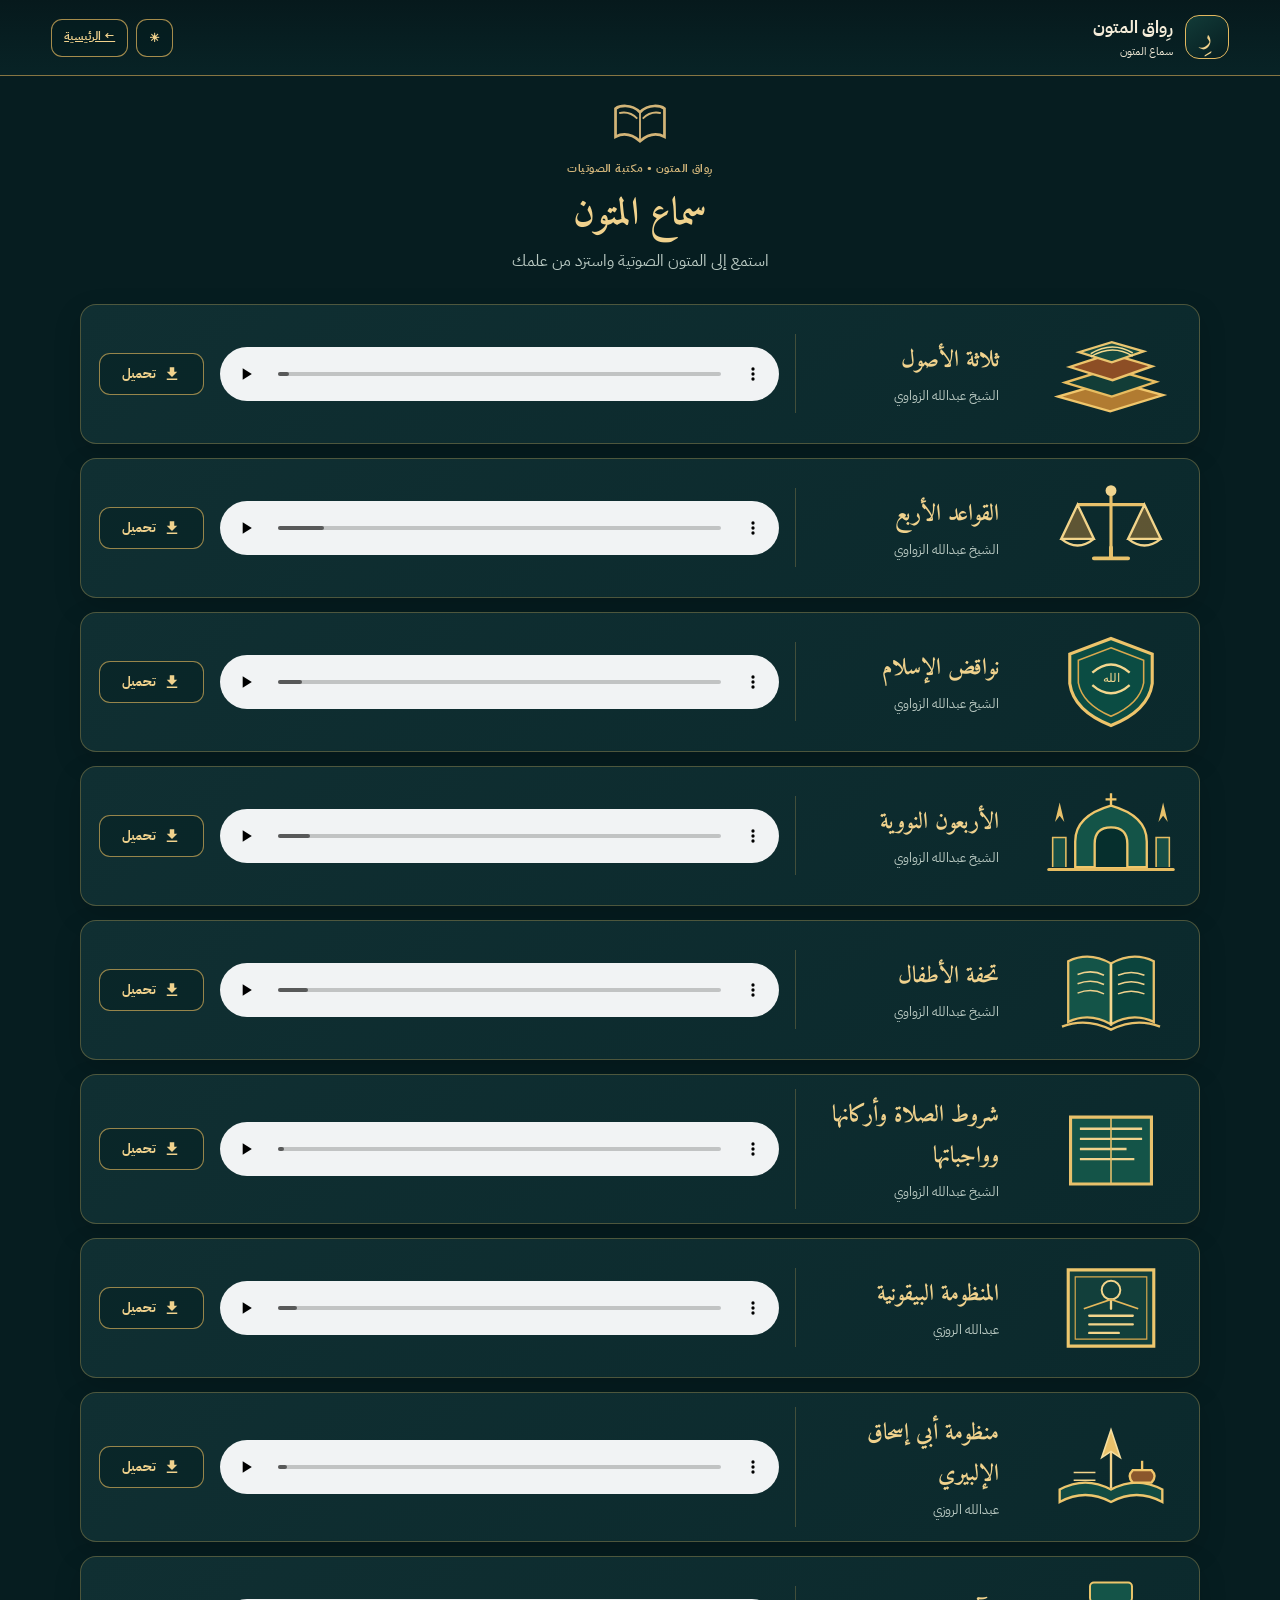
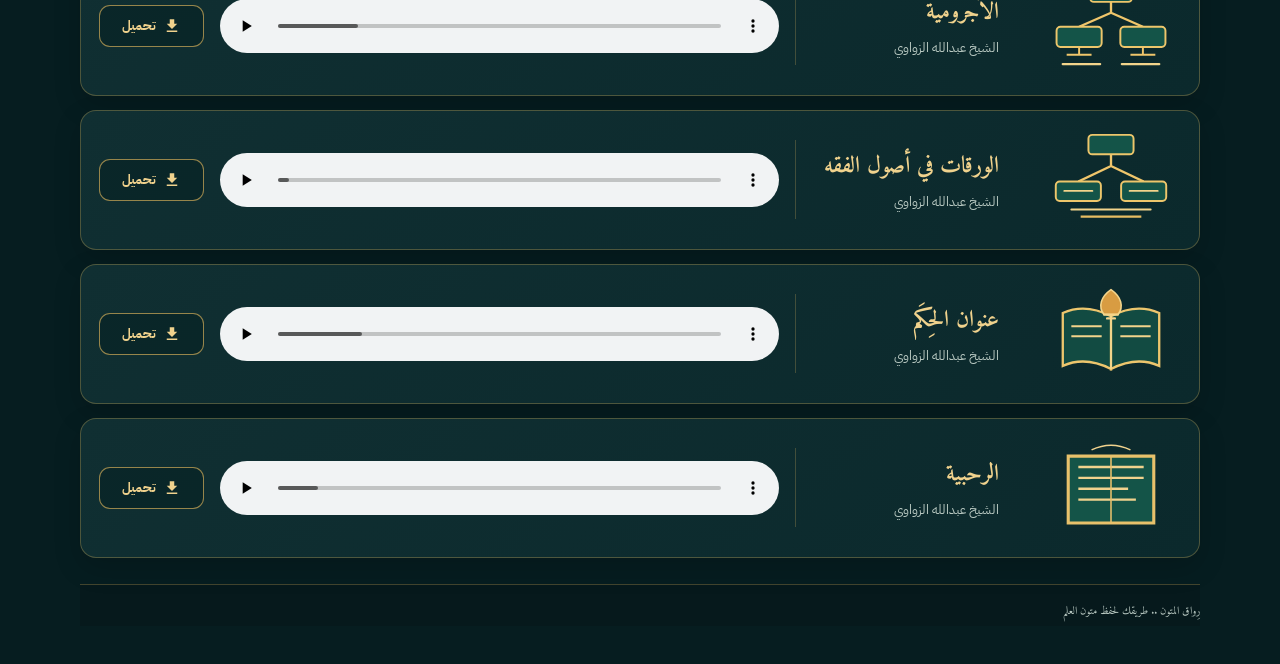
==== audio.html @ 850a51e7 "Add Ar-Rahbiyah MP3 to audio library" ====
<!doctype html>
<html lang="ar" dir="rtl"><head><meta charset="utf-8"><meta name="viewport" content="width=device-width,initial-scale=1"><meta name="theme-color" content="#032b2a"><title>سماع المتون | رِواق المتون</title><link rel="manifest" href="manifest.webmanifest"><link rel="icon" href="icon.svg" type="image/svg+xml"><link rel="stylesheet" href="style.css"><link rel="stylesheet" href="media.css"><script>(function(){try{var p=JSON.parse(localStorage.getItem("riwaq-prefs")||"{}");document.documentElement.dataset.theme=p.theme||"dark"}catch(e){document.documentElement.dataset.theme="dark"}})();</script>

</head><body>
<header class="topbar"><a class="brand" href="./index.html"><span class="brand-mark">رِ</span><span><strong>رِواق المتون</strong><small>سماع المتون</small></span></a><div class="gateway-theme-actions"><button id="theme-btn" class="button button-outline small" type="button" aria-label="تفعيل الوضع الليلي">☼</button><a class="button button-outline small" href="./index.html">← الرئيسية</a></div></header>
<main class="audio-page"><section class="audio-hero"><svg class="book-emblem" viewBox="0 0 64 48" aria-hidden="true"><path d="M32 11C22 1 9 4 5 7v31c10-5 19-2 27 5 8-7 17-10 27-5V7C55 4 42 1 32 11Z" fill="none" stroke="currentColor" stroke-width="3"/><path d="M32 11v32M9 12c8-2 15 1 20 6M55 12c-8-2-15 1-20 6" fill="none" stroke="currentColor" stroke-width="2"/></svg><span class="eyebrow">رِواق المتون • مكتبة الصوتيات</span><h1>سماع المتون</h1><p>استمع إلى المتون الصوتية واستزد من علمك</p></section>
<section class="audio-list" aria-label="التسجيلات الصوتية">
<article class="audio-row"><div class="audio-cover" role="img" aria-label="كتب علمية على حامل"><svg viewBox="0 0 180 130"><path d="M22 94 89 113 157 92 91 74Z" fill="#b17b31" stroke="#f0c66b" stroke-width="3"/><path d="M31 76 91 94 148 75 89 58Z" fill="#123d37" stroke="#e8bd60" stroke-width="3"/><path d="M37 56 92 73 143 55 89 39Z" fill="#8d4e25" stroke="#edc46b" stroke-width="3"/><path d="M49 37 91 50 132 36 91 24Z" fill="#154a40" stroke="#eac56f" stroke-width="3"/><path d="M64 39q27-17 54-1M64 43q27-17 54-1" fill="none" stroke="#f4d98e" stroke-width="2"/></svg></div><div class="audio-title"><h2>ثلاثة الأصول</h2><p>الشيخ عبدالله الزواوي</p></div><div class="audio-player"><audio controls preload="metadata"><source src="./audio/0201AlUsulAtThalaath_AbdullahAzZwary.mp3" type="audio/mpeg"></audio></div><a class="download-audio" href="./audio/0201AlUsulAtThalaath_AbdullahAzZwary.mp3" download><svg viewBox="0 0 24 24"><path d="M5 20h14v-2H5v2ZM19 9h-4V3H9v6H5l7 7 7-7Z"/></svg>تحميل</a></article>
<article class="audio-row"><div class="audio-cover" role="img" aria-label="ميزان يرمز إلى القواعد"><svg viewBox="0 0 180 130"><path d="M90 17v86M47 35h86" stroke="#e8c16b" stroke-width="4" fill="none"/><path d="M47 35 26 79h42L47 35Zm86 0-21 44h42l-21-44Z" fill="#c18a3d" fill-opacity=".45" stroke="#f2d48b" stroke-width="3"/><path d="M26 79q21 17 42 0M112 79q21 17 42 0" fill="none" stroke="#f2d48b" stroke-width="3"/><path d="M68 104h44M90 103V90" stroke="#e8c16b" stroke-width="5" stroke-linecap="round"/><circle cx="90" cy="17" r="7" fill="#f1d58f"/></svg></div><div class="audio-title"><h2>القواعد الأربع</h2><p>الشيخ عبدالله الزواوي</p></div><div class="audio-player"><audio controls preload="metadata"><source src="./audio/0202AlQawaidAlArba_AbdullahAzZwary.mp3" type="audio/mpeg"></audio></div><a class="download-audio" href="./audio/0202AlQawaidAlArba_AbdullahAzZwary.mp3" download><svg viewBox="0 0 24 24"><path d="M5 20h14v-2H5v2ZM19 9h-4V3H9v6H5l7 7 7-7Z"/></svg>تحميل</a></article>
<article class="audio-row"><div class="audio-cover" role="img" aria-label="درع مزخرف"><svg viewBox="0 0 180 130"><path d="M90 9 143 29v38q-5 35-53 54Q42 102 37 67V29Z" fill="#0b4c43" stroke="#edc46b" stroke-width="4"/><path d="M90 21 132 37v29q-5 27-42 43Q53 93 48 66V37Z" fill="none" stroke="#d9a94e" stroke-width="2"/><path d="M66 53q24-21 48 0M66 69q24 21 48 0" fill="none" stroke="#f4d78e" stroke-width="3"/><text x="90" y="65" text-anchor="middle" font-size="16" fill="#f4d78e" font-family="serif">الله</text></svg></div><div class="audio-title"><h2>نواقض الإسلام</h2><p>الشيخ عبدالله الزواوي</p></div><div class="audio-player"><audio controls preload="metadata"><source src="./audio/0203NawaaqidAlIslaam_AbdullahAzZwary.mp3" type="audio/mpeg"></audio></div><a class="download-audio" href="./audio/0203NawaaqidAlIslaam_AbdullahAzZwary.mp3" download><svg viewBox="0 0 24 24"><path d="M5 20h14v-2H5v2ZM19 9h-4V3H9v6H5l7 7 7-7Z"/></svg>تحميل</a></article>
<article class="audio-row"><div class="audio-cover" role="img" aria-label="مسجد وقباب ومآذن"><svg viewBox="0 0 180 130"><path d="M15 105V67h17v38M148 105V67h17v38" fill="#164f46" stroke="#e6bd62" stroke-width="2"/><path d="M24 67V39l-6 8 6-25 6 25-6-8M157 67V39l-6 8 6-25 6 25-6-8" fill="#e7c16b"/><path d="M44 105V72q0-33 46-46 46 13 46 46v33Z" fill="#145448" stroke="#f0c66b" stroke-width="3"/><path d="M69 105V75q0-21 21-21t21 21v30" fill="#062f2d" stroke="#edc66d" stroke-width="3"/><path d="M90 26V10m-7 8h14" stroke="#f0c66b" stroke-width="3"/><path d="M10 108h160" stroke="#e6bd62" stroke-width="4" stroke-linecap="round"/></svg></div><div class="audio-title"><h2>الأربعون النووية</h2><p>الشيخ عبدالله الزواوي</p></div><div class="audio-player"><audio controls preload="metadata"><source src="./audio/0204AlArbaunAnNawawiyah_AbdullahAzZwary.mp3" type="audio/mpeg"></audio></div><a class="download-audio" href="./audio/0204AlArbaunAnNawawiyah_AbdullahAzZwary.mp3" download><svg viewBox="0 0 24 24"><path d="M5 20h14v-2H5v2ZM19 9h-4V3H9v6H5l7 7 7-7Z"/></svg>تحميل</a></article>
<article class="audio-row"><div class="audio-cover" role="img" aria-label="مصحف ومخطوطة لتجويد القرآن"><svg viewBox="0 0 180 130"><path d="M35 28q27-13 55 3v78q-28-16-55-3Z" fill="#145448" stroke="#e8c16b" stroke-width="3"/><path d="M145 28q-27-13-55 3v78q28-16 55-3Z" fill="#0b443d" stroke="#e8c16b" stroke-width="3"/><path d="M90 31v78" stroke="#f4d78e" stroke-width="3"/><path d="M47 45q18-7 34 1M47 57q18-7 34 1M47 69q18-7 34 1M99 46q17-7 34 0M99 58q17-7 34 0M99 70q17-7 34 0" stroke="#f0d28d" stroke-width="2" fill="none"/><path d="M27 112q31-12 63 4 32-16 63-4" stroke="#e8c16b" stroke-width="3" fill="none"/></svg></div><div class="audio-title"><h2>تحفة الأطفال</h2><p>الشيخ عبدالله الزواوي</p></div><div class="audio-player"><audio controls preload="metadata"><source src="./audio/0301ThufatUlAtfaal_AbdullahAzZwary.mp3" type="audio/mpeg"></audio></div><a class="download-audio" href="./audio/0301ThufatUlAtfaal_AbdullahAzZwary.mp3" download><svg viewBox="0 0 24 24"><path d="M5 20h14v-2H5v2ZM19 9h-4V3H9v6H5l7 7 7-7Z"/></svg>تحميل</a></article>
<article class="audio-row"><div class="audio-cover" role="img" aria-label="كتاب في شروط الصلاة"><svg viewBox="0 0 180 130"><path d="M38 24h104v86H38z" fill="#145448" stroke="#e8c16b" stroke-width="4"/><path d="M50 39h80M50 52h80M50 65h60M50 78h70" stroke="#f0d28d" stroke-width="3"/><path d="M90 24v86" stroke="#e8c16b" stroke-width="2"/></svg></div><div class="audio-title"><h2>شروط الصلاة وأركانها وواجباتها</h2><p>الشيخ عبدالله الزواوي</p></div><div class="audio-player"><audio controls preload="metadata"><source src="./audio/0302ShurutAsSalaah_AbdullahAzZwary.mp3" type="audio/mpeg"></audio></div><a class="download-audio" href="./audio/0302ShurutAsSalaah_AbdullahAzZwary.mp3" download><svg viewBox="0 0 24 24"><path d="M5 20h14v-2H5v2ZM19 9h-4V3H9v6H5l7 7 7-7Z"/></svg>تحميل</a></article>
<article class="audio-row"><div class="audio-cover" role="img" aria-label="المنظومة البيقونية"><svg viewBox="0 0 180 130" role="img" aria-label="مخطوطة في مصطلح الحديث"><path d="M35 16h110v98H35z" fill="#123f3b" stroke="#edc66d" stroke-width="4"/><path d="M44 25h92v80H44z" fill="none" stroke="#d9a94e" stroke-width="1.5"/><circle cx="90" cy="42" r="12" fill="none" stroke="#f2d48b" stroke-width="2.5"/><path d="M90 54v12M62 75h56M62 86h56M62 97h38" stroke="#f2d48b" stroke-width="3" stroke-linecap="round"/><path d="M55 66 90 54l35 12" fill="none" stroke="#e4b85c" stroke-width="2"/></svg></div><div class="audio-title"><h2>المنظومة البيقونية</h2><p>عبدالله الروزي</p></div><div class="audio-player"><audio controls preload="metadata"><source src="./audio/0401AlBayqooni_AbdullahRowzy.mp3" type="audio/mpeg"></audio></div><a class="download-audio" href="./audio/0401AlBayqooni_AbdullahRowzy.mp3" download><svg viewBox="0 0 24 24"><path d="M5 20h14v-2H5v2ZM19 9h-4V3H9v6H5l7 7 7-7Z"/></svg>تحميل</a></article>
<article class="audio-row"><div class="audio-cover" role="img" aria-label="منظومة أبي إسحاق الإلبيري"><svg viewBox="0 0 180 130" role="img" aria-label="قلم ودواة وكتاب لطلب العلم"><path d="M24 94q33-18 66 0 33-18 66 0v16q-33-18-66 0-33-18-66 0z" fill="#124b42" stroke="#edc66d" stroke-width="3"/><path d="M90 92V38" stroke="#f1d28a" stroke-width="3"/><path d="M90 17 78 53l12-8 12 8z" fill="#e9c16a" stroke="#f6dfa0" stroke-width="2"/><path d="M118 69q-8 8 0 16h24q8-8 0-16z" fill="#8b572c" stroke="#f0c66b" stroke-width="3"/><path d="M130 68V57" stroke="#f0c66b" stroke-width="3"/><path d="M42 72h28M42 82h28" stroke="#f2d48b" stroke-width="2"/></svg></div><div class="audio-title"><h2>منظومة أبي إسحاق الإلبيري</h2><p>عبدالله الروزي</p></div><div class="audio-player"><audio controls preload="metadata"><source src="./audio/0402AlIlbiri_AbdullahRowzy.mp3" type="audio/mpeg"></audio></div><a class="download-audio" href="./audio/0402AlIlbiri_AbdullahRowzy.mp3" download><svg viewBox="0 0 24 24"><path d="M5 20h14v-2H5v2ZM19 9h-4V3H9v6H5l7 7 7-7Z"/></svg>تحميل</a></article><article class="audio-row"><div class="audio-cover" role="img" aria-label="الآجرومية"><svg viewBox="0 0 180 130" role="img" aria-label="مخطط مبسط لأبواب النحو"><path d="M90 34V48M90 48 49 66M90 48l41 18" stroke="#f0c66b" stroke-width="3" fill="none"/><rect x="63" y="9" width="54" height="25" rx="5" fill="#145448" stroke="#edc66b" stroke-width="2.5"/><rect x="20" y="66" width="58" height="26" rx="5" fill="#145448" stroke="#edc66b" stroke-width="2.5"/><rect x="102" y="66" width="58" height="26" rx="5" fill="#145448" stroke="#edc66b" stroke-width="2.5"/><path d="M49 92v10m82-10v10M33 102h32m82 0h-32" stroke="#f0c66b" stroke-width="2.5"/><path d="M28 114h48M104 114h48" stroke="#f2d48b" stroke-width="3" stroke-linecap="round"/></svg></div><div class="audio-title"><h2>الآجرومية</h2><p>الشيخ عبدالله الزواوي</p></div><div class="audio-player"><audio controls preload="metadata"><source src="./audio/0403AlAajurrumiyyah_AbdullahAzZwary.mp3" type="audio/mpeg"></audio></div><a class="download-audio" href="./audio/0403AlAajurrumiyyah_AbdullahAzZwary.mp3" download><svg viewBox="0 0 24 24"><path d="M5 20h14v-2H5v2ZM19 9h-4V3H9v6H5l7 7 7-7Z"/></svg>تحميل</a></article><article class="audio-row"><div class="audio-cover" role="img" aria-label="الورقات في أصول الفقه"><svg viewBox="0 0 180 130" role="img" aria-label="مخطط أصول الفقه"><path d="M90 32v15M90 47 48 67M90 47l42 20" stroke="#f0c66b" stroke-width="3" fill="none"/><rect x="61" y="7" width="58" height="25" rx="5" fill="#145448" stroke="#edc66b" stroke-width="2.5"/><rect x="19" y="67" width="58" height="25" rx="5" fill="#145448" stroke="#edc66b" stroke-width="2.5"/><rect x="103" y="67" width="58" height="25" rx="5" fill="#145448" stroke="#edc66b" stroke-width="2.5"/><path d="M30 79h36M114 79h36M39 103h102" stroke="#f2d48b" stroke-width="2.5" stroke-linecap="round"/><path d="M51 112h78" stroke="#e7bd63" stroke-width="3"/></svg></div><div class="audio-title"><h2>الورقات في أصول الفقه</h2><p>الشيخ عبدالله الزواوي</p></div><div class="audio-player"><audio controls preload="metadata"><source src="./audio/0501AlWaraqat_AbdullahAzZwary.mp3" type="audio/mpeg"></audio></div><a class="download-audio" href="./audio/0501AlWaraqat_AbdullahAzZwary.mp3" download><svg viewBox="0 0 24 24"><path d="M5 20h14v-2H5v2ZM19 9h-4V3H9v6H5l7 7 7-7Z"/></svg>تحميل</a></article><article class="audio-row"><div class="audio-cover" role="img" aria-label="عنوان الحِكَم"><svg viewBox="0 0 180 130" role="img" aria-label="كتاب حكم ومصباح علم"><path d="M28 38q29-13 62 4v68q-33-17-62-4zM152 38q-29-13-62 4v68q33-17 62-4z" fill="#124b42" stroke="#edc66d" stroke-width="3"/><path d="M90 42v68M39 55h39M39 68h39M102 55h39M102 68h39" stroke="#f2d48b" stroke-width="2.5"/><path d="M90 8c-13 9-17 22-9 32h18c8-10 4-23-9-32z" fill="#d89c42" stroke="#f4d58b" stroke-width="2"/><path d="M81 40h18M85 45h10" stroke="#f4d58b" stroke-width="3" stroke-linecap="round"/></svg></div><div class="audio-title"><h2>عنوان الحِكَم</h2><p>الشيخ عبدالله الزواوي</p></div><div class="audio-player"><audio controls preload="metadata"><source src="./audio/0502UnwanAlHikm_AbdullahAzZwary.mp3" type="audio/mpeg"></audio></div><a class="download-audio" href="./audio/0502UnwanAlHikm_AbdullahAzZwary.mp3" download><svg viewBox="0 0 24 24"><path d="M5 20h14v-2H5v2ZM19 9h-4V3H9v6H5l7 7 7-7Z"/></svg>تحميل</a></article><article class="audio-row"><div class="audio-cover" role="img" aria-label="منظومة الرحبية في الفرائض"><svg viewBox="0 0 180 130"><path d="M35 24h110v86H35z" fill="#145448" stroke="#e8c16b" stroke-width="4"/><path d="M48 38h84M48 52h84M48 66h64M48 80h74" stroke="#f0d28d" stroke-width="3"/><path d="M90 24v86" stroke="#e8c16b" stroke-width="2"/><path d="M65 16q25-12 50 0" fill="none" stroke="#f0d28d" stroke-width="2"/></svg></div><div class="audio-title"><h2>الرحبية</h2><p>الشيخ عبدالله الزواوي</p></div><div class="audio-player"><audio controls preload="metadata"><source src="./audio/0503ArRahbiyah_AbdullahAzZwary.mp3" type="audio/mpeg"></audio></div><a class="download-audio" href="./audio/0503ArRahbiyah_AbdullahAzZwary.mp3" download><svg viewBox="0 0 24 24"><path d="M5 20h14v-2H5v2ZM19 9h-4V3H9v6H5l7 7 7-7Z"/></svg>تحميل</a></article></section><footer class="ornament-footer">رِواق المتون .. طريقك لحفظ متون العلم</footer></main><script src="theme.js" defer></script></body></html>
---- style.css ----
@import url('https://fonts.googleapis.com/css2?family=Amiri:wght@400;700&family=IBM+Plex+Sans+Arabic:wght@400;500;600;700&display=swap');
:root{--green:#173d32;--green2:#245b49;--gold:#c8a96b;--cream:#f7f4ec;--paper:#fffdf8;--ink:#202b26;--muted:#778078;--line:#e8e4d9;--shadow:0 16px 42px rgba(25,48,38,.08)}
*{box-sizing:border-box}
html{scroll-behavior:smooth}
body{margin:0;background:var(--cream);color:var(--ink);font-family:"IBM Plex Sans Arabic",Tahoma,sans-serif;line-height:1.7}
.hidden{display:none!important}

/* header */
.topbar{height:82px;display:flex;align-items:center;justify-content:space-between;gap:10px;padding:0 max(5vw,24px);background:rgba(255,253,248,.94);border-bottom:1px solid var(--line)}
.brand{display:flex;align-items:center;gap:12px;color:var(--green);text-decoration:none}
.brand-mark{width:44px;height:44px;flex:none;border:1px solid var(--gold);border-radius:14px;display:grid;place-items:center;font-family:Amiri,serif;font-size:28px;line-height:1}
.brand strong,.brand small{display:block}
.brand strong{font-size:17px}.brand small{font-size:11px;color:var(--muted)}
.top-actions{display:flex;align-items:center;gap:16px}
.status{font-size:12px;color:var(--muted);white-space:nowrap}
.status i{display:inline-block;width:7px;height:7px;border-radius:50%;background:#d6a34b;margin-left:6px}
.status.online i{background:#3a9b70}.status.offline i{background:#d6a34b}
.container{width:min(1120px,90%);margin:auto;padding-bottom:30px}

/* hero */
.hero{margin:42px auto 28px;min-height:330px;border-radius:26px;background:var(--green);color:#fffdf8;padding:42px 6%;display:flex;align-items:center;justify-content:space-between;overflow:hidden;position:relative}
.hero:after{content:"";position:absolute;width:400px;height:400px;border:1px solid rgba(226,205,157,.15);border-radius:50%;left:-130px;top:-190px}
.hero-copy{position:relative;z-index:2;max-width:540px}
.eyebrow{font-size:11px;letter-spacing:.04em;color:var(--gold);font-weight:700}
.hero h1{font-family:Amiri,serif;font-size:48px;line-height:1.25;margin:12px 0}
.hero h1 em{font-style:normal;color:#e5cb91}
.hero p{color:#d4dfd8;max-width:470px;font-size:14px;margin:0 0 23px}
.hero-art{width:290px;height:245px;position:relative;flex:none;margin-left:4%}
.arch{position:absolute;bottom:0;left:45px;width:185px;height:220px;border-radius:100px 100px 12px 12px;border:1px solid rgba(226,205,157,.55)}
.arch-back{transform:translate(-18px,-10px);opacity:.5}.arch-front{background:rgba(255,255,255,.04)}
.book{position:absolute;left:73px;bottom:34px;width:130px;height:150px;background:#e8d7ae;color:var(--green);border-radius:5px 13px 13px 5px;box-shadow:12px 8px 0 #b99b62,18px 15px 30px #10291f;display:flex;flex-direction:column;align-items:center;justify-content:center;border:5px double #b99b62;transform:rotate(-5deg);font-family:Amiri,serif}
.book span{font-size:13px}.book b{font-size:32px}
.star{position:absolute;color:#e5cb91}.star-one{top:25px;right:35px;font-size:25px}.star-two{bottom:40px;right:10px;font-size:35px}

/* buttons */
.button{border:0;border-radius:11px;padding:10px 17px;font-family:inherit;font-size:13px;font-weight:600;cursor:pointer;transition:.2s}
.button:hover{transform:translateY(-1px)}
.button-light{background:#f4e8cb;color:var(--green);text-decoration:none;display:inline-flex;gap:18px;align-items:center}
.button-primary{background:var(--green);color:#fff}
.button-outline{border:1px solid #d8d5ca;background:transparent;color:var(--green)}
.button-ghost{background:transparent;color:var(--muted)}
button:focus-visible,a:focus-visible,input:focus-visible{outline:3px solid var(--gold);outline-offset:2px}

/* stats */
.stats-grid{display:grid;grid-template-columns:repeat(3,1fr);gap:14px;margin:18px 0 58px}
.stat-card{display:flex;align-items:center;gap:14px;padding:17px 20px;background:var(--paper);border:1px solid var(--line);border-radius:16px}
.stat-icon{width:40px;height:40px;border-radius:12px;background:#edf2eb;color:var(--green);display:grid;place-items:center;font-size:20px}
.stat-card strong,.stat-card small{display:block}
.stat-card strong{font-size:22px;color:var(--green);line-height:1.2}.stat-card small{font-size:11px;color:var(--muted)}

/* library */
.section{margin-bottom:60px}
.section-heading{display:flex;justify-content:space-between;align-items:end;gap:20px;margin-bottom:20px}
.section-heading h2,.study-head h2,.how-section h2{font-family:Amiri,serif;font-size:31px;color:var(--green);margin:0}
.search-box{display:flex;align-items:center;gap:8px;width:min(280px,100%);background:var(--paper);border:1px solid var(--line);border-radius:12px;padding:7px 12px;color:var(--muted)}
.search-box input{border:0;outline:0;background:transparent;width:100%;font:inherit;font-size:12px}
.filters{display:flex;gap:8px;flex-wrap:wrap;margin-bottom:18px}
.filter{border:1px solid var(--line);background:var(--paper);border-radius:30px;padding:7px 15px;font:inherit;font-size:12px;color:var(--muted);cursor:pointer}
.filter.active{background:var(--green);color:#fff;border-color:var(--green)}
.matn-grid{display:grid;grid-template-columns:repeat(3,1fr);gap:15px}
.matn-card{background:var(--paper);border:1px solid var(--line);border-radius:17px;padding:20px;box-shadow:0 5px 18px rgba(25,48,38,.025);display:flex;flex-direction:column;min-height:205px}
.matn-card .tag{font-size:10px;color:var(--green2);background:#edf2eb;padding:4px 9px;border-radius:20px;align-self:flex-start}
.matn-card h3{font-family:Amiri,serif;font-size:23px;margin:12px 0 3px;color:var(--green)}
.matn-card p{font-size:12px;color:var(--muted);margin:0 0 18px}
.matn-card .card-bottom{display:flex;justify-content:space-between;align-items:center;margin-top:auto;font-size:11px;color:var(--muted)}
.matn-card button{font-family:inherit;border:0;background:none;color:var(--green2);font-weight:700;cursor:pointer}
.empty-state{grid-column:1/-1;padding:35px;text-align:center;color:var(--muted);background:var(--paper);border-radius:15px}

/* study */
.study-panel{background:var(--paper);border:1px solid var(--line);border-radius:22px;padding:26px;margin:0 0 60px;box-shadow:var(--shadow)}
.study-head{display:flex;justify-content:space-between;align-items:center}
.icon-button{border:0;background:#f1eee6;border-radius:50%;width:36px;height:36px;font-size:24px;cursor:pointer;color:var(--muted)}
.study-meta{display:flex;justify-content:space-between;margin:15px 0 10px;color:var(--muted);font-size:11px}
.pill{background:#edf2eb;color:var(--green2);padding:3px 10px;border-radius:20px}
.memorize-card{background:#fbf8f0;border:1px solid #eee7d7;border-radius:16px;padding:25px;text-align:center}
.card-topline{display:flex;justify-content:space-between;font-size:10px;color:var(--muted)}
.matn-text{font-family:Amiri,serif;font-size:27px;line-height:2.1;color:#273b30;margin:25px auto;max-width:800px;min-height:65px}
.matn-text.concealed{filter:blur(8px);user-select:none}
.meaning{font-size:13px;color:var(--muted);border-top:1px solid var(--line);padding-top:12px}
.card-actions{display:flex;justify-content:center;gap:8px;flex-wrap:wrap}
.study-controls{display:flex;justify-content:space-between;align-items:center;gap:12px;margin-top:17px}
.mastery-actions{display:flex;gap:8px}
.study-tip{font-size:11px;color:var(--muted);text-align:center;margin:17px 0 0}

/* similar */
mark{background:#f6e3b4;color:inherit;border-radius:4px;padding:0 3px}
.similar-box{margin:6px 0 18px;display:grid;gap:12px;text-align:right}
.similar-group{background:#fff;border:1px solid var(--line);border-radius:14px;padding:14px 16px}
.similar-item{padding:8px 0;border-bottom:1px solid var(--line)}
.similar-item:last-of-type{border-bottom:0}
.similar-item.current{border-right:3px solid var(--gold);padding-right:10px}
.similar-item small{color:var(--muted);font-size:11px}
.similar-item p{font-family:Amiri,serif;font-size:22px;line-height:2;margin:2px 0;color:#273b30}
.similar-item p.concealed{filter:blur(8px);user-select:none}
.similar-note{font-weight:600;font-size:13px;color:var(--green2);margin:8px 0 2px}

/* how + footer */
.how-section{display:grid;grid-template-columns:1fr 1.2fr;gap:50px;align-items:center;padding:35px 0 65px;border-top:1px solid var(--line)}
.how-section p{font-size:13px;color:var(--muted);max-width:420px}
.steps{display:grid;grid-template-columns:repeat(2,1fr);gap:12px}
.steps div{padding:17px;background:var(--paper);border:1px solid var(--line);border-radius:14px;display:flex;gap:14px;align-items:center;font-size:13px}
.steps b{font-family:Amiri,serif;color:var(--gold);font-size:23px}
footer{padding:22px 5%;background:#eae6dc;display:flex;justify-content:space-between;gap:12px;color:var(--muted);font-size:11px}
footer strong{color:var(--green)}

@media(max-width:760px){
.topbar{padding:0 5%;height:72px}.brand strong{font-size:15px}.status{font-size:11px}
.hero{min-height:300px;padding:30px 7%}.hero h1{font-size:39px}
.hero-art{width:170px;transform:scale(.75);transform-origin:center left;margin-left:-25px}.hero-copy{max-width:75%}
.stats-grid{gap:8px}.stat-card{padding:12px 9px;gap:8px}.stat-icon{width:32px;height:32px}.stat-card strong{font-size:18px}.stat-card small{font-size:9px}
.matn-grid{grid-template-columns:repeat(2,1fr)}
.section-heading{align-items:start;flex-direction:column}.search-box{width:100%}
.how-section{grid-template-columns:1fr;gap:20px}
.study-controls{flex-wrap:wrap}.mastery-actions{order:3;width:100%;justify-content:center}.study-controls>button{flex:1}
footer{flex-wrap:wrap}}
@media(max-width:430px){
.hero-art{display:none}.hero-copy{max-width:100%}.matn-grid{grid-template-columns:1fr}.stats-grid{grid-template-columns:1fr}
.stat-card{padding:10px 14px}.matn-text{font-size:23px}.study-panel{padding:17px}
.mastery-actions{flex-direction:column}.mastery-actions button{width:100%}}

/* أدوات وتفضيلات */
.tools{display:flex;gap:8px;margin-bottom:14px;flex-wrap:wrap}
.small{padding:6px 12px;font-size:12px;display:inline-block}
.jump{font-size:12px;color:var(--muted);display:block;margin:6px 0 12px}
.jump select{font:inherit;border:1px solid var(--line);border-radius:8px;padding:4px 8px;background:var(--paper);color:var(--ink);max-width:100%}
.matn-text{font-size:calc(27px*var(--fs,1))}
.matn-text span.concealed{filter:blur(8px);user-select:none}
.similar-item p{font-size:calc(22px*var(--fs,1))}
.top-actions{gap:8px}
@media(max-width:760px){.brand small{display:none}.top-actions .small{padding:5px 9px}}
@media(max-width:430px){.matn-text{font-size:calc(23px*var(--fs,1))}}

/* الوضع الليلي */
[data-theme=dark]{--cream:#0f1915;--paper:#16231e;--ink:#e6ece8;--muted:#9fb0a8;--line:#2a3a33;--gold:#d2b46f;--shadow:none}
[data-theme=dark] .topbar{background:rgba(22,35,30,.95)}
[data-theme=dark] .brand,[data-theme=dark] .section-heading h2,[data-theme=dark] .study-head h2,[data-theme=dark] .how-section h2,[data-theme=dark] .matn-card h3,[data-theme=dark] .stat-card strong,[data-theme=dark] footer strong,[data-theme=dark] .button-outline{color:#8fcfb2}
[data-theme=dark] .hero{background:#173d32}
[data-theme=dark] .button-primary,[data-theme=dark] .filter.active{background:#245b49;border-color:#245b49;color:#fff}
[data-theme=dark] .memorize-card{background:#1b2b25;border-color:var(--line)}
[data-theme=dark] .stat-icon,[data-theme=dark] .tag,[data-theme=dark] .pill,[data-theme=dark] .icon-button{background:#21332c;color:#8fcfb2}
[data-theme=dark] .matn-text,[data-theme=dark] .similar-item p{color:#dfe8e3}
[data-theme=dark] .similar-group{background:#1b2b25}
[data-theme=dark] mark{background:#5a4718;color:#fff}
[data-theme=dark] footer{background:#101c17}


.topbar { position: sticky; top: 0; z-index: 50; }


/* وضوح حالة اكتمال المتون */
.content-status{display:inline-block;margin:8px 0 0 8px;padding:3px 9px;border:1px solid #d7b66e;border-radius:999px;color:#76551b;background:#fff7e5;font-size:11px;font-weight:700}
.study-warning{margin:12px 0;padding:10px 14px;border:1px solid #d7b66e;border-radius:12px;background:#fff7e5;color:#76551b;font-size:13px}


/* قوائم المقاطع المتقنة والمراجعة */
.stat-card-button{width:100%;font:inherit;text-align:right;color:inherit;cursor:pointer;transition:transform .15s,border-color .15s}
.stat-card-button:hover{transform:translateY(-2px);border-color:var(--gold)}
.progress-panel{background:var(--paper);border:1px solid var(--line);border-radius:18px;padding:22px;margin:-30px 0 55px;box-shadow:var(--shadow)}
.progress-panel-head{display:flex;justify-content:space-between;align-items:center;margin-bottom:16px}
.progress-panel-head h2{font-family:Amiri,serif;font-size:27px;color:var(--green);margin:0}
.progress-list{display:grid;grid-template-columns:repeat(2,minmax(0,1fr));gap:10px}
.progress-item{display:flex;align-items:center;gap:12px;text-align:right;padding:13px 15px;border:1px solid var(--line);border-radius:13px;background:var(--paper);font:inherit;color:var(--ink);cursor:pointer}
.progress-item:hover{border-color:var(--gold);background:#fbf8f0}
.progress-item-number{display:grid;place-items:center;min-width:30px;height:30px;border-radius:9px;background:#edf2eb;color:var(--green);font-weight:700}
.progress-item-copy{display:flex;flex-direction:column;min-width:0;flex:1}
.progress-item-copy strong{font-size:13px;color:var(--green)}
.progress-item-copy small{font-size:11px;color:var(--muted)}
.progress-item-arrow{color:var(--green2);font-size:18px}
@media(max-width:650px){.progress-list{grid-template-columns:1fr}.stat-card-button{padding:14px}}

.install-button{white-space:nowrap;flex:none}
@media(max-width:620px){.top-actions{gap:7px;flex-wrap:wrap}.install-button{order:-1}}


/* ورد المراجعة اليومي */
.daily-review{display:flex;align-items:center;justify-content:space-between;gap:24px;margin:-28px 0 58px;padding:24px 28px;border:1px solid var(--line);border-radius:18px;background:var(--paper)}
.daily-review-copy{max-width:560px}
.daily-review-copy h2{font-family:Amiri,serif;font-size:27px;color:var(--green);margin:2px 0}
.daily-review-copy p{font-size:12px;color:var(--muted);margin:0}
.daily-review-action{display:flex;align-items:center;gap:16px;flex-wrap:wrap}
.daily-review-action strong,.daily-review-action small{display:block}
.daily-review-action strong{font-size:25px;line-height:1.2;color:var(--green)}
.daily-review-action small,.daily-review-empty{font-size:11px;color:var(--muted)}
.daily-review-empty{margin:0}
.daily-review-action button:disabled{opacity:.5;cursor:not-allowed;transform:none}
[data-theme=dark] .daily-review-copy h2,[data-theme=dark] .daily-review-action strong{color:#8fcfb2}
@media(max-width:650px){.daily-review{align-items:flex-start;flex-direction:column;padding:20px}.daily-review-action{width:100%;justify-content:space-between}}


/* جلسة الحفظ */
.session-panel{margin:-34px 0 40px;padding:20px 24px;background:var(--paper);border:1px solid var(--line);border-radius:18px;box-shadow:var(--shadow)}
.session-panel-head{display:flex;align-items:center;justify-content:space-between;gap:15px}
.session-panel-head h2{font-family:Amiri,serif;color:var(--green);font-size:26px;margin:0}
.session-panel-head p{font-size:12px;color:var(--muted);margin:2px 0}
.session-progress-track{height:8px;margin-top:14px;border-radius:20px;background:var(--line);overflow:hidden}
.session-progress-track span{display:block;height:100%;width:0;background:var(--gold);transition:width .25s}
[data-theme=dark] .session-panel-head h2{color:#8fcfb2}
@media(max-width:500px){.session-panel{padding:16px}.session-panel-head{align-items:flex-start;flex-direction:column}}


/* الخطة اليومية */
.daily-plan{flex:1 1 100%;max-width:100%;padding:15px 18px;border:1px solid var(--line);border-radius:14px;background:var(--cream)}
.daily-plan-heading{display:flex;align-items:center;gap:12px;flex-wrap:wrap}
.daily-plan-heading>strong{color:var(--green);font-size:14px}
.daily-plan-heading label,.daily-plan>small{font-size:11px;color:var(--muted)}
.daily-plan-heading input{width:68px;padding:5px 8px;border:1px solid var(--line);border-radius:8px;background:var(--paper);color:var(--ink);font:inherit;font-size:13px}
.daily-plan-count{margin:7px 0;font-size:12px;color:var(--muted)}
.daily-plan-count strong{display:inline!important;font-size:20px!important;color:var(--green)}
.daily-goal-track{height:9px;margin:8px 0;border-radius:20px;background:var(--line);overflow:hidden}
.daily-goal-track span{display:block;width:0;height:100%;border-radius:20px;background:var(--green2);transition:width .25s}
[data-theme=dark] .daily-plan-heading>strong,[data-theme=dark] .daily-plan-count strong{color:#8fcfb2}


/* التقرير الأسبوعي */
.weekly-report{padding:24px;background:var(--paper);border:1px solid var(--line);border-radius:20px;box-shadow:var(--shadow)}
.weekly-heading{align-items:center}
.weekly-heading h2{font-family:Amiri,serif;font-size:31px;color:var(--green);margin:0}
.weekly-range{font-size:12px;color:var(--muted)}
.weekly-summary{display:grid;grid-template-columns:repeat(3,1fr);gap:12px;margin:18px 0}
.weekly-metric{padding:14px 16px;border:1px solid var(--line);border-radius:13px;background:var(--cream)}
.weekly-metric strong,.weekly-metric small{display:block}
.weekly-metric strong{font-size:25px;line-height:1.3;color:var(--green)}
.weekly-metric small{font-size:11px;color:var(--muted)}
.weekly-chart{height:190px;display:grid;grid-template-columns:repeat(7,minmax(0,1fr));gap:10px;align-items:end;padding:12px 4px 0;border-bottom:1px solid var(--line)}
.weekly-day{height:100%;display:flex;flex-direction:column;align-items:center;justify-content:end;gap:6px;min-width:0}
.weekly-bar-value{font-size:11px;color:var(--muted);font-variant-numeric:tabular-nums}
.weekly-bar-track{height:125px;width:min(34px,70%);display:flex;align-items:end;border-radius:8px 8px 0 0;background:var(--cream);overflow:hidden}
.weekly-bar-track span{display:block;width:100%;background:var(--green2);border-radius:7px 7px 0 0;transition:height .25s}
.weekly-day small{font-size:10px;color:var(--muted)}
.weekly-status{display:flex;gap:22px;flex-wrap:wrap;margin-top:18px;font-size:12px;color:var(--muted)}
.weekly-status>div{display:flex;align-items:center;gap:6px}
.weekly-status strong{color:var(--green);font-size:15px}
.status-dot{width:8px;height:8px;border-radius:50%}
.mastered-dot{background:#3a9b70}.learning-dot{background:#c8a96b}.review-dot{background:#d47c63}
.weekly-note{font-size:11px;color:var(--muted);margin:14px 0 0}
[data-theme=dark] .weekly-heading h2,[data-theme=dark] .weekly-metric strong,[data-theme=dark] .weekly-status strong{color:#8fcfb2}
@media(max-width:600px){.weekly-report{padding:17px}.weekly-summary{gap:7px}.weekly-metric{padding:10px 8px}.weekly-metric strong{font-size:21px}.weekly-metric small{font-size:9px}.weekly-chart{gap:5px;height:165px}.weekly-bar-track{height:105px}.weekly-status{gap:12px}}


/* الإنجازات */
.achievements-section{padding:24px;background:var(--paper);border:1px solid var(--line);border-radius:20px;box-shadow:var(--shadow)}
.achievements-heading h2{font-family:Amiri,serif;font-size:31px;color:var(--green);margin:0}
.achievement-counter{font-size:12px;color:var(--muted)}
.achievement-counter strong{font-size:20px;color:var(--green)}
.achievement-grid{display:grid;grid-template-columns:repeat(3,minmax(0,1fr));gap:12px}
.achievement-card{min-height:132px;display:flex;flex-direction:column;align-items:flex-start;gap:6px;padding:15px;border:1px solid var(--line);border-radius:14px;background:var(--cream);opacity:.68}
.achievement-card.earned{opacity:1;border-color:var(--green2);background:var(--paper)}
.achievement-icon{font-size:25px;line-height:1.2}
.achievement-card strong{font-size:14px;color:var(--green)}
.achievement-card small{font-size:11px;color:var(--muted)}
.achievement-state{margin-top:auto;font-size:10px;color:var(--muted)}
.achievement-card.earned .achievement-state{color:var(--green2);font-weight:700}
.achievements-note{font-size:11px;color:var(--muted);margin:15px 0 0}
[data-theme=dark] .achievements-heading h2,[data-theme=dark] .achievement-counter strong,[data-theme=dark] .achievement-card strong{color:#8fcfb2}
@media(max-width:600px){.achievements-section{padding:17px}.achievement-grid{grid-template-columns:repeat(2,minmax(0,1fr))}.achievement-card{min-height:125px;padding:12px}}


/* التسميع الصوتي */
.recitation-panel{margin:18px 0;padding:20px;background:var(--paper);border:1px solid var(--line);border-radius:18px}
.recitation-heading{display:flex;align-items:center;justify-content:space-between;gap:12px}
.recitation-heading h3{margin:0;color:var(--green);font-family:Amiri,serif;font-size:25px}
.recitation-heading p,.recitation-note{margin:3px 0 0;color:var(--muted);font-size:12px}
.recitation-mic{font-size:28px}
.recitation-actions{display:flex;gap:10px;flex-wrap:wrap;margin:15px 0 8px}
.recitation-actions button:disabled{opacity:.5;cursor:not-allowed}
.recitation-status{font-size:12px;color:var(--green2);margin:8px 0}
.recitation-transcript{min-height:76px;padding:13px;border:1px dashed var(--line);border-radius:12px;background:var(--cream);font-family:Amiri,serif;font-size:19px;line-height:2;white-space:pre-wrap}
.recitation-feedback{margin-top:14px;padding:14px;border-radius:12px;background:var(--cream)}
.recitation-score{display:flex;align-items:center;gap:12px;margin-bottom:8px}
.recitation-score strong{font-size:27px;color:var(--green)}
.recitation-score span,.recitation-feedback li{font-size:13px}
.recitation-feedback ul{padding-right:20px;margin:8px 0}
.recitation-feedback li{margin:7px 0}
.recitation-missing{color:#b45309;font-weight:700}.recitation-extra{color:#b91c1c;font-weight:700}.recitation-changed{color:#9a6700;font-weight:700}
.recitation-caution{font-size:11px;color:var(--muted);margin:10px 0 0}
[data-theme=dark] .recitation-heading h3,[data-theme=dark] .recitation-score strong{color:#8fcfb2}
@media(max-width:550px){.recitation-panel{padding:15px}.recitation-heading h3{font-size:22px}.recitation-actions button{flex:1}}

/* التصحيح الصوتي المباشر */
.recitation-original{margin-top:10px;padding:13px;border:1px solid var(--line);border-radius:12px;background:var(--paper);font-family:Amiri,serif;font-size:19px;line-height:2;white-space:pre-wrap}
.recitation-word-correct{color:#16834b;font-weight:700}
.recitation-word-wrong{color:#c62828;font-weight:700;text-decoration:underline wavy rgba(198,40,40,.45)}
.recitation-word-pending{color:var(--muted)}
.recitation-interim{color:var(--muted);text-decoration:underline dotted}
.recitation-missing-label{font-family:inherit;font-size:11px;color:#c62828;font-weight:700}
[data-theme=dark] .recitation-word-correct{color:#65d69a}
[data-theme=dark] .recitation-word-wrong{color:#ff7777}
@media(prefers-reduced-motion:no-preference){.recitation-word-wrong{animation:recitation-pulse .7s ease-in-out 1}}
@keyframes recitation-pulse{50%{background:rgba(198,40,40,.12)}}


/* الاستظهار الكامل */
.matn-card-recall{cursor:pointer;transition:transform .16s,border-color .16s,box-shadow .16s}
.matn-card-recall:hover,.matn-card-recall:focus-visible{transform:translateY(-3px);border-color:var(--gold);box-shadow:0 10px 24px rgba(25,48,38,.09)}
.recall-page{min-height:100vh;background:var(--cream)}
.recall-shell{width:min(920px,92vw);margin:0 auto;padding:28px 0 60px}
.recall-head{display:flex;align-items:center;justify-content:space-between;gap:14px;margin-bottom:24px}
.recall-head h1{font-family:Amiri,serif;color:var(--green);font-size:clamp(25px,5vw,38px);margin:3px 0}
.recall-head p{color:var(--muted);font-size:13px;margin:0}
.recall-back{white-space:nowrap;text-decoration:none}
.recall-card{background:var(--paper);border:1px solid var(--line);border-radius:20px;padding:clamp(18px,4vw,30px);box-shadow:var(--shadow)}
.recall-actions{display:flex;gap:10px;flex-wrap:wrap;margin:18px 0}
.recall-actions button{min-width:145px}
.recall-status{padding:12px 14px;border-radius:12px;background:var(--cream);color:var(--green2);font-size:13px}
.recall-transcript{min-height:230px;margin-top:14px;padding:20px;border:1px dashed var(--line);border-radius:15px;background:var(--cream);font-family:Amiri,serif;font-size:clamp(24px,4vw,34px);line-height:2.1;white-space:pre-wrap;overflow-wrap:anywhere}
.recall-placeholder{color:var(--muted);font-size:18px}
.recall-word-correct{color:#16834b;font-weight:700}
.recall-word-wrong{color:#d21f2b;font-weight:800;text-decoration:underline wavy rgba(210,31,43,.55)}
.recall-word-interim{color:var(--muted);text-decoration:underline dotted}
.recall-meta{display:flex;justify-content:space-between;gap:10px;flex-wrap:wrap;color:var(--muted);font-size:12px;margin-top:14px}
.recall-warning{margin:12px 0;padding:11px 14px;border:1px solid #d7b66e;border-radius:12px;background:#fff7e5;color:#76551b;font-size:13px}
.recall-note{color:var(--muted);font-size:12px;line-height:1.9;margin-top:18px}
[data-theme=dark] .recall-head h1{color:#8fcfb2}
[data-theme=dark] .recall-word-correct{color:#65d69a}
[data-theme=dark] .recall-word-wrong{color:#ff7777}
@media(max-width:520px){.recall-head{align-items:flex-start;flex-direction:column}.recall-actions button{flex:1}.recall-transcript{min-height:190px;padding:14px}}

/* صفحة الدراسة المستقلة: تُبقي محرك الدراسة وبياناته المشتركين، وتعرض واجهة الدراسة فقط. */
body.study-route .container > section:not(#study-panel) { display: none !important; }
body.study-route footer { display: none !important; }
body.study-route .container { padding-top: 22px; }
body.study-route .study-panel { display: block; }
body.study-route .study-panel.hidden { display: block !important; }


/* صفحة المراجعة المستقلة */
body.review-route .container > section:not(#progress-panel) { display: none !important; }
body.review-route footer { display: none !important; }
body.review-route .container { padding-top: 22px; }
body.review-route .progress-panel { display: block; margin: 0 0 55px; }
body.review-route .progress-panel.hidden { display: block !important; }


/* صفحة الإحصائيات والتقدم المستقلة */
body.progress-route .container > section:not(.stats-grid):not(.daily-review):not(.weekly-report):not(.achievements-section):not(.smart-mastery-section):not(.daily-log-section):not(.overdue-alert):not(#progress-panel) { display: none !important; }
body.progress-route footer { display: none !important; }
body.progress-route .container { padding-top: 22px; }
body.progress-route .stats-grid { margin-top: 18px; margin-bottom: 28px; }
body.progress-route .daily-review { margin-bottom: 28px; }
body.progress-route #session-start-btn { display: none !important; }
body.progress-route .progress-panel { display: block; margin: 0 0 55px; }
body.progress-route .progress-panel.hidden { display: none !important; }


/* صفحة الإعدادات والأهداف المستقلة */
body.settings-route .container > section:not(.daily-review):not(.settings-intro):not(.settings-panel) { display: none !important; }
body.settings-route footer { display: none !important; }
body.settings-route .container { padding-top: 22px; }
body.settings-route .settings-intro h1 { font-family: Amiri,serif; color: var(--green); font-size: 34px; margin: 4px 0; }
body.settings-route .settings-intro p,.settings-help { color: var(--muted); font-size: 13px; }
body.settings-route .daily-review { margin: 0 0 22px; }
body.settings-route .daily-review-copy,body.settings-route .daily-review-action { display: none !important; }
body.settings-route .daily-plan { flex: 1 1 100%; max-width: none; }
.settings-panel { padding: 22px; border: 1px solid var(--line); border-radius: 18px; background: var(--paper); }
.settings-panel .section-heading h2 { font-family: Amiri,serif; color: var(--green); margin: 0; }
.settings-panel .tools { margin: 14px 0 0; }
[data-theme=dark] body.settings-route .settings-intro h1,[data-theme=dark] .settings-panel .section-heading h2 { color: #8fcfb2; }
@media(max-width:650px){.settings-panel{padding:17px}}


/* تنظيم الصفحة الرئيسية: ترتيب أوضح ومساحات متوازنة */
.hero{margin:30px auto 22px;min-height:285px}
.daily-review{display:grid;grid-template-columns:minmax(170px,.85fr) minmax(260px,1.2fr) minmax(190px,.85fr);align-items:center;gap:18px;margin:0 0 26px;padding:22px}
.daily-review-copy{max-width:none}
.daily-plan{flex:initial;max-width:none;min-width:0}
.daily-review-action{display:grid;align-content:center;justify-items:start;gap:9px}
.daily-review-action>div{display:flex;align-items:baseline;gap:9px}
.daily-review-action strong,.daily-review-action small{display:inline}
.stats-grid{grid-template-columns:repeat(5,minmax(0,1fr));gap:11px;margin:0 0 34px}
.stats-intro{grid-column:1/-1;margin-bottom:2px}
.stats-intro h2{font-family:Amiri,serif;color:var(--green);font-size:27px;margin:0}
.stats-intro p{font-size:12px;color:var(--muted);margin:2px 0 0}
.stat-card{min-width:0;padding:14px 13px;gap:10px}
.stat-card small{line-height:1.5}
#library{margin-top:4px}
#library .section-heading{align-items:center}
.weekly-report,.achievements-section{margin-top:28px}
.session-panel{margin:0 0 26px}
[data-theme=dark] .stats-intro h2{color:#8fcfb2}
@media(max-width:900px){
  .daily-review{grid-template-columns:1fr 1.2fr}
  .daily-review-copy{grid-column:1/-1}
  .daily-review-action{grid-column:1/-1;display:flex;align-items:center;justify-content:space-between}
  .stats-grid{grid-template-columns:repeat(3,minmax(0,1fr))}
}
@media(max-width:650px){
  .daily-review{grid-template-columns:1fr;padding:18px}
  .daily-review-copy,.daily-review-action{grid-column:auto}
  .daily-review-action{display:flex;align-items:center;justify-content:space-between}
  .stats-grid{grid-template-columns:repeat(2,minmax(0,1fr));gap:8px}
  .stat-card{padding:12px 10px}
  .stats-intro h2{font-size:25px}
  .hero{margin-top:20px;min-height:260px}
  .weekly-report,.achievements-section{margin-top:22px}
}


/* تحسينات بصرية آمنة للصفحة الرئيسية — دون تغيير الوظائف أو ترتيب DOM */
.container{max-width:1160px}
.hero{box-shadow:var(--shadow)}
.daily-review,.weekly-report,.achievements-section,.progress-panel{box-shadow:var(--shadow)}
.daily-review{border-radius:20px}
.daily-plan{border-radius:15px}
.stats-grid{align-items:stretch}
.stat-card{min-height:86px;transition:transform .18s ease,border-color .18s ease,box-shadow .18s ease}
.stat-card-button:hover{box-shadow:0 9px 22px rgba(25,48,38,.07)}
.matn-card{transition:transform .18s ease,border-color .18s ease,box-shadow .18s ease}
.matn-card:hover{transform:translateY(-3px);border-color:#d7c59b;box-shadow:var(--shadow)}
.section-heading{margin-bottom:22px}
#library .tools{margin-top:-5px}
.search-box:focus-within{border-color:var(--gold);box-shadow:0 0 0 3px rgba(200,169,107,.15)}
.button{min-height:38px}
.button:focus-visible,.filter:focus-visible,.matn-card button:focus-visible{outline:3px solid var(--gold);outline-offset:3px}
[data-theme=dark] .matn-card:hover,[data-theme=dark] .stat-card-button:hover{border-color:var(--gold);box-shadow:none}
[data-theme=dark] .daily-plan{background:#111d18}
@media(max-width:900px){
  .container{width:min(100% - 32px,760px)}
  .hero{padding:30px 5%;gap:10px}
}
@media(max-width:650px){
  .container{width:calc(100% - 28px)}
  .hero{border-radius:20px;padding:25px 22px;margin-bottom:18px}
  .daily-review{gap:15px;margin-bottom:22px}
  .daily-review-action{align-items:stretch}
  .daily-review-action button{width:100%}
  .stats-grid{margin-bottom:26px}
  .stats-intro{padding:0 2px}
  .section{margin-bottom:38px}
  .weekly-report,.achievements-section{border-radius:16px}
}
@media(max-width:430px){
  .topbar{height:auto;min-height:68px;padding:10px 14px;align-items:flex-start}
  .top-actions{justify-content:flex-end;gap:6px}
  .status{width:100%;text-align:left}
  .top-actions .small{font-size:11px;padding:5px 8px}
  .hero h1{font-size:35px}
  .stats-grid{grid-template-columns:repeat(2,minmax(0,1fr))}
  .stat-card{min-height:78px}
}
@media(prefers-reduced-motion:reduce){
  .matn-card,.stat-card,.button{transition:none}
  .matn-card:hover,.button:hover{transform:none}
}


/* قائمة التنقل الجانبية */
.menu-toggle{display:grid;place-items:center;width:42px;height:42px;flex:none;border:1px solid var(--line);border-radius:12px;background:var(--paper);color:var(--green);font-size:23px;cursor:pointer}
.menu-toggle:hover,.menu-close:hover{border-color:var(--gold);background:var(--cream)}
.app-menu[hidden],.menu-backdrop[hidden]{display:none!important}
.menu-backdrop{position:fixed;inset:0;z-index:100;background:rgba(9,20,15,.48);border:0;cursor:pointer}
.app-menu{position:fixed;z-index:101;inset-block:0;inset-inline-start:0;width:min(340px,88vw);padding:22px 18px;background:var(--paper);color:var(--ink);box-shadow:0 18px 55px rgba(0,0,0,.2);display:flex;flex-direction:column;gap:22px;overflow-y:auto;transform:translateX(-105%);transition:transform .22s ease}
.app-menu.is-open{transform:translateX(0)}
.app-menu-head{display:flex;align-items:center;justify-content:space-between;gap:12px;padding-bottom:18px;border-bottom:1px solid var(--line)}
.app-menu-head strong,.app-menu-head small{display:block}
.app-menu-head strong{font-family:Amiri,serif;font-size:25px;color:var(--green)}
.app-menu-head small,.app-menu-foot{font-size:11px;color:var(--muted)}
.menu-close{width:36px;height:36px;border:1px solid var(--line);border-radius:10px;background:transparent;color:var(--ink);font-size:24px;cursor:pointer}
.app-menu-links{display:grid;gap:7px}
.app-menu-links a{display:flex;align-items:center;gap:13px;padding:12px 13px;border-radius:12px;color:var(--ink);text-decoration:none;font-size:14px;transition:background .15s,color .15s}
.app-menu-links a span{display:grid;place-items:center;width:30px;height:30px;border-radius:9px;background:#edf2eb;color:var(--green);font-size:17px}
.app-menu-links a:hover,.app-menu-links a[aria-current="page"]{background:#edf2eb;color:var(--green);font-weight:700}
.app-menu-foot{margin-top:auto;padding-top:14px;border-top:1px solid var(--line)}
[data-theme=dark] .menu-toggle{background:var(--paper);color:#8fcfb2}
[data-theme=dark] .app-menu-head strong{color:#8fcfb2}
[data-theme=dark] .app-menu-links a span,[data-theme=dark] .app-menu-links a:hover,[data-theme=dark] .app-menu-links a[aria-current="page"]{background:#21332c;color:#8fcfb2}
body.menu-open{overflow:hidden}
@media(prefers-reduced-motion:reduce){.app-menu{transition:none}}


/* شعار رِواق المتون في القائمة والواجهة الرئيسية */
.app-menu-brand{display:flex;align-items:center;gap:12px;min-width:0}
.menu-logo{width:58px;height:58px;flex:none;object-fit:contain;border-radius:14px}
.hero-logo{display:block;width:76px;height:76px;object-fit:contain;border-radius:19px;margin:0 0 14px;box-shadow:0 8px 24px rgba(0,0,0,.12)}
@media(max-width:760px){.menu-logo{width:52px;height:52px}.hero-logo{width:66px;height:66px}}


/* لوحة المراجعة الذكية ونسب الإتقان والسجل اليومي */
.overdue-alert{display:flex;align-items:center;justify-content:space-between;gap:16px;margin:0 0 24px;padding:18px 20px;border:1px solid #e6b6a9;border-radius:16px;background:#fff4f0;color:#7f2d1d}
.overdue-alert strong{font-size:15px}
.overdue-alert p{margin:5px 0 0;font-size:12px;color:#8b5145}
.overdue-alert .button{white-space:nowrap}
.matn-mastery-list,.daily-log-list{display:grid;gap:10px}
.matn-mastery-card,.daily-log-row{padding:14px 16px;border:1px solid var(--line);border-radius:13px;background:var(--paper)}
.matn-mastery-head{display:flex;align-items:center;justify-content:space-between;gap:12px;margin-bottom:9px}
.matn-mastery-head strong{color:var(--green);font-size:14px}
.matn-mastery-head span{font-weight:800;color:var(--green);font-variant-numeric:tabular-nums}
.matn-mastery-track{height:10px;overflow:hidden;border-radius:20px;background:var(--cream)}
.matn-mastery-track span{display:block;height:100%;border-radius:20px;background:var(--green2);transition:width .25s}
.matn-mastery-card small{display:block;margin-top:8px;color:var(--muted);font-size:11px}
.daily-log-row{display:flex;align-items:center;justify-content:space-between;gap:12px;font-size:13px}
.daily-log-row span{color:var(--muted)}
.daily-log-row strong{color:var(--green);font-variant-numeric:tabular-nums}
[data-theme=dark] .overdue-alert{background:#321f1b;border-color:#70483e;color:#ffd0c2}
[data-theme=dark] .overdue-alert p{color:#e0a99b}
[data-theme=dark] .matn-mastery-head strong,[data-theme=dark] .matn-mastery-head span,[data-theme=dark] .daily-log-row strong{color:#8fcfb2}
@media(max-width:600px){.overdue-alert{align-items:stretch;flex-direction:column;padding:15px}.overdue-alert .button{width:100%}.daily-log-row{font-size:12px}}

/* واجهة الاستظهار بهوية بصرية مستوحاة من شاشة تطبيق رَتِّل */
body.recall-page{min-height:100vh;background:radial-gradient(ellipse at 50% 0%,#17414a 0%,#0b2930 42%,#06191e 100%);color:#f5eee0}
.recall-page .topbar.recall-topbar{height:76px;padding:0 max(4vw,20px);background:rgba(4,22,27,.94);border-bottom:1px solid rgba(202,169,111,.28);backdrop-filter:blur(12px)}
.recall-page .recall-brand{color:#f5e8ca}.recall-page .recall-brand .brand-mark{border-color:#c8a96b;color:#e7ce98}.recall-page .recall-brand small{color:#b8c7c2}
.recall-page .menu-toggle{background:#102f36;border-color:rgba(205,174,119,.35);color:#e8d3a6}
.recall-page .top-actions .button-outline{border-color:rgba(205,174,119,.4);color:#ead9b7}
.recall-page .recall-shell{width:min(900px,94vw);padding:38px 0 64px}
.recall-page .recall-head{align-items:center;margin-bottom:22px}
.recall-page .recall-head .eyebrow{color:#d4b77b;letter-spacing:.08em}
.recall-page .recall-head h1{color:#f6e9cc;font-family:Amiri,serif;font-size:clamp(30px,5vw,43px);margin:4px 0}
.recall-page .recall-head p{color:#b9c9c4;font-size:13px}
.recall-live-mark{display:inline-flex;align-items:center;gap:8px;padding:8px 13px;border:1px solid rgba(210,180,122,.32);border-radius:30px;color:#e0c58e;font-size:11px;white-space:nowrap;background:rgba(255,255,255,.035)}
.recall-live-mark i,.recall-status-dot{width:8px;height:8px;border-radius:50%;background:#d0ad69;box-shadow:0 0 0 4px rgba(208,173,105,.13)}
.recall-page .recall-card{position:relative;overflow:hidden;padding:clamp(20px,4vw,36px);border:1px solid rgba(210,180,122,.43);border-radius:22px;background:linear-gradient(160deg,rgba(12,48,55,.98),rgba(5,30,37,.99));box-shadow:0 22px 65px rgba(0,0,0,.3),inset 0 0 0 5px rgba(213,184,129,.035);color:#f4ead5}
.recall-page .recall-card:before{content:"";position:absolute;inset:10px;border:1px solid rgba(210,180,122,.13);border-radius:15px;pointer-events:none}
.recall-ornament{display:flex;align-items:center;justify-content:center;gap:14px;color:#d5b777;font-size:27px;margin:0 auto 3px;max-width:440px}
.recall-ornament:before,.recall-ornament:after{content:"";height:1px;flex:1;background:linear-gradient(90deg,transparent,#b99a60)}
.recall-ornament:after{background:linear-gradient(90deg,#b99a60,transparent)}
.recall-display-title{width:min(420px,100%);margin:0 auto 22px;padding:8px 14px;text-align:center;border:1px solid rgba(211,181,120,.55);outline:1px solid rgba(211,181,120,.16);outline-offset:4px;color:#f0d9a8;font-family:Amiri,serif;font-size:22px;background:rgba(3,20,26,.34)}
.recall-page .recall-actions{justify-content:center;gap:9px;margin:18px 0}.recall-page .recall-actions button{min-width:130px;border-radius:7px;min-height:43px}
.recall-page .recall-actions .button-primary{background:linear-gradient(135deg,#d4b77b,#b28d54);color:#142b2d;border:1px solid #e2c992}
.recall-page .recall-actions .button-outline{background:rgba(255,255,255,.035);border:1px solid rgba(213,184,129,.45);color:#f0dfbd}
.recall-page .recall-actions .button-ghost{color:#c7d2cd}.recall-page .recall-actions button:disabled{opacity:.42;cursor:not-allowed;transform:none}
.recall-status-wrap{display:flex;align-items:center;gap:10px;margin-top:18px;padding:0 3px}.recall-status-dot{flex:none;background:#79b89a;box-shadow:0 0 0 4px rgba(121,184,154,.12)}
.recall-page .recall-status{margin:0;flex:1;padding:10px 13px;border:1px solid rgba(188,208,195,.12);border-radius:7px;background:rgba(255,255,255,.045);color:#d3dfd8;font-size:12px}
.recall-page .recall-transcript{min-height:280px;margin-top:14px;padding:25px 22px;border:1px solid rgba(210,180,122,.23);border-radius:8px;background:linear-gradient(180deg,rgba(2,21,27,.72),rgba(8,39,45,.78));color:#f5e9d2;font-family:Amiri,serif;font-size:clamp(25px,4vw,36px);line-height:2.15;text-align:center;white-space:pre-wrap;overflow-wrap:anywhere;box-shadow:inset 0 8px 28px rgba(0,0,0,.13)}
.recall-page .recall-placeholder{color:#91a6a0;font-size:19px}.recall-page .recall-word-correct{color:#83d5a6;font-weight:700}.recall-page .recall-word-wrong{color:#ff8585;font-weight:800;text-decoration:underline wavy rgba(255,133,133,.65)}.recall-page .recall-word-interim{color:#c2b18c;text-decoration:underline dotted}
.recall-page .recall-meta{color:#b9c9c4;font-size:12px}.recall-legend{display:inline-flex;align-items:center;gap:7px}.recall-legend i{display:inline-block;width:8px;height:8px;border-radius:50%}.legend-correct{background:#83d5a6}.legend-wrong{background:#ff8585;margin-right:7px}
.recall-page .recall-note{color:#9eb2ac;font-size:11px;line-height:1.9;text-align:center;max-width:700px;margin:20px auto 0}.recall-bottom-ornament{margin:22px auto 0;text-align:center;color:#c7a96e;font-family:Amiri,serif;font-size:13px;letter-spacing:.08em}
@media(max-width:620px){.recall-page .topbar.recall-topbar{height:68px;padding:0 13px}.recall-page .recall-shell{padding:25px 0 38px}.recall-page .recall-head{align-items:flex-start;flex-direction:column;gap:10px}.recall-live-mark{align-self:flex-start}.recall-page .recall-card{padding:20px 15px}.recall-page .recall-actions{display:grid;grid-template-columns:1fr 1fr}.recall-page .recall-actions button:first-child{grid-column:1/-1}.recall-page .recall-actions button{width:100%;min-width:0}.recall-page .recall-transcript{min-height:230px;padding:19px 13px}.recall-page .recall-meta{align-items:flex-start;flex-direction:column}}
@media(prefers-reduced-motion:reduce){.recall-page *{scroll-behavior:auto}}



/* هوية بصرية موحّدة لبقية التطبيق على نمط مجلس الاستظهار */
body:not(.recall-page){
  --cream:#071b20;--paper:#102b32;--ink:#f4eee2;--muted:#afc0bb;--line:rgba(211,180,119,.24);
  --green:#e7d2a5;--green2:#d5b878;--gold:#d2b477;--shadow:0 18px 48px rgba(0,0,0,.22);
  min-height:100vh;background:radial-gradient(ellipse at 50% 0%,#17414a 0%,#0b2930 42%,#06191e 100%);color:#f4eee2;
}
body:not(.recall-page) .topbar{
  height:76px;padding:0 max(4vw,20px);background:rgba(4,22,27,.94);
  border-bottom:1px solid rgba(202,169,111,.28);backdrop-filter:blur(12px);
}
body:not(.recall-page) .brand{color:#f5e8ca}
body:not(.recall-page) .brand-mark{border-color:#c8a96b;color:#e7ce98}
body:not(.recall-page) .brand small{color:#b8c7c2}
body:not(.recall-page) .menu-toggle{background:#102f36;border-color:rgba(205,174,119,.35);color:#e8d3a6}
body:not(.recall-page) .top-actions .button-outline{
  border-color:rgba(205,174,119,.4);color:#ead9b7;background:rgba(255,255,255,.025)
}
body:not(.recall-page) .top-actions .button-outline:hover,
body:not(.recall-page) .menu-toggle:hover{background:rgba(210,180,122,.12);border-color:#d2b477}
body:not(.recall-page) .status{color:#b9c9c4}
body:not(.recall-page) .container{width:min(1160px,92%);padding-top:28px;padding-bottom:46px}
body:not(.recall-page) .hero{
  background:linear-gradient(135deg,#123941,#0b252c 72%);border:1px solid rgba(210,180,122,.34);
  border-radius:24px;box-shadow:var(--shadow);color:#f5eee0;
}
body:not(.recall-page) .hero h1{color:#f6e9cc}
body:not(.recall-page) .hero h1 em{color:#d8bd82}
body:not(.recall-page) .hero p{color:#b9c9c4}
body:not(.recall-page) .eyebrow{color:#d4b77b}
body:not(.recall-page) .button-primary,
body:not(.recall-page) .filter.active{background:#b99556;border-color:#b99556;color:#10282d}
body:not(.recall-page) .button-outline{border-color:rgba(205,174,119,.4);color:#ead9b7;background:rgba(255,255,255,.025)}
body:not(.recall-page) .button-ghost{color:#c2cfc9}
body:not(.recall-page) .button-light{background:#e8d5aa;color:#10282d}
body:not(.recall-page) .stats-grid{gap:13px}
body:not(.recall-page) .stat-card,
body:not(.recall-page) .daily-review,
body:not(.recall-page) .weekly-report,
body:not(.recall-page) .achievements-section,
body:not(.recall-page) .progress-panel,
body:not(.recall-page) .study-panel,
body:not(.recall-page) .settings-panel,
body:not(.recall-page) .overdue-alert,
body:not(.recall-page) .matn-card,
body:not(.recall-page) .steps div,
body:not(.recall-page) .matn-mastery-card,
body:not(.recall-page) .daily-log-row{
  background:linear-gradient(145deg,rgba(17,47,54,.98),rgba(11,35,41,.98));
  border:1px solid rgba(210,180,122,.25);color:#f1eadc;box-shadow:var(--shadow);
}
body:not(.recall-page) .stat-icon,
body:not(.recall-page) .matn-card .tag,
body:not(.recall-page) .pill,
body:not(.recall-page) .icon-button,
body:not(.recall-page) .progress-item-number{
  background:rgba(210,180,122,.13);color:#e2c78e
}
body:not(.recall-page) .stat-card strong,
body:not(.recall-page) .section-heading h2,
body:not(.recall-page) .study-head h2,
body:not(.recall-page) .how-section h2,
body:not(.recall-page) .matn-card h3,
body:not(.recall-page) .daily-review-copy h2,
body:not(.recall-page) .progress-panel-head h2,
body:not(.recall-page) .settings-panel .section-heading h2,
body:not(.recall-page) .matn-mastery-head strong,
body:not(.recall-page) .matn-mastery-head span,
body:not(.recall-page) .daily-log-row strong{color:#e8d2a4}
body:not(.recall-page) .stat-card small,
body:not(.recall-page) .matn-card p,
body:not(.recall-page) .daily-review-copy p,
body:not(.recall-page) .how-section p,
body:not(.recall-page) .settings-help,
body:not(.recall-page) .matn-mastery-card small{color:#afc0bb}
body:not(.recall-page) .search-box,
body:not(.recall-page) .filter,
body:not(.recall-page) .jump select,
body:not(.recall-page) .daily-plan,
body:not(.recall-page) .memorize-card,
body:not(.recall-page) .recitation-panel,
body:not(.recall-page) .similar-group,
body:not(.recall-page) .progress-item,
body:not(.recall-page) .empty-state{
  background:#0b252c;border-color:rgba(210,180,122,.24);color:#f1eadc
}
body:not(.recall-page) .search-box input,
body:not(.recall-page) input,
body:not(.recall-page) select,
body:not(.recall-page) textarea{color:#f1eadc}
body:not(.recall-page) input::placeholder{color:#91a7a1}
body:not(.recall-page) .matn-text,
body:not(.recall-page) .similar-item p{color:#f0e8d9}
body:not(.recall-page) .similar-item{border-color:rgba(210,180,122,.2)}
body:not(.recall-page) .similar-note,
body:not(.recall-page) .progress-item-copy strong,
body:not(.recall-page) .progress-item-arrow,
body:not(.recall-page) .matn-card button{color:#dfc58f}
body:not(.recall-page) .daily-plan-count strong{color:#e8d2a4}
body:not(.recall-page) .daily-goal-track,
body:not(.recall-page) .matn-mastery-track,
body:not(.recall-page) .session-progress-track{background:#203e43}
body:not(.recall-page) .daily-goal-track span,
body:not(.recall-page) .matn-mastery-track span,
body:not(.recall-page) .session-progress-track span{background:#c5a365}
body:not(.recall-page) .how-section{border-color:rgba(210,180,122,.24)}
body:not(.recall-page) footer{background:#06171c;color:#9fb4ad;border-top:1px solid rgba(210,180,122,.2)}
body:not(.recall-page) footer strong{color:#e8d2a4}
body:not(.recall-page) .app-menu{
  background:#0b252c;color:#f1eadc;border-inline-end:1px solid rgba(210,180,122,.25)
}
body:not(.recall-page) .app-menu-head{border-color:rgba(210,180,122,.22)}
body:not(.recall-page) .app-menu-head strong{color:#e8d2a4}
body:not(.recall-page) .app-menu-head small,
body:not(.recall-page) .app-menu-foot{color:#a9bcb5}
body:not(.recall-page) .app-menu-links a{color:#e8eee9}
body:not(.recall-page) .app-menu-links a span,
body:not(.recall-page) .app-menu-links a:hover,
body:not(.recall-page) .app-menu-links a[aria-current="page"]{
  background:rgba(210,180,122,.13);color:#e8d2a4
}
body:not(.recall-page) .menu-close{color:#ead9b7;border-color:rgba(210,180,122,.3)}
body:not(.recall-page) .overdue-alert{background:linear-gradient(145deg,#342723,#251d1c);color:#f3d2c5;border-color:#805447}
body:not(.recall-page) .overdue-alert p{color:#d5aaa0}
body:not(.recall-page) .content-status,
body:not(.recall-page) .study-warning{background:#382f20;color:#f1d99e;border-color:#806b3e}
body:not(.recall-page) .recitation-transcript,
body:not(.recall-page) .recitation-original{background:#081f25;color:#eee5d5;border-color:rgba(210,180,122,.22)}
body:not(.recall-page) .recitation-note,
body:not(.recall-page) .study-tip,
body:not(.recall-page) .weekly-note,
body:not(.recall-page) .achievements-note{color:#a9bcb5}
body:not(.recall-page) [data-theme=dark]{color:#f1eadc}
@media(max-width:760px){
  body:not(.recall-page) .container{width:calc(100% - 28px);padding-top:20px}
  body:not(.recall-page) .topbar{height:auto;min-height:72px;padding:10px 14px}
  body:not(.recall-page) .hero{margin-top:20px}
}


/* إصلاح وضوح كتابة غلاف الكتاب في الواجهة الرئيسية */
body:not(.recall-page) .book{color:#173d32}
body:not(.recall-page) .book span,
body:not(.recall-page) .book b{color:#173d32}

/* بوابة الأقسام الرئيسية */
.home-gateway{min-height:100vh;display:flex;flex-direction:column}
.gateway-topbar{position:relative;top:auto}
.gateway-welcome{font-size:13px;color:var(--muted)}
.gateway-main{width:min(1080px,90%);margin:auto;flex:1;padding:52px 0 65px}
.gateway-intro{text-align:center;margin:0 auto 34px}
.gateway-logo{width:88px;height:88px;object-fit:contain;margin:0 auto 14px;display:block}
.gateway-intro h1{font-family:Amiri,serif;color:var(--green);font-size:38px;margin:8px 0}
.gateway-intro p{color:var(--muted);margin:0}
.gateway-grid{display:grid;grid-template-columns:repeat(4,minmax(0,1fr));gap:18px}
.gateway-card{min-height:250px;padding:26px 23px;background:var(--paper);border:1px solid var(--line);border-radius:20px;box-shadow:var(--shadow);display:flex;flex-direction:column;align-items:flex-start;text-decoration:none;color:var(--ink);transition:transform .2s,border-color .2s}
.gateway-card:hover{transform:translateY(-4px);border-color:var(--gold)}
.gateway-card-icon{width:54px;height:54px;border-radius:16px;background:#edf2eb;color:var(--green);display:grid;place-items:center;font-size:27px;margin-bottom:18px}
.gateway-card-title{font-family:Amiri,serif;font-size:25px;font-weight:700;color:var(--green)}
.gateway-card-desc{font-size:13px;color:var(--muted);margin:8px 0 22px}
.gateway-card-link{margin-top:auto;color:var(--green2);font-size:12px;font-weight:700}
.gateway-footer{margin-top:auto}
[data-theme=dark] .gateway-card{background:var(--paper);color:var(--ink)}
@media(max-width:760px){.gateway-main{padding:35px 0 45px}.gateway-grid{grid-template-columns:1fr;gap:12px}.gateway-card{min-height:175px;padding:20px}.gateway-card-icon{margin-bottom:10px}.gateway-intro h1{font-size:31px}.gateway-welcome{display:none}}

/* توحيد زر الوضع الليلي في بوابة الأقسام وصفحتي PDF والوسائط */
.gateway-topbar .gateway-welcome{flex:1;text-align:center}
.gateway-theme-actions{display:flex;align-items:center;gap:8px}
[data-theme=dark] body{background:var(--cream);color:var(--ink)}
[data-theme=dark] .gateway-intro h1,[data-theme=dark] .gateway-card-title,[data-theme=dark] .gateway-card-link{color:#8fcfb2}
[data-theme=dark] .gateway-card-icon{background:#21332c;color:#8fcfb2}
[data-theme=dark] .gateway-footer{color:var(--muted)}
[data-theme=dark] .settings-panel h2{color:#8fcfb2!important}
[data-theme=dark] .settings-panel label.button{color:#fff}


/* =========================================================
   الهوية البصرية الموحدة لرِواق المتون
   ألوان الواجهة الرئيسية: أخضر زمردي داكن + ذهبي + عاجي
   يحافظ هذا القسم على بنية الصفحات ووظائفها كما هي.
   ========================================================= */
:root{
  --brand-deep:#061d20;
  --brand-bg:#082326;
  --brand-panel:#102f32;
  --brand-panel-2:#12383a;
  --brand-gold:#e2b85f;
  --brand-gold-soft:#f0d28d;
  --brand-cream:#f4ecd9;
}
.topbar{
  background:var(--brand-deep);
  border-bottom:1px solid rgba(226,184,95,.42);
}
.brand,.brand strong{color:var(--green)}
.brand-mark{border-color:var(--gold)}
.button-primary{background:var(--green2)}
.button-outline{border-color:var(--gold);color:var(--green)}
.hero{background:linear-gradient(135deg,#0b3937,#062629);border:1px solid rgba(226,184,95,.35)}
.gateway-intro h1,.gateway-card-title{color:var(--green)}
.gateway-card{border-color:var(--line)}
.gateway-card:hover{border-color:var(--gold)}
footer,.gateway-footer{border-top:1px solid var(--line)}
[data-theme="dark"] body{
  background:var(--brand-deep)!important;
  color:var(--brand-cream)!important;
}
[data-theme="dark"] .topbar{
  background:linear-gradient(180deg,#06191c,#082326)!important;
  border-bottom:1px solid rgba(226,184,95,.58)!important;
}
[data-theme="dark"] .brand,
[data-theme="dark"] .brand strong,
[data-theme="dark"] .brand small{color:var(--brand-cream)!important}
[data-theme="dark"] .brand-mark{
  color:var(--brand-gold-soft)!important;
  border-color:var(--brand-gold)!important;
  background:linear-gradient(145deg,#123b38,#061d20)!important;
}
[data-theme="dark"] .hero{
  background:radial-gradient(ellipse at 78% 0%,rgba(18,105,91,.35),transparent 48%),linear-gradient(135deg,#0d403d,#082629)!important;
  border:1px solid rgba(226,184,95,.42);
}
[data-theme="dark"] .hero h1,
[data-theme="dark"] .section-heading h2,
[data-theme="dark"] .study-head h2,
[data-theme="dark"] .how-section h2,
[data-theme="dark"] .recall-head h1,
[data-theme="dark"] .settings-intro h1,
[data-theme="dark"] .gateway-intro h1,
[data-theme="dark"] .gateway-card-title,
[data-theme="dark"] .settings-panel .section-heading h2{
  color:var(--brand-gold-soft)!important;
}
[data-theme="dark"] .hero p,
[data-theme="dark"] .gateway-intro p,
[data-theme="dark"] .gateway-welcome{color:#c8d2c9!important}
[data-theme="dark"] .stats-grid .stat-card,
[data-theme="dark"] .matn-card,
[data-theme="dark"] .study-panel,
[data-theme="dark"] .settings-panel,
[data-theme="dark"] .recall-card,
[data-theme="dark"] .gateway-card,
[data-theme="dark"] .steps div,
[data-theme="dark"] .similar-group,
[data-theme="dark"] .daily-review,
[data-theme="dark"] .weekly-report,
[data-theme="dark"] .achievements-section,
[data-theme="dark"] .smart-mastery-section,
[data-theme="dark"] .daily-log-section,
[data-theme="dark"] .overdue-alert,
[data-theme="dark"] .progress-panel,
[data-theme="dark"] .settings-panel,
[data-theme="dark"] .settings-panel .settings-group{
  background:linear-gradient(145deg,var(--brand-panel),#0b292c)!important;
  color:var(--brand-cream)!important;
  border-color:rgba(226,184,95,.3)!important;
  box-shadow:0 10px 28px rgba(0,0,0,.16)!important;
}
[data-theme="dark"] .gateway-card:hover,
[data-theme="dark"] .matn-card:hover{border-color:var(--brand-gold)!important}
[data-theme="dark"] .gateway-card-icon,
[data-theme="dark"] .stat-icon,
[data-theme="dark"] .icon-button{
  background:#1c4140!important;color:var(--brand-gold-soft)!important;
}
[data-theme="dark"] .gateway-card-title,
[data-theme="dark"] .gateway-card-link,
[data-theme="dark"] .matn-card h3,
[data-theme="dark"] .stat-card strong,
[data-theme="dark"] .matn-card button,
[data-theme="dark"] .similar-note{color:var(--brand-gold-soft)!important}
[data-theme="dark"] .gateway-card-desc,
[data-theme="dark"] .matn-card p,
[data-theme="dark"] .matn-card .card-bottom,
[data-theme="dark"] .stat-card small,
[data-theme="dark"] .study-meta,
[data-theme="dark"] .study-tip,
[data-theme="dark"] .settings-help,
[data-theme="dark"] .recall-note,
[data-theme="dark"] .recall-meta{color:#b9c9c2!important}
[data-theme="dark"] .memorize-card,
[data-theme="dark"] .recall-transcript,
[data-theme="dark"] .recall-status,
[data-theme="dark"] .similar-item,
[data-theme="dark"] .search-box,
[data-theme="dark"] .filter,
[data-theme="dark"] .empty-state{
  background:#092326!important;color:var(--brand-cream)!important;
  border-color:rgba(226,184,95,.28)!important;
}
[data-theme="dark"] .matn-text,
[data-theme="dark"] .similar-item p{color:#f2ead8!important}
[data-theme="dark"] .button-primary{
  background:linear-gradient(135deg,#e6bf69,#c99a43)!important;
  color:#172522!important;border:1px solid #f0d28d!important;
}
[data-theme="dark"] .button-outline,
[data-theme="dark"] .button-light,
[data-theme="dark"] .button-ghost{
  border-color:rgba(226,184,95,.72)!important;color:var(--brand-gold-soft)!important;
  background:rgba(5,31,32,.48)!important;
}
[data-theme="dark"] .filter.active,
[data-theme="dark"] .pill{
  background:#cda451!important;color:#152522!important;border-color:#e8c879!important;
}
[data-theme="dark"] .app-menu{
  background:linear-gradient(180deg,#082a2b,#061d20)!important;
  color:var(--brand-cream)!important;border-left:1px solid rgba(226,184,95,.45)!important;
}
[data-theme="dark"] .app-menu-head,
[data-theme="dark"] .app-menu-links a{border-color:rgba(226,184,95,.22)!important}
[data-theme="dark"] .app-menu-links a{color:var(--brand-cream)!important}
[data-theme="dark"] .app-menu-links a:hover,
[data-theme="dark"] .app-menu-links a[aria-current="page"]{background:#123c39!important;color:var(--brand-gold-soft)!important}
[data-theme="dark"] .how-section{border-color:rgba(226,184,95,.28)!important}
[data-theme="dark"] footer,
[data-theme="dark"] .gateway-footer{background:#06191c!important;color:#b9c9c2!important;border-top:1px solid rgba(226,184,95,.28)!important}
[data-theme="dark"] .recall-warning{background:#3b301b!important;color:#f2d99e!important;border-color:#c69c4b!important}
[data-theme="dark"] .recall-word-correct{color:#75dda4!important}
[data-theme="dark"] .recall-word-wrong{color:#ff8989!important}
[data-theme="dark"] .recitation-panel,
[data-theme="dark"] .recitation-transcript,
[data-theme="dark"] .recitation-original{background:#092326!important;color:var(--brand-cream)!important;border-color:rgba(226,184,95,.3)!important}
[data-theme="dark"] .settings-panel input,
[data-theme="dark"] .settings-panel select,
[data-theme="dark"] .settings-panel textarea,
[data-theme="dark"] .search-box input{background:#092326!important;color:var(--brand-cream)!important;border-color:rgba(226,184,95,.35)!important}
[data-theme="dark"] .settings-panel label,
[data-theme="dark"] .settings-panel p{color:#d5dfd7}
@media(max-width:760px){
  [data-theme="dark"] .topbar{background:#061d20!important}
}

/* Poetry layout: each bayt displays sadr then ajuz */
.matn-text.poetry-text{white-space:normal;line-height:1.9;max-width:900px;}
.poetry-verse{display:block;margin:0 auto 12px;padding:0 0 10px;border-bottom:1px solid rgba(200,169,107,.28);text-align:center;}
.poetry-verse:last-child{border-bottom:0;margin-bottom:0;padding-bottom:0;}
.poetry-sadr,.poetry-ajuz{display:inline;}
.poetry-tab{display:inline-block;width:2.5em;}
.poetry-sadr{font-weight:700;}
.poetry-separator{padding:0 5px;white-space:nowrap;}
.poetry-ajuz{font-weight:500;}
.poetry-ajuz.concealed{filter:blur(8px);user-select:none;}
@media(max-width:600px){.matn-text.poetry-text{font-size:23px;line-height:1.85}.poetry-verse{margin-bottom:10px;padding-bottom:8px}}

/* Ensure legacy cached poetry separators never show */
.poetry-separator{display:none!important;}

/* Preserve tab spacing in matn source text */
.matn-text{white-space:pre-wrap;tab-size:4;}


/* الأقسام الأربعة في مستوى واحد على الشاشات الواسعة */
@media(min-width:761px) and (max-width:980px){.gateway-grid{grid-template-columns:repeat(2,minmax(0,1fr))}}
---- media.css ----
/* Layout-only styles for educational media pages.
   Colors, typography, cards and buttons inherit the original Riwaq theme from style.css. */
.media-hub{width:min(1080px,90%);margin:0 auto;padding:42px 0 56px}
.hub-hero{text-align:center;margin:0 auto 34px}
.hub-hero h1,.audio-hero h1,.video-hero h1{font-family:Amiri,serif;font-size:38px;line-height:1.35;margin:8px 0;color:var(--green)}
.hub-hero p,.audio-hero p,.video-hero p{color:var(--muted);margin:0}
.hub-grid{display:grid;grid-template-columns:repeat(2,minmax(0,1fr));gap:18px}
.hub-card{min-height:250px;padding:26px 23px;background:var(--paper);border:1px solid var(--line);border-radius:20px;box-shadow:var(--shadow);display:flex;flex-direction:column;align-items:center;text-align:center;text-decoration:none;color:var(--ink);transition:transform .2s,border-color .2s}
.hub-card:hover{transform:translateY(-3px);border-color:var(--gold)}
.hub-art{height:150px;width:100%;display:grid;place-items:center;margin-bottom:12px}
.hub-art svg{width:190px;height:145px;max-width:100%}
.hub-copy h2{font:700 25px Amiri,serif;color:var(--green);margin:0 0 6px}
.hub-copy p{font-size:13px;color:var(--muted);margin:0 0 16px}
.hub-link{margin-top:auto;color:var(--green2);font-size:12px;font-weight:700}
.audio-page,.video-page{width:min(1120px,90%);margin:0 auto;padding:26px 0 38px}
.audio-hero,.video-hero{text-align:center;margin:0 auto 28px}
.book-emblem{width:58px;height:44px;display:block;margin:0 auto 8px;color:var(--gold)}
.audio-list{display:grid;gap:14px}
.audio-row{display:grid;grid-template-columns:150px 220px minmax(200px,1fr) 105px;align-items:center;gap:16px;padding:14px 18px;border:1px solid var(--line);border-radius:16px;background:var(--paper);box-shadow:var(--shadow)}
.audio-cover{width:140px;height:110px;display:grid;place-items:center}
.audio-cover svg{width:100%;height:100%}
.audio-title{padding:6px 16px;border-left:1px solid var(--line)}
.audio-title h2{font:700 23px Amiri,serif;color:var(--green);margin:0 0 4px}
.audio-title p{font-size:13px;color:var(--muted);margin:0}
.audio-player audio{width:100%;display:block}
.download-audio{display:inline-flex;justify-content:center;align-items:center;gap:7px;padding:9px 12px;border:1px solid var(--gold);border-radius:11px;color:var(--green);text-decoration:none;font-weight:700;font-size:13px;white-space:nowrap}
.download-audio svg{width:18px;height:18px;fill:currentColor}
.ornament-footer,.video-footer{text-align:center;margin-top:26px;padding:18px 0 4px;border-top:1px solid var(--line);color:var(--muted);font-family:Amiri,serif}
.video-library{padding:20px;border:1px solid var(--line);border-radius:16px;background:var(--paper);box-shadow:var(--shadow)}
.video-tools{display:flex;justify-content:center;align-items:center;gap:12px;flex-wrap:wrap;margin-bottom:18px}
.video-tools p{color:var(--muted);margin:0;font-size:13px}
.video-pick{display:inline-flex;align-items:center;padding:9px 15px;border:1px solid var(--gold);border-radius:11px;color:var(--green);font-weight:700;cursor:pointer}
.video-items{display:grid;grid-template-columns:repeat(2,minmax(0,1fr));gap:16px}
.video-item{padding:14px;border:1px solid var(--line);border-radius:14px;background:var(--paper)}
.video-item video{width:100%;max-height:380px;display:block;background:#000;border-radius:10px}
.video-item h2{font:700 20px Amiri,serif;color:var(--green);margin:10px 0 5px;overflow-wrap:anywhere}
.video-item a{color:var(--green2)}
.video-empty{grid-column:1/-1;text-align:center;padding:30px 12px;color:var(--muted);border:1px dashed var(--line);border-radius:12px}
[data-theme="dark"] .hub-hero h1,[data-theme="dark"] .audio-hero h1,[data-theme="dark"] .video-hero h1,
[data-theme="dark"] .hub-copy h2,[data-theme="dark"] .audio-title h2,[data-theme="dark"] .video-item h2{color:var(--brand-gold-soft)}
[data-theme="dark"] .hub-copy p,[data-theme="dark"] .audio-title p,[data-theme="dark"] .hub-hero p,[data-theme="dark"] .audio-hero p,[data-theme="dark"] .video-hero p{color:#b9c9c2}
[data-theme="dark"] .hub-card,[data-theme="dark"] .audio-row,[data-theme="dark"] .video-library,[data-theme="dark"] .video-item{background:linear-gradient(145deg,var(--brand-panel),#0b292c);color:var(--brand-cream);border-color:rgba(226,184,95,.3);box-shadow:0 10px 28px rgba(0,0,0,.16)}
[data-theme="dark"] .hub-card:hover,[data-theme="dark"] .audio-row:hover,[data-theme="dark"] .video-item:hover{border-color:var(--brand-gold)}
[data-theme="dark"] .hub-link,[data-theme="dark"] .download-audio,[data-theme="dark"] .video-pick{color:var(--brand-gold-soft);border-color:rgba(226,184,95,.65);background:rgba(5,31,32,.48)}
[data-theme="dark"] .audio-title{border-color:rgba(226,184,95,.25)}
[data-theme="dark"] .ornament-footer,[data-theme="dark"] .video-footer{color:#b9c9c2;border-color:rgba(226,184,95,.28)}
@media(max-width:760px){
 .media-hub,.audio-page,.video-page{width:calc(100% - 28px);padding:26px 0 32px}
 .hub-grid,.video-items{grid-template-columns:1fr}
 .hub-hero h1,.audio-hero h1,.video-hero h1{font-size:31px}
 .audio-row{grid-template-columns:88px minmax(0,1fr);gap:10px 12px;padding:12px}
 .audio-cover{width:84px;height:76px;grid-row:1}
 .audio-title{border-left:0;padding:0 8px}
 .audio-title h2{font-size:19px}
 .audio-player,.download-audio{grid-column:1/-1}
 .download-audio{width:100%}
 .video-library{padding:14px}
}
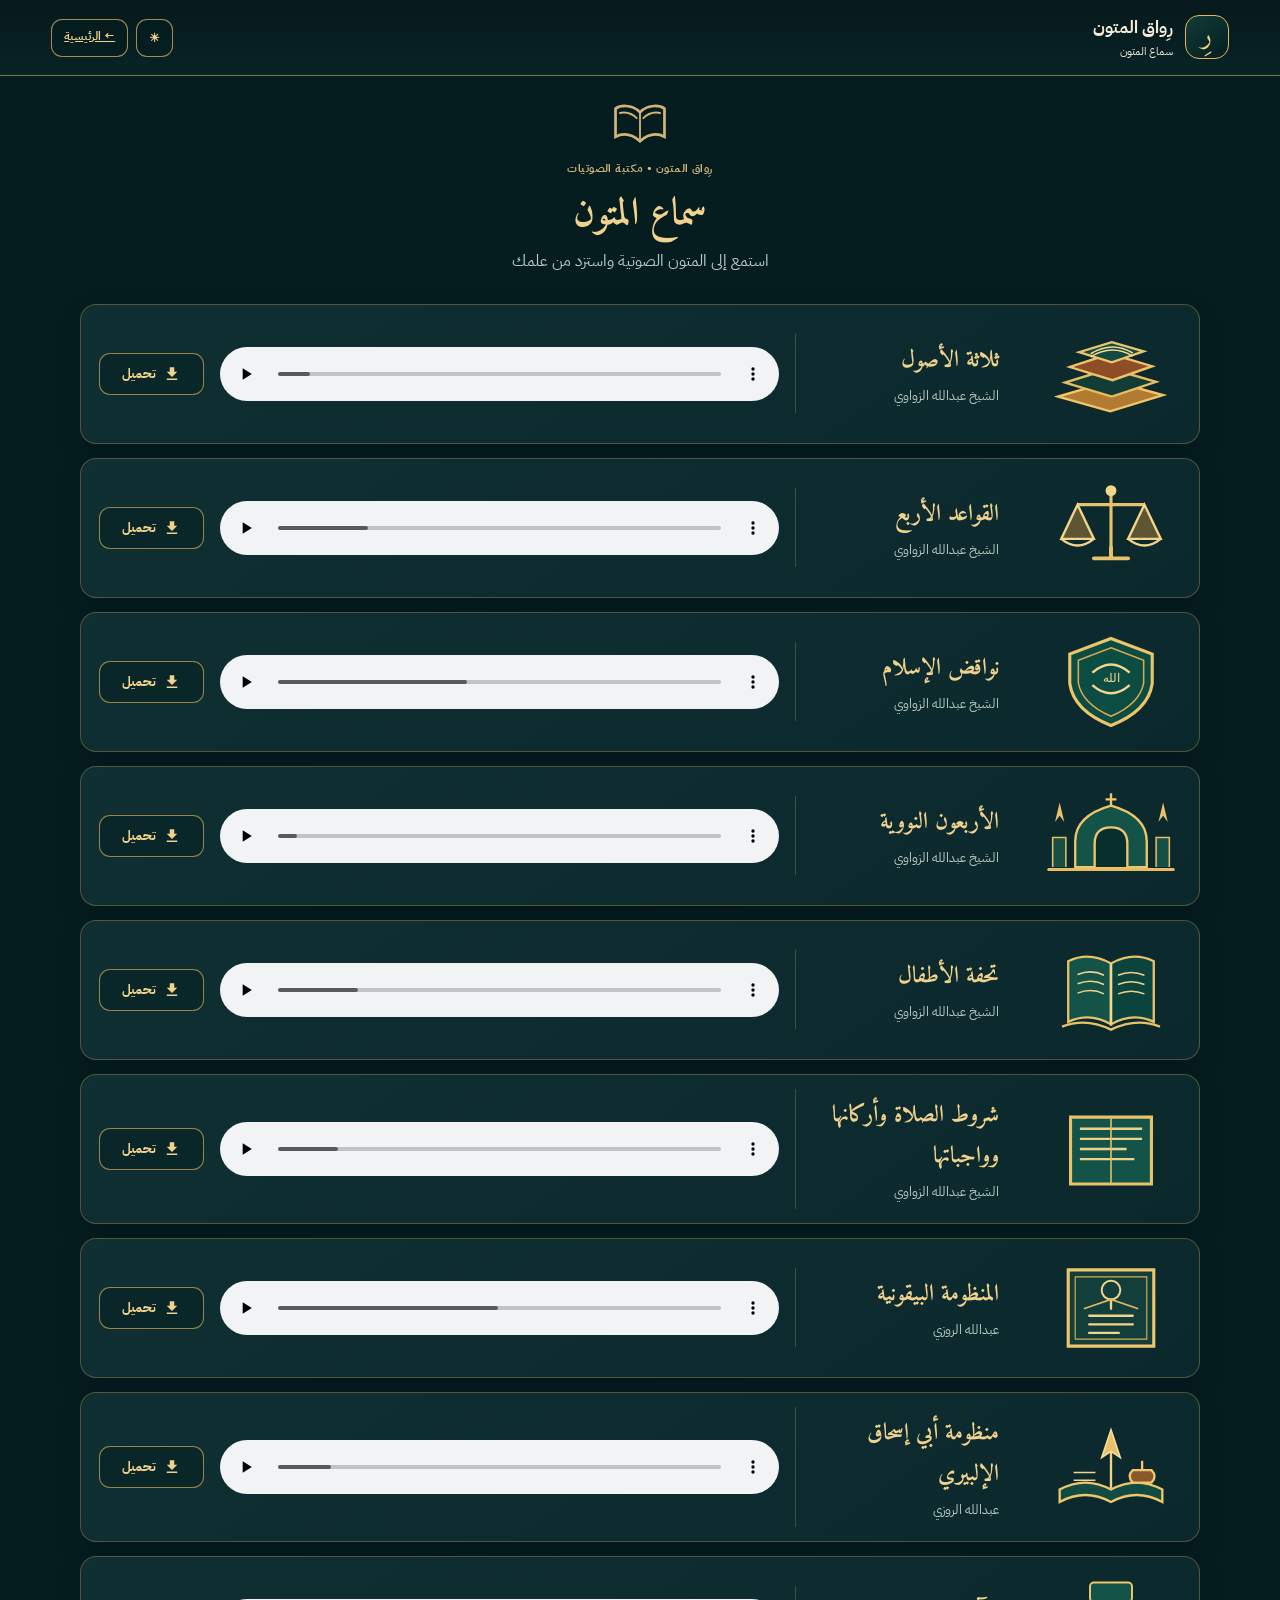
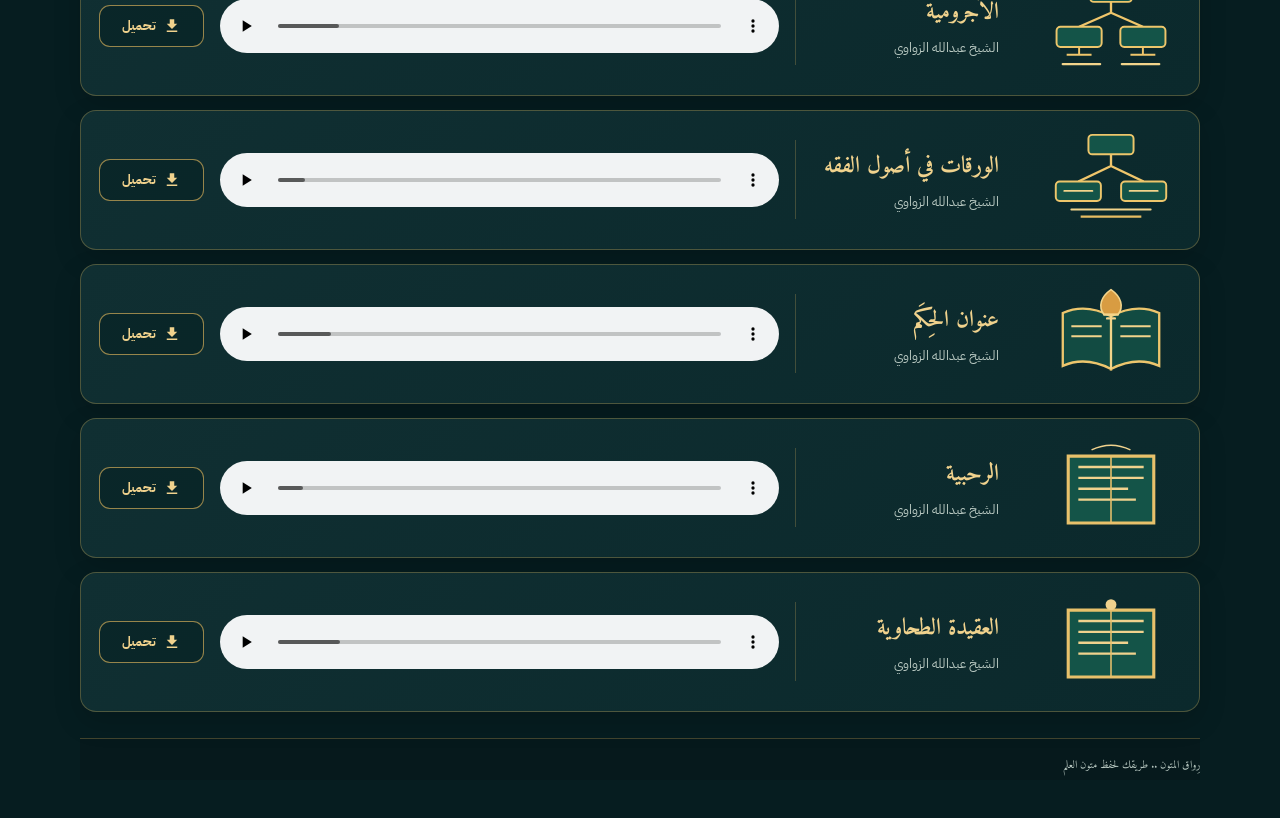
==== commit 9fa1bb18: "Add At-Tahawiyyah MP3 to audio library" ====
--- a/audio.html
+++ b/audio.html
@@ -12,4 +12,4 @@
 <article class="audio-row"><div class="audio-cover" role="img" aria-label="مصحف ومخطوطة لتجويد القرآن"><svg viewBox="0 0 180 130"><path d="M35 28q27-13 55 3v78q-28-16-55-3Z" fill="#145448" stroke="#e8c16b" stroke-width="3"/><path d="M145 28q-27-13-55 3v78q28-16 55-3Z" fill="#0b443d" stroke="#e8c16b" stroke-width="3"/><path d="M90 31v78" stroke="#f4d78e" stroke-width="3"/><path d="M47 45q18-7 34 1M47 57q18-7 34 1M47 69q18-7 34 1M99 46q17-7 34 0M99 58q17-7 34 0M99 70q17-7 34 0" stroke="#f0d28d" stroke-width="2" fill="none"/><path d="M27 112q31-12 63 4 32-16 63-4" stroke="#e8c16b" stroke-width="3" fill="none"/></svg></div><div class="audio-title"><h2>تحفة الأطفال</h2><p>الشيخ عبدالله الزواوي</p></div><div class="audio-player"><audio controls preload="metadata"><source src="./audio/0301ThufatUlAtfaal_AbdullahAzZwary.mp3" type="audio/mpeg"></audio></div><a class="download-audio" href="./audio/0301ThufatUlAtfaal_AbdullahAzZwary.mp3" download><svg viewBox="0 0 24 24"><path d="M5 20h14v-2H5v2ZM19 9h-4V3H9v6H5l7 7 7-7Z"/></svg>تحميل</a></article>
 <article class="audio-row"><div class="audio-cover" role="img" aria-label="كتاب في شروط الصلاة"><svg viewBox="0 0 180 130"><path d="M38 24h104v86H38z" fill="#145448" stroke="#e8c16b" stroke-width="4"/><path d="M50 39h80M50 52h80M50 65h60M50 78h70" stroke="#f0d28d" stroke-width="3"/><path d="M90 24v86" stroke="#e8c16b" stroke-width="2"/></svg></div><div class="audio-title"><h2>شروط الصلاة وأركانها وواجباتها</h2><p>الشيخ عبدالله الزواوي</p></div><div class="audio-player"><audio controls preload="metadata"><source src="./audio/0302ShurutAsSalaah_AbdullahAzZwary.mp3" type="audio/mpeg"></audio></div><a class="download-audio" href="./audio/0302ShurutAsSalaah_AbdullahAzZwary.mp3" download><svg viewBox="0 0 24 24"><path d="M5 20h14v-2H5v2ZM19 9h-4V3H9v6H5l7 7 7-7Z"/></svg>تحميل</a></article>
 <article class="audio-row"><div class="audio-cover" role="img" aria-label="المنظومة البيقونية"><svg viewBox="0 0 180 130" role="img" aria-label="مخطوطة في مصطلح الحديث"><path d="M35 16h110v98H35z" fill="#123f3b" stroke="#edc66d" stroke-width="4"/><path d="M44 25h92v80H44z" fill="none" stroke="#d9a94e" stroke-width="1.5"/><circle cx="90" cy="42" r="12" fill="none" stroke="#f2d48b" stroke-width="2.5"/><path d="M90 54v12M62 75h56M62 86h56M62 97h38" stroke="#f2d48b" stroke-width="3" stroke-linecap="round"/><path d="M55 66 90 54l35 12" fill="none" stroke="#e4b85c" stroke-width="2"/></svg></div><div class="audio-title"><h2>المنظومة البيقونية</h2><p>عبدالله الروزي</p></div><div class="audio-player"><audio controls preload="metadata"><source src="./audio/0401AlBayqooni_AbdullahRowzy.mp3" type="audio/mpeg"></audio></div><a class="download-audio" href="./audio/0401AlBayqooni_AbdullahRowzy.mp3" download><svg viewBox="0 0 24 24"><path d="M5 20h14v-2H5v2ZM19 9h-4V3H9v6H5l7 7 7-7Z"/></svg>تحميل</a></article>
-<article class="audio-row"><div class="audio-cover" role="img" aria-label="منظومة أبي إسحاق الإلبيري"><svg viewBox="0 0 180 130" role="img" aria-label="قلم ودواة وكتاب لطلب العلم"><path d="M24 94q33-18 66 0 33-18 66 0v16q-33-18-66 0-33-18-66 0z" fill="#124b42" stroke="#edc66d" stroke-width="3"/><path d="M90 92V38" stroke="#f1d28a" stroke-width="3"/><path d="M90 17 78 53l12-8 12 8z" fill="#e9c16a" stroke="#f6dfa0" stroke-width="2"/><path d="M118 69q-8 8 0 16h24q8-8 0-16z" fill="#8b572c" stroke="#f0c66b" stroke-width="3"/><path d="M130 68V57" stroke="#f0c66b" stroke-width="3"/><path d="M42 72h28M42 82h28" stroke="#f2d48b" stroke-width="2"/></svg></div><div class="audio-title"><h2>منظومة أبي إسحاق الإلبيري</h2><p>عبدالله الروزي</p></div><div class="audio-player"><audio controls preload="metadata"><source src="./audio/0402AlIlbiri_AbdullahRowzy.mp3" type="audio/mpeg"></audio></div><a class="download-audio" href="./audio/0402AlIlbiri_AbdullahRowzy.mp3" download><svg viewBox="0 0 24 24"><path d="M5 20h14v-2H5v2ZM19 9h-4V3H9v6H5l7 7 7-7Z"/></svg>تحميل</a></article><article class="audio-row"><div class="audio-cover" role="img" aria-label="الآجرومية"><svg viewBox="0 0 180 130" role="img" aria-label="مخطط مبسط لأبواب النحو"><path d="M90 34V48M90 48 49 66M90 48l41 18" stroke="#f0c66b" stroke-width="3" fill="none"/><rect x="63" y="9" width="54" height="25" rx="5" fill="#145448" stroke="#edc66b" stroke-width="2.5"/><rect x="20" y="66" width="58" height="26" rx="5" fill="#145448" stroke="#edc66b" stroke-width="2.5"/><rect x="102" y="66" width="58" height="26" rx="5" fill="#145448" stroke="#edc66b" stroke-width="2.5"/><path d="M49 92v10m82-10v10M33 102h32m82 0h-32" stroke="#f0c66b" stroke-width="2.5"/><path d="M28 114h48M104 114h48" stroke="#f2d48b" stroke-width="3" stroke-linecap="round"/></svg></div><div class="audio-title"><h2>الآجرومية</h2><p>الشيخ عبدالله الزواوي</p></div><div class="audio-player"><audio controls preload="metadata"><source src="./audio/0403AlAajurrumiyyah_AbdullahAzZwary.mp3" type="audio/mpeg"></audio></div><a class="download-audio" href="./audio/0403AlAajurrumiyyah_AbdullahAzZwary.mp3" download><svg viewBox="0 0 24 24"><path d="M5 20h14v-2H5v2ZM19 9h-4V3H9v6H5l7 7 7-7Z"/></svg>تحميل</a></article><article class="audio-row"><div class="audio-cover" role="img" aria-label="الورقات في أصول الفقه"><svg viewBox="0 0 180 130" role="img" aria-label="مخطط أصول الفقه"><path d="M90 32v15M90 47 48 67M90 47l42 20" stroke="#f0c66b" stroke-width="3" fill="none"/><rect x="61" y="7" width="58" height="25" rx="5" fill="#145448" stroke="#edc66b" stroke-width="2.5"/><rect x="19" y="67" width="58" height="25" rx="5" fill="#145448" stroke="#edc66b" stroke-width="2.5"/><rect x="103" y="67" width="58" height="25" rx="5" fill="#145448" stroke="#edc66b" stroke-width="2.5"/><path d="M30 79h36M114 79h36M39 103h102" stroke="#f2d48b" stroke-width="2.5" stroke-linecap="round"/><path d="M51 112h78" stroke="#e7bd63" stroke-width="3"/></svg></div><div class="audio-title"><h2>الورقات في أصول الفقه</h2><p>الشيخ عبدالله الزواوي</p></div><div class="audio-player"><audio controls preload="metadata"><source src="./audio/0501AlWaraqat_AbdullahAzZwary.mp3" type="audio/mpeg"></audio></div><a class="download-audio" href="./audio/0501AlWaraqat_AbdullahAzZwary.mp3" download><svg viewBox="0 0 24 24"><path d="M5 20h14v-2H5v2ZM19 9h-4V3H9v6H5l7 7 7-7Z"/></svg>تحميل</a></article><article class="audio-row"><div class="audio-cover" role="img" aria-label="عنوان الحِكَم"><svg viewBox="0 0 180 130" role="img" aria-label="كتاب حكم ومصباح علم"><path d="M28 38q29-13 62 4v68q-33-17-62-4zM152 38q-29-13-62 4v68q33-17 62-4z" fill="#124b42" stroke="#edc66d" stroke-width="3"/><path d="M90 42v68M39 55h39M39 68h39M102 55h39M102 68h39" stroke="#f2d48b" stroke-width="2.5"/><path d="M90 8c-13 9-17 22-9 32h18c8-10 4-23-9-32z" fill="#d89c42" stroke="#f4d58b" stroke-width="2"/><path d="M81 40h18M85 45h10" stroke="#f4d58b" stroke-width="3" stroke-linecap="round"/></svg></div><div class="audio-title"><h2>عنوان الحِكَم</h2><p>الشيخ عبدالله الزواوي</p></div><div class="audio-player"><audio controls preload="metadata"><source src="./audio/0502UnwanAlHikm_AbdullahAzZwary.mp3" type="audio/mpeg"></audio></div><a class="download-audio" href="./audio/0502UnwanAlHikm_AbdullahAzZwary.mp3" download><svg viewBox="0 0 24 24"><path d="M5 20h14v-2H5v2ZM19 9h-4V3H9v6H5l7 7 7-7Z"/></svg>تحميل</a></article><article class="audio-row"><div class="audio-cover" role="img" aria-label="منظومة الرحبية في الفرائض"><svg viewBox="0 0 180 130"><path d="M35 24h110v86H35z" fill="#145448" stroke="#e8c16b" stroke-width="4"/><path d="M48 38h84M48 52h84M48 66h64M48 80h74" stroke="#f0d28d" stroke-width="3"/><path d="M90 24v86" stroke="#e8c16b" stroke-width="2"/><path d="M65 16q25-12 50 0" fill="none" stroke="#f0d28d" stroke-width="2"/></svg></div><div class="audio-title"><h2>الرحبية</h2><p>الشيخ عبدالله الزواوي</p></div><div class="audio-player"><audio controls preload="metadata"><source src="./audio/0503ArRahbiyah_AbdullahAzZwary.mp3" type="audio/mpeg"></audio></div><a class="download-audio" href="./audio/0503ArRahbiyah_AbdullahAzZwary.mp3" download><svg viewBox="0 0 24 24"><path d="M5 20h14v-2H5v2ZM19 9h-4V3H9v6H5l7 7 7-7Z"/></svg>تحميل</a></article></section><footer class="ornament-footer">رِواق المتون .. طريقك لحفظ متون العلم</footer></main><script src="theme.js" defer></script></body></html>+<article class="audio-row"><div class="audio-cover" role="img" aria-label="منظومة أبي إسحاق الإلبيري"><svg viewBox="0 0 180 130" role="img" aria-label="قلم ودواة وكتاب لطلب العلم"><path d="M24 94q33-18 66 0 33-18 66 0v16q-33-18-66 0-33-18-66 0z" fill="#124b42" stroke="#edc66d" stroke-width="3"/><path d="M90 92V38" stroke="#f1d28a" stroke-width="3"/><path d="M90 17 78 53l12-8 12 8z" fill="#e9c16a" stroke="#f6dfa0" stroke-width="2"/><path d="M118 69q-8 8 0 16h24q8-8 0-16z" fill="#8b572c" stroke="#f0c66b" stroke-width="3"/><path d="M130 68V57" stroke="#f0c66b" stroke-width="3"/><path d="M42 72h28M42 82h28" stroke="#f2d48b" stroke-width="2"/></svg></div><div class="audio-title"><h2>منظومة أبي إسحاق الإلبيري</h2><p>عبدالله الروزي</p></div><div class="audio-player"><audio controls preload="metadata"><source src="./audio/0402AlIlbiri_AbdullahRowzy.mp3" type="audio/mpeg"></audio></div><a class="download-audio" href="./audio/0402AlIlbiri_AbdullahRowzy.mp3" download><svg viewBox="0 0 24 24"><path d="M5 20h14v-2H5v2ZM19 9h-4V3H9v6H5l7 7 7-7Z"/></svg>تحميل</a></article><article class="audio-row"><div class="audio-cover" role="img" aria-label="الآجرومية"><svg viewBox="0 0 180 130" role="img" aria-label="مخطط مبسط لأبواب النحو"><path d="M90 34V48M90 48 49 66M90 48l41 18" stroke="#f0c66b" stroke-width="3" fill="none"/><rect x="63" y="9" width="54" height="25" rx="5" fill="#145448" stroke="#edc66b" stroke-width="2.5"/><rect x="20" y="66" width="58" height="26" rx="5" fill="#145448" stroke="#edc66b" stroke-width="2.5"/><rect x="102" y="66" width="58" height="26" rx="5" fill="#145448" stroke="#edc66b" stroke-width="2.5"/><path d="M49 92v10m82-10v10M33 102h32m82 0h-32" stroke="#f0c66b" stroke-width="2.5"/><path d="M28 114h48M104 114h48" stroke="#f2d48b" stroke-width="3" stroke-linecap="round"/></svg></div><div class="audio-title"><h2>الآجرومية</h2><p>الشيخ عبدالله الزواوي</p></div><div class="audio-player"><audio controls preload="metadata"><source src="./audio/0403AlAajurrumiyyah_AbdullahAzZwary.mp3" type="audio/mpeg"></audio></div><a class="download-audio" href="./audio/0403AlAajurrumiyyah_AbdullahAzZwary.mp3" download><svg viewBox="0 0 24 24"><path d="M5 20h14v-2H5v2ZM19 9h-4V3H9v6H5l7 7 7-7Z"/></svg>تحميل</a></article><article class="audio-row"><div class="audio-cover" role="img" aria-label="الورقات في أصول الفقه"><svg viewBox="0 0 180 130" role="img" aria-label="مخطط أصول الفقه"><path d="M90 32v15M90 47 48 67M90 47l42 20" stroke="#f0c66b" stroke-width="3" fill="none"/><rect x="61" y="7" width="58" height="25" rx="5" fill="#145448" stroke="#edc66b" stroke-width="2.5"/><rect x="19" y="67" width="58" height="25" rx="5" fill="#145448" stroke="#edc66b" stroke-width="2.5"/><rect x="103" y="67" width="58" height="25" rx="5" fill="#145448" stroke="#edc66b" stroke-width="2.5"/><path d="M30 79h36M114 79h36M39 103h102" stroke="#f2d48b" stroke-width="2.5" stroke-linecap="round"/><path d="M51 112h78" stroke="#e7bd63" stroke-width="3"/></svg></div><div class="audio-title"><h2>الورقات في أصول الفقه</h2><p>الشيخ عبدالله الزواوي</p></div><div class="audio-player"><audio controls preload="metadata"><source src="./audio/0501AlWaraqat_AbdullahAzZwary.mp3" type="audio/mpeg"></audio></div><a class="download-audio" href="./audio/0501AlWaraqat_AbdullahAzZwary.mp3" download><svg viewBox="0 0 24 24"><path d="M5 20h14v-2H5v2ZM19 9h-4V3H9v6H5l7 7 7-7Z"/></svg>تحميل</a></article><article class="audio-row"><div class="audio-cover" role="img" aria-label="عنوان الحِكَم"><svg viewBox="0 0 180 130" role="img" aria-label="كتاب حكم ومصباح علم"><path d="M28 38q29-13 62 4v68q-33-17-62-4zM152 38q-29-13-62 4v68q33-17 62-4z" fill="#124b42" stroke="#edc66d" stroke-width="3"/><path d="M90 42v68M39 55h39M39 68h39M102 55h39M102 68h39" stroke="#f2d48b" stroke-width="2.5"/><path d="M90 8c-13 9-17 22-9 32h18c8-10 4-23-9-32z" fill="#d89c42" stroke="#f4d58b" stroke-width="2"/><path d="M81 40h18M85 45h10" stroke="#f4d58b" stroke-width="3" stroke-linecap="round"/></svg></div><div class="audio-title"><h2>عنوان الحِكَم</h2><p>الشيخ عبدالله الزواوي</p></div><div class="audio-player"><audio controls preload="metadata"><source src="./audio/0502UnwanAlHikm_AbdullahAzZwary.mp3" type="audio/mpeg"></audio></div><a class="download-audio" href="./audio/0502UnwanAlHikm_AbdullahAzZwary.mp3" download><svg viewBox="0 0 24 24"><path d="M5 20h14v-2H5v2ZM19 9h-4V3H9v6H5l7 7 7-7Z"/></svg>تحميل</a></article><article class="audio-row"><div class="audio-cover" role="img" aria-label="منظومة الرحبية في الفرائض"><svg viewBox="0 0 180 130"><path d="M35 24h110v86H35z" fill="#145448" stroke="#e8c16b" stroke-width="4"/><path d="M48 38h84M48 52h84M48 66h64M48 80h74" stroke="#f0d28d" stroke-width="3"/><path d="M90 24v86" stroke="#e8c16b" stroke-width="2"/><path d="M65 16q25-12 50 0" fill="none" stroke="#f0d28d" stroke-width="2"/></svg></div><div class="audio-title"><h2>الرحبية</h2><p>الشيخ عبدالله الزواوي</p></div><div class="audio-player"><audio controls preload="metadata"><source src="./audio/0503ArRahbiyah_AbdullahAzZwary.mp3" type="audio/mpeg"></audio></div><a class="download-audio" href="./audio/0503ArRahbiyah_AbdullahAzZwary.mp3" download><svg viewBox="0 0 24 24"><path d="M5 20h14v-2H5v2ZM19 9h-4V3H9v6H5l7 7 7-7Z"/></svg>تحميل</a></article><article class="audio-row"><div class="audio-cover" role="img" aria-label="العقيدة الطحاوية"><svg viewBox="0 0 180 130"><path d="M35 24h110v86H35z" fill="#145448" stroke="#e8c16b" stroke-width="4"/><path d="M48 38h84M48 52h84M48 66h64M48 80h74" stroke="#f0d28d" stroke-width="3"/><path d="M90 24v86" stroke="#e8c16b" stroke-width="2"/><circle cx="90" cy="17" r="7" fill="#f0d28d"/></svg></div><div class="audio-title"><h2>العقيدة الطحاوية</h2><p>الشيخ عبدالله الزواوي</p></div><div class="audio-player"><audio controls preload="metadata"><source src="./audio/0504AlAqidahAtTahawiyah_AbdullahAzZwary.mp3" type="audio/mpeg"></audio></div><a class="download-audio" href="./audio/0504AlAqidahAtTahawiyah_AbdullahAzZwary.mp3" download><svg viewBox="0 0 24 24"><path d="M5 20h14v-2H5v2ZM19 9h-4V3H9v6H5l7 7 7-7Z"/></svg>تحميل</a></article></section><footer class="ornament-footer">رِواق المتون .. طريقك لحفظ متون العلم</footer></main><script src="theme.js" defer></script></body></html>
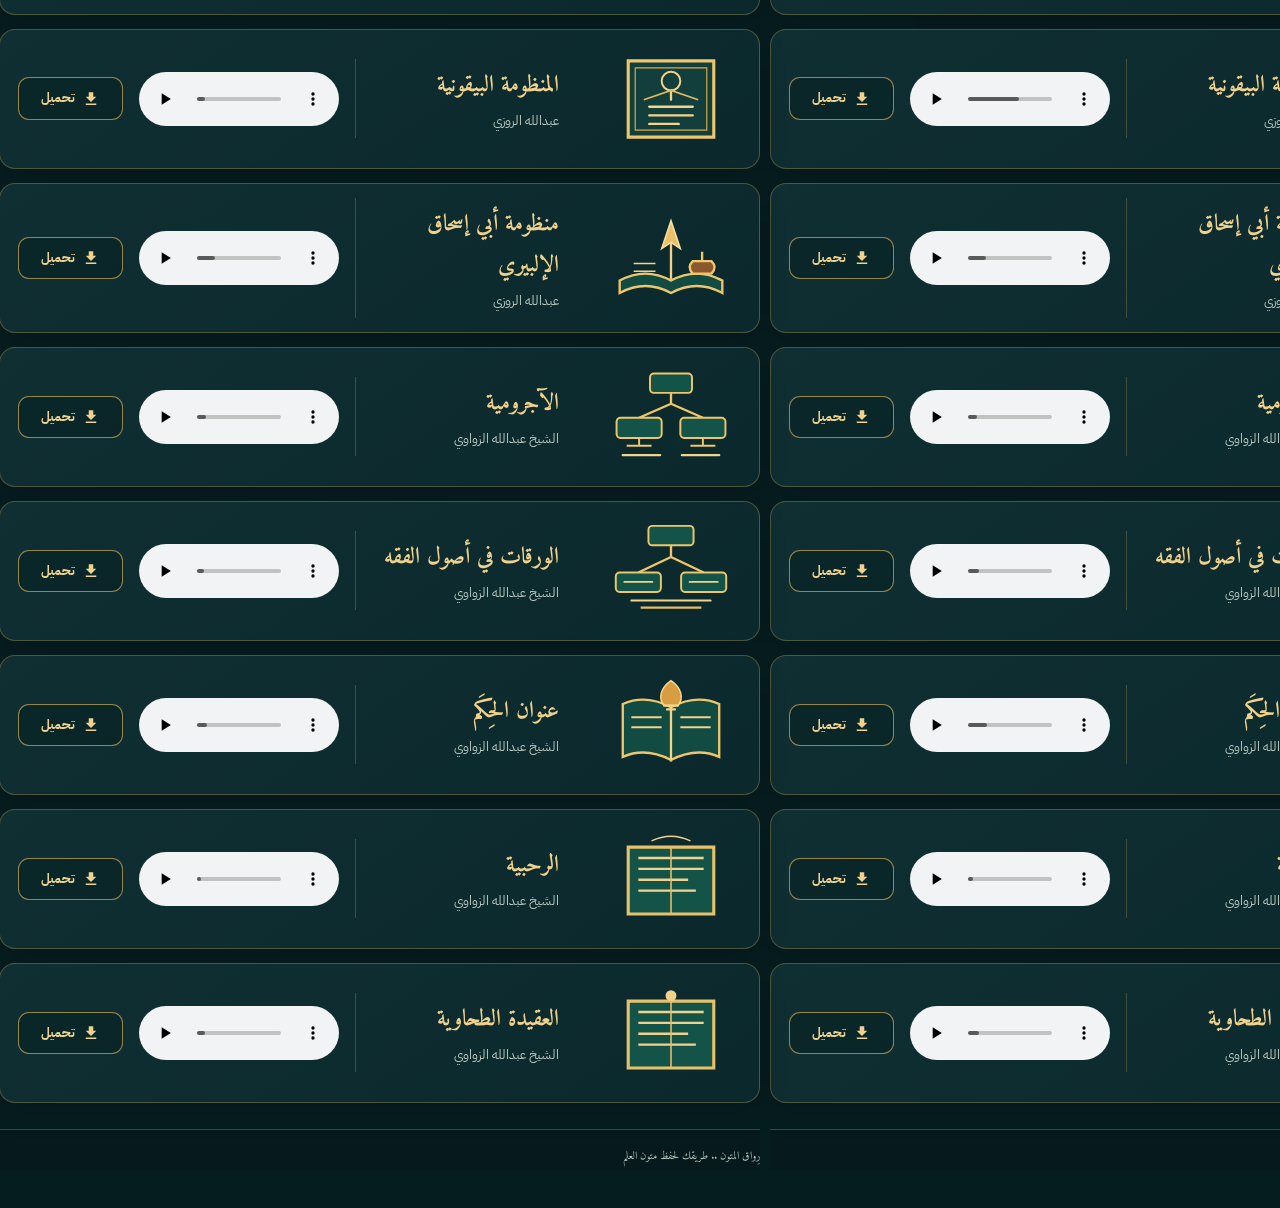
==== commit 0948cdc2: "Add shared navigation menu to media and home pages" ====
--- a/audio.html
+++ b/audio.html
@@ -2,7 +2,17 @@
 <html lang="ar" dir="rtl"><head><meta charset="utf-8"><meta name="viewport" content="width=device-width,initial-scale=1"><meta name="theme-color" content="#032b2a"><title>سماع المتون | رِواق المتون</title><link rel="manifest" href="manifest.webmanifest"><link rel="icon" href="icon.svg" type="image/svg+xml"><link rel="stylesheet" href="style.css"><link rel="stylesheet" href="media.css"><script>(function(){try{var p=JSON.parse(localStorage.getItem("riwaq-prefs")||"{}");document.documentElement.dataset.theme=p.theme||"dark"}catch(e){document.documentElement.dataset.theme="dark"}})();</script>
 
 </head><body>
-<header class="topbar"><a class="brand" href="./index.html"><span class="brand-mark">رِ</span><span><strong>رِواق المتون</strong><small>سماع المتون</small></span></a><div class="gateway-theme-actions"><button id="theme-btn" class="button button-outline small" type="button" aria-label="تفعيل الوضع الليلي">☼</button><a class="button button-outline small" href="./index.html">← الرئيسية</a></div></header>
+<header class="topbar"><a class="brand" href="./index.html"><span class="brand-mark">رِ</span><span><strong>رِواق المتون</strong><small>سماع المتون</small></span></a><div class="gateway-theme-actions"><button id="theme-btn" class="button button-outline small" type="button" aria-label="تفعيل الوضع الليلي">☼</button><a class="button button-outline small" href="./index.html">← الرئيسية</a></div><header class="topbar"><a class="brand" href="./index.html"><span class="brand-mark">رِ</span><span><strong>رِواق المتون</strong><small>سماع المتون</small></span></a><button id="menu-toggle" class="menu-toggle" type="button" aria-label="فتح القائمة" aria-controls="app-menu" aria-expanded="false"><span aria-hidden="true">☰</span></button><div class="gateway-theme-actions"><button id="theme-btn" class="button button-outline small" type="button" aria-label="تفعيل الوضع الليلي">☼</button><a class="button button-outline small" href="./index.html">← الرئيسية</a></div></header><button id="menu-backdrop" class="menu-backdrop" type="button" aria-label="إغلاق القائمة" hidden></button><aside id="app-menu" class="app-menu" aria-label="القائمة الرئيسية" aria-hidden="true" hidden><div class="app-menu-head"><div class="app-menu-brand"><img class="menu-logo" src="./icon.svg" alt="شعار رِواق المتون"><div><strong>رِواق المتون</strong><small>تنقّل بين صفحات التطبيق</small></div></div><button id="menu-close" class="menu-close" type="button" aria-label="إغلاق القائمة">×</button></div><nav class="app-menu-links" aria-label="صفحات التطبيق"><a href="./index.html" data-menu-link><span aria-hidden="true">⌂</span> الرئيسية</a><a href="./hifd.html#library" data-menu-link><span aria-hidden="true">▤</span> مكتبة المتون</a><a href="./hifd.html#library" data-menu-link><span aria-hidden="true">🎙</span> الاستظهار والتسميع</a><a href="./review.html" data-menu-link><span aria-hidden="true">↻</span> المراجعة</a><a href="./progress.html" data-menu-link><span aria-hidden="true">▥</span> التقدم في الحفظ</a><a href="./progress.html#overdue-alert" data-menu-link><span aria-hidden="true">⚠</span> المراجعات المتأخرة</a><a href="./progress.html#matn-mastery" data-menu-link><span aria-hidden="true">◉</span> إتقان المتون</a><a href="./progress.html#daily-log" data-menu-link><span aria-hidden="true">▦</span> السجل اليومي</a><a href="./reading.html" data-menu-link><span aria-hidden="true">▤</span> قراءة المتون PDF</a><a href="./audio.html" data-menu-link><span aria-hidden="true">♫</span> سماع المتون MP3</a><a href="./video.html" data-menu-link><span aria-hidden="true">▶</span> فيديو شرح المتون</a><a href="./settings.html" data-menu-link><span aria-hidden="true">⚙</span> الإعدادات</a></nav><p class="app-menu-foot">رِواق المتون · رفيقك في حفظ العلم</p></aside>
+<main class="audio-page"><section class="audio-hero"><svg class="book-emblem" viewBox="0 0 64 48" aria-hidden="true"><path d="M32 11C22 1 9 4 5 7v31c10-5 19-2 27 5 8-7 17-10 27-5V7C55 4 42 1 32 11Z" fill="none" stroke="currentColor" stroke-width="3"/><path d="M32 11v32M9 12c8-2 15 1 20 6M55 12c-8-2-15 1-20 6" fill="none" stroke="currentColor" stroke-width="2"/></svg><span class="eyebrow">رِواق المتون • مكتبة الصوتيات</span><h1>سماع المتون</h1><p>استمع إلى المتون الصوتية واستزد من علمك</p></section>
+<section class="audio-list" aria-label="التسجيلات الصوتية">
+<article class="audio-row"><div class="audio-cover" role="img" aria-label="كتب علمية على حامل"><svg viewBox="0 0 180 130"><path d="M22 94 89 113 157 92 91 74Z" fill="#b17b31" stroke="#f0c66b" stroke-width="3"/><path d="M31 76 91 94 148 75 89 58Z" fill="#123d37" stroke="#e8bd60" stroke-width="3"/><path d="M37 56 92 73 143 55 89 39Z" fill="#8d4e25" stroke="#edc46b" stroke-width="3"/><path d="M49 37 91 50 132 36 91 24Z" fill="#154a40" stroke="#eac56f" stroke-width="3"/><path d="M64 39q27-17 54-1M64 43q27-17 54-1" fill="none" stroke="#f4d98e" stroke-width="2"/></svg></div><div class="audio-title"><h2>ثلاثة الأصول</h2><p>الشيخ عبدالله الزواوي</p></div><div class="audio-player"><audio controls preload="metadata"><source src="./audio/0201AlUsulAtThalaath_AbdullahAzZwary.mp3" type="audio/mpeg"></audio></div><a class="download-audio" href="./audio/0201AlUsulAtThalaath_AbdullahAzZwary.mp3" download><svg viewBox="0 0 24 24"><path d="M5 20h14v-2H5v2ZM19 9h-4V3H9v6H5l7 7 7-7Z"/></svg>تحميل</a></article>
+<article class="audio-row"><div class="audio-cover" role="img" aria-label="ميزان يرمز إلى القواعد"><svg viewBox="0 0 180 130"><path d="M90 17v86M47 35h86" stroke="#e8c16b" stroke-width="4" fill="none"/><path d="M47 35 26 79h42L47 35Zm86 0-21 44h42l-21-44Z" fill="#c18a3d" fill-opacity=".45" stroke="#f2d48b" stroke-width="3"/><path d="M26 79q21 17 42 0M112 79q21 17 42 0" fill="none" stroke="#f2d48b" stroke-width="3"/><path d="M68 104h44M90 103V90" stroke="#e8c16b" stroke-width="5" stroke-linecap="round"/><circle cx="90" cy="17" r="7" fill="#f1d58f"/></svg></div><div class="audio-title"><h2>القواعد الأربع</h2><p>الشيخ عبدالله الزواوي</p></div><div class="audio-player"><audio controls preload="metadata"><source src="./audio/0202AlQawaidAlArba_AbdullahAzZwary.mp3" type="audio/mpeg"></audio></div><a class="download-audio" href="./audio/0202AlQawaidAlArba_AbdullahAzZwary.mp3" download><svg viewBox="0 0 24 24"><path d="M5 20h14v-2H5v2ZM19 9h-4V3H9v6H5l7 7 7-7Z"/></svg>تحميل</a></article>
+<article class="audio-row"><div class="audio-cover" role="img" aria-label="درع مزخرف"><svg viewBox="0 0 180 130"><path d="M90 9 143 29v38q-5 35-53 54Q42 102 37 67V29Z" fill="#0b4c43" stroke="#edc46b" stroke-width="4"/><path d="M90 21 132 37v29q-5 27-42 43Q53 93 48 66V37Z" fill="none" stroke="#d9a94e" stroke-width="2"/><path d="M66 53q24-21 48 0M66 69q24 21 48 0" fill="none" stroke="#f4d78e" stroke-width="3"/><text x="90" y="65" text-anchor="middle" font-size="16" fill="#f4d78e" font-family="serif">الله</text></svg></div><div class="audio-title"><h2>نواقض الإسلام</h2><p>الشيخ عبدالله الزواوي</p></div><div class="audio-player"><audio controls preload="metadata"><source src="./audio/0203NawaaqidAlIslaam_AbdullahAzZwary.mp3" type="audio/mpeg"></audio></div><a class="download-audio" href="./audio/0203NawaaqidAlIslaam_AbdullahAzZwary.mp3" download><svg viewBox="0 0 24 24"><path d="M5 20h14v-2H5v2ZM19 9h-4V3H9v6H5l7 7 7-7Z"/></svg>تحميل</a></article>
+<article class="audio-row"><div class="audio-cover" role="img" aria-label="مسجد وقباب ومآذن"><svg viewBox="0 0 180 130"><path d="M15 105V67h17v38M148 105V67h17v38" fill="#164f46" stroke="#e6bd62" stroke-width="2"/><path d="M24 67V39l-6 8 6-25 6 25-6-8M157 67V39l-6 8 6-25 6 25-6-8" fill="#e7c16b"/><path d="M44 105V72q0-33 46-46 46 13 46 46v33Z" fill="#145448" stroke="#f0c66b" stroke-width="3"/><path d="M69 105V75q0-21 21-21t21 21v30" fill="#062f2d" stroke="#edc66d" stroke-width="3"/><path d="M90 26V10m-7 8h14" stroke="#f0c66b" stroke-width="3"/><path d="M10 108h160" stroke="#e6bd62" stroke-width="4" stroke-linecap="round"/></svg></div><div class="audio-title"><h2>الأربعون النووية</h2><p>الشيخ عبدالله الزواوي</p></div><div class="audio-player"><audio controls preload="metadata"><source src="./audio/0204AlArbaunAnNawawiyah_AbdullahAzZwary.mp3" type="audio/mpeg"></audio></div><a class="download-audio" href="./audio/0204AlArbaunAnNawawiyah_AbdullahAzZwary.mp3" download><svg viewBox="0 0 24 24"><path d="M5 20h14v-2H5v2ZM19 9h-4V3H9v6H5l7 7 7-7Z"/></svg>تحميل</a></article>
+<article class="audio-row"><div class="audio-cover" role="img" aria-label="مصحف ومخطوطة لتجويد القرآن"><svg viewBox="0 0 180 130"><path d="M35 28q27-13 55 3v78q-28-16-55-3Z" fill="#145448" stroke="#e8c16b" stroke-width="3"/><path d="M145 28q-27-13-55 3v78q28-16 55-3Z" fill="#0b443d" stroke="#e8c16b" stroke-width="3"/><path d="M90 31v78" stroke="#f4d78e" stroke-width="3"/><path d="M47 45q18-7 34 1M47 57q18-7 34 1M47 69q18-7 34 1M99 46q17-7 34 0M99 58q17-7 34 0M99 70q17-7 34 0" stroke="#f0d28d" stroke-width="2" fill="none"/><path d="M27 112q31-12 63 4 32-16 63-4" stroke="#e8c16b" stroke-width="3" fill="none"/></svg></div><div class="audio-title"><h2>تحفة الأطفال</h2><p>الشيخ عبدالله الزواوي</p></div><div class="audio-player"><audio controls preload="metadata"><source src="./audio/0301ThufatUlAtfaal_AbdullahAzZwary.mp3" type="audio/mpeg"></audio></div><a class="download-audio" href="./audio/0301ThufatUlAtfaal_AbdullahAzZwary.mp3" download><svg viewBox="0 0 24 24"><path d="M5 20h14v-2H5v2ZM19 9h-4V3H9v6H5l7 7 7-7Z"/></svg>تحميل</a></article>
+<article class="audio-row"><div class="audio-cover" role="img" aria-label="كتاب في شروط الصلاة"><svg viewBox="0 0 180 130"><path d="M38 24h104v86H38z" fill="#145448" stroke="#e8c16b" stroke-width="4"/><path d="M50 39h80M50 52h80M50 65h60M50 78h70" stroke="#f0d28d" stroke-width="3"/><path d="M90 24v86" stroke="#e8c16b" stroke-width="2"/></svg></div><div class="audio-title"><h2>شروط الصلاة وأركانها وواجباتها</h2><p>الشيخ عبدالله الزواوي</p></div><div class="audio-player"><audio controls preload="metadata"><source src="./audio/0302ShurutAsSalaah_AbdullahAzZwary.mp3" type="audio/mpeg"></audio></div><a class="download-audio" href="./audio/0302ShurutAsSalaah_AbdullahAzZwary.mp3" download><svg viewBox="0 0 24 24"><path d="M5 20h14v-2H5v2ZM19 9h-4V3H9v6H5l7 7 7-7Z"/></svg>تحميل</a></article>
+<article class="audio-row"><div class="audio-cover" role="img" aria-label="المنظومة البيقونية"><svg viewBox="0 0 180 130" role="img" aria-label="مخطوطة في مصطلح الحديث"><path d="M35 16h110v98H35z" fill="#123f3b" stroke="#edc66d" stroke-width="4"/><path d="M44 25h92v80H44z" fill="none" stroke="#d9a94e" stroke-width="1.5"/><circle cx="90" cy="42" r="12" fill="none" stroke="#f2d48b" stroke-width="2.5"/><path d="M90 54v12M62 75h56M62 86h56M62 97h38" stroke="#f2d48b" stroke-width="3" stroke-linecap="round"/><path d="M55 66 90 54l35 12" fill="none" stroke="#e4b85c" stroke-width="2"/></svg></div><div class="audio-title"><h2>المنظومة البيقونية</h2><p>عبدالله الروزي</p></div><div class="audio-player"><audio controls preload="metadata"><source src="./audio/0401AlBayqooni_AbdullahRowzy.mp3" type="audio/mpeg"></audio></div><a class="download-audio" href="./audio/0401AlBayqooni_AbdullahRowzy.mp3" download><svg viewBox="0 0 24 24"><path d="M5 20h14v-2H5v2ZM19 9h-4V3H9v6H5l7 7 7-7Z"/></svg>تحميل</a></article>
+<article class="audio-row"><div class="audio-cover" role="img" aria-label="منظومة أبي إسحاق الإلبيري"><svg viewBox="0 0 180 130" role="img" aria-label="قلم ودواة وكتاب لطلب العلم"><path d="M24 94q33-18 66 0 33-18 66 0v16q-33-18-66 0-33-18-66 0z" fill="#124b42" stroke="#edc66d" stroke-width="3"/><path d="M90 92V38" stroke="#f1d28a" stroke-width="3"/><path d="M90 17 78 53l12-8 12 8z" fill="#e9c16a" stroke="#f6dfa0" stroke-width="2"/><path d="M118 69q-8 8 0 16h24q8-8 0-16z" fill="#8b572c" stroke="#f0c66b" stroke-width="3"/><path d="M130 68V57" stroke="#f0c66b" stroke-width="3"/><path d="M42 72h28M42 82h28" stroke="#f2d48b" stroke-width="2"/></svg></div><div class="audio-title"><h2>منظومة أبي إسحاق الإلبيري</h2><p>عبدالله الروزي</p></div><div class="audio-player"><audio controls preload="metadata"><source src="./audio/0402AlIlbiri_AbdullahRowzy.mp3" type="audio/mpeg"></audio></div><a class="download-audio" href="./audio/0402AlIlbiri_AbdullahRowzy.mp3" download><svg viewBox="0 0 24 24"><path d="M5 20h14v-2H5v2ZM19 9h-4V3H9v6H5l7 7 7-7Z"/></svg>تحميل</a></article><article class="audio-row"><div class="audio-cover" role="img" aria-label="الآجرومية"><svg viewBox="0 0 180 130" role="img" aria-label="مخطط مبسط لأبواب النحو"><path d="M90 34V48M90 48 49 66M90 48l41 18" stroke="#f0c66b" stroke-width="3" fill="none"/><rect x="63" y="9" width="54" height="25" rx="5" fill="#145448" stroke="#edc66b" stroke-width="2.5"/><rect x="20" y="66" width="58" height="26" rx="5" fill="#145448" stroke="#edc66b" stroke-width="2.5"/><rect x="102" y="66" width="58" height="26" rx="5" fill="#145448" stroke="#edc66b" stroke-width="2.5"/><path d="M49 92v10m82-10v10M33 102h32m82 0h-32" stroke="#f0c66b" stroke-width="2.5"/><path d="M28 114h48M104 114h48" stroke="#f2d48b" stroke-width="3" stroke-linecap="round"/></svg></div><div class="audio-title"><h2>الآجرومية</h2><p>الشيخ عبدالله الزواوي</p></div><div class="audio-player"><audio controls preload="metadata"><source src="./audio/0403AlAajurrumiyyah_AbdullahAzZwary.mp3" type="audio/mpeg"></audio></div><a class="download-audio" href="./audio/0403AlAajurrumiyyah_AbdullahAzZwary.mp3" download><svg viewBox="0 0 24 24"><path d="M5 20h14v-2H5v2ZM19 9h-4V3H9v6H5l7 7 7-7Z"/></svg>تحميل</a></article><article class="audio-row"><div class="audio-cover" role="img" aria-label="الورقات في أصول الفقه"><svg viewBox="0 0 180 130" role="img" aria-label="مخطط أصول الفقه"><path d="M90 32v15M90 47 48 67M90 47l42 20" stroke="#f0c66b" stroke-width="3" fill="none"/><rect x="61" y="7" width="58" height="25" rx="5" fill="#145448" stroke="#edc66b" stroke-width="2.5"/><rect x="19" y="67" width="58" height="25" rx="5" fill="#145448" stroke="#edc66b" stroke-width="2.5"/><rect x="103" y="67" width="58" height="25" rx="5" fill="#145448" stroke="#edc66b" stroke-width="2.5"/><path d="M30 79h36M114 79h36M39 103h102" stroke="#f2d48b" stroke-width="2.5" stroke-linecap="round"/><path d="M51 112h78" stroke="#e7bd63" stroke-width="3"/></svg></div><div class="audio-title"><h2>الورقات في أصول الفقه</h2><p>الشيخ عبدالله الزواوي</p></div><div class="audio-player"><audio controls preload="metadata"><source src="./audio/0501AlWaraqat_AbdullahAzZwary.mp3" type="audio/mpeg"></audio></div><a class="download-audio" href="./audio/0501AlWaraqat_AbdullahAzZwary.mp3" download><svg viewBox="0 0 24 24"><path d="M5 20h14v-2H5v2ZM19 9h-4V3H9v6H5l7 7 7-7Z"/></svg>تحميل</a></article><article class="audio-row"><div class="audio-cover" role="img" aria-label="عنوان الحِكَم"><svg viewBox="0 0 180 130" role="img" aria-label="كتاب حكم ومصباح علم"><path d="M28 38q29-13 62 4v68q-33-17-62-4zM152 38q-29-13-62 4v68q33-17 62-4z" fill="#124b42" stroke="#edc66d" stroke-width="3"/><path d="M90 42v68M39 55h39M39 68h39M102 55h39M102 68h39" stroke="#f2d48b" stroke-width="2.5"/><path d="M90 8c-13 9-17 22-9 32h18c8-10 4-23-9-32z" fill="#d89c42" stroke="#f4d58b" stroke-width="2"/><path d="M81 40h18M85 45h10" stroke="#f4d58b" stroke-width="3" stroke-linecap="round"/></svg></div><div class="audio-title"><h2>عنوان الحِكَم</h2><p>الشيخ عبدالله الزواوي</p></div><div class="audio-player"><audio controls preload="metadata"><source src="./audio/0502UnwanAlHikm_AbdullahAzZwary.mp3" type="audio/mpeg"></audio></div><a class="download-audio" href="./audio/0502UnwanAlHikm_AbdullahAzZwary.mp3" download><svg viewBox="0 0 24 24"><path d="M5 20h14v-2H5v2ZM19 9h-4V3H9v6H5l7 7 7-7Z"/></svg>تحميل</a></article><article class="audio-row"><div class="audio-cover" role="img" aria-label="منظومة الرحبية في الفرائض"><svg viewBox="0 0 180 130"><path d="M35 24h110v86H35z" fill="#145448" stroke="#e8c16b" stroke-width="4"/><path d="M48 38h84M48 52h84M48 66h64M48 80h74" stroke="#f0d28d" stroke-width="3"/><path d="M90 24v86" stroke="#e8c16b" stroke-width="2"/><path d="M65 16q25-12 50 0" fill="none" stroke="#f0d28d" stroke-width="2"/></svg></div><div class="audio-title"><h2>الرحبية</h2><p>الشيخ عبدالله الزواوي</p></div><div class="audio-player"><audio controls preload="metadata"><source src="./audio/0503ArRahbiyah_AbdullahAzZwary.mp3" type="audio/mpeg"></audio></div><a class="download-audio" href="./audio/0503ArRahbiyah_AbdullahAzZwary.mp3" download><svg viewBox="0 0 24 24"><path d="M5 20h14v-2H5v2ZM19 9h-4V3H9v6H5l7 7 7-7Z"/></svg>تحميل</a></article><article class="audio-row"><div class="audio-cover" role="img" aria-label="العقيدة الطحاوية"><svg viewBox="0 0 180 130"><path d="M35 24h110v86H35z" fill="#145448" stroke="#e8c16b" stroke-width="4"/><path d="M48 38h84M48 52h84M48 66h64M48 80h74" stroke="#f0d28d" stroke-width="3"/><path d="M90 24v86" stroke="#e8c16b" stroke-width="2"/><circle cx="90" cy="17" r="7" fill="#f0d28d"/></svg></div><div class="audio-title"><h2>العقيدة الطحاوية</h2><p>الشيخ عبدالله الزواوي</p></div><div class="audio-player"><audio controls preload="metadata"><source src="./audio/0504AlAqidahAtTahawiyah_AbdullahAzZwary.mp3" type="audio/mpeg"></audio></div><a class="download-audio" href="./audio/0504AlAqidahAtTahawiyah_AbdullahAzZwary.mp3" download><svg viewBox="0 0 24 24"><path d="M5 20h14v-2H5v2ZM19 9h-4V3H9v6H5l7 7 7-7Z"/></svg>تحميل</a></article></section><footer class="ornament-footer">رِواق المتون .. طريقك لحفظ متون العلم</footer></main><script src="theme.js" defer></script><script src="menu.js" defer></script></body></html>
 <main class="audio-page"><section class="audio-hero"><svg class="book-emblem" viewBox="0 0 64 48" aria-hidden="true"><path d="M32 11C22 1 9 4 5 7v31c10-5 19-2 27 5 8-7 17-10 27-5V7C55 4 42 1 32 11Z" fill="none" stroke="currentColor" stroke-width="3"/><path d="M32 11v32M9 12c8-2 15 1 20 6M55 12c-8-2-15 1-20 6" fill="none" stroke="currentColor" stroke-width="2"/></svg><span class="eyebrow">رِواق المتون • مكتبة الصوتيات</span><h1>سماع المتون</h1><p>استمع إلى المتون الصوتية واستزد من علمك</p></section>
 <section class="audio-list" aria-label="التسجيلات الصوتية">
 <article class="audio-row"><div class="audio-cover" role="img" aria-label="كتب علمية على حامل"><svg viewBox="0 0 180 130"><path d="M22 94 89 113 157 92 91 74Z" fill="#b17b31" stroke="#f0c66b" stroke-width="3"/><path d="M31 76 91 94 148 75 89 58Z" fill="#123d37" stroke="#e8bd60" stroke-width="3"/><path d="M37 56 92 73 143 55 89 39Z" fill="#8d4e25" stroke="#edc46b" stroke-width="3"/><path d="M49 37 91 50 132 36 91 24Z" fill="#154a40" stroke="#eac56f" stroke-width="3"/><path d="M64 39q27-17 54-1M64 43q27-17 54-1" fill="none" stroke="#f4d98e" stroke-width="2"/></svg></div><div class="audio-title"><h2>ثلاثة الأصول</h2><p>الشيخ عبدالله الزواوي</p></div><div class="audio-player"><audio controls preload="metadata"><source src="./audio/0201AlUsulAtThalaath_AbdullahAzZwary.mp3" type="audio/mpeg"></audio></div><a class="download-audio" href="./audio/0201AlUsulAtThalaath_AbdullahAzZwary.mp3" download><svg viewBox="0 0 24 24"><path d="M5 20h14v-2H5v2ZM19 9h-4V3H9v6H5l7 7 7-7Z"/></svg>تحميل</a></article>
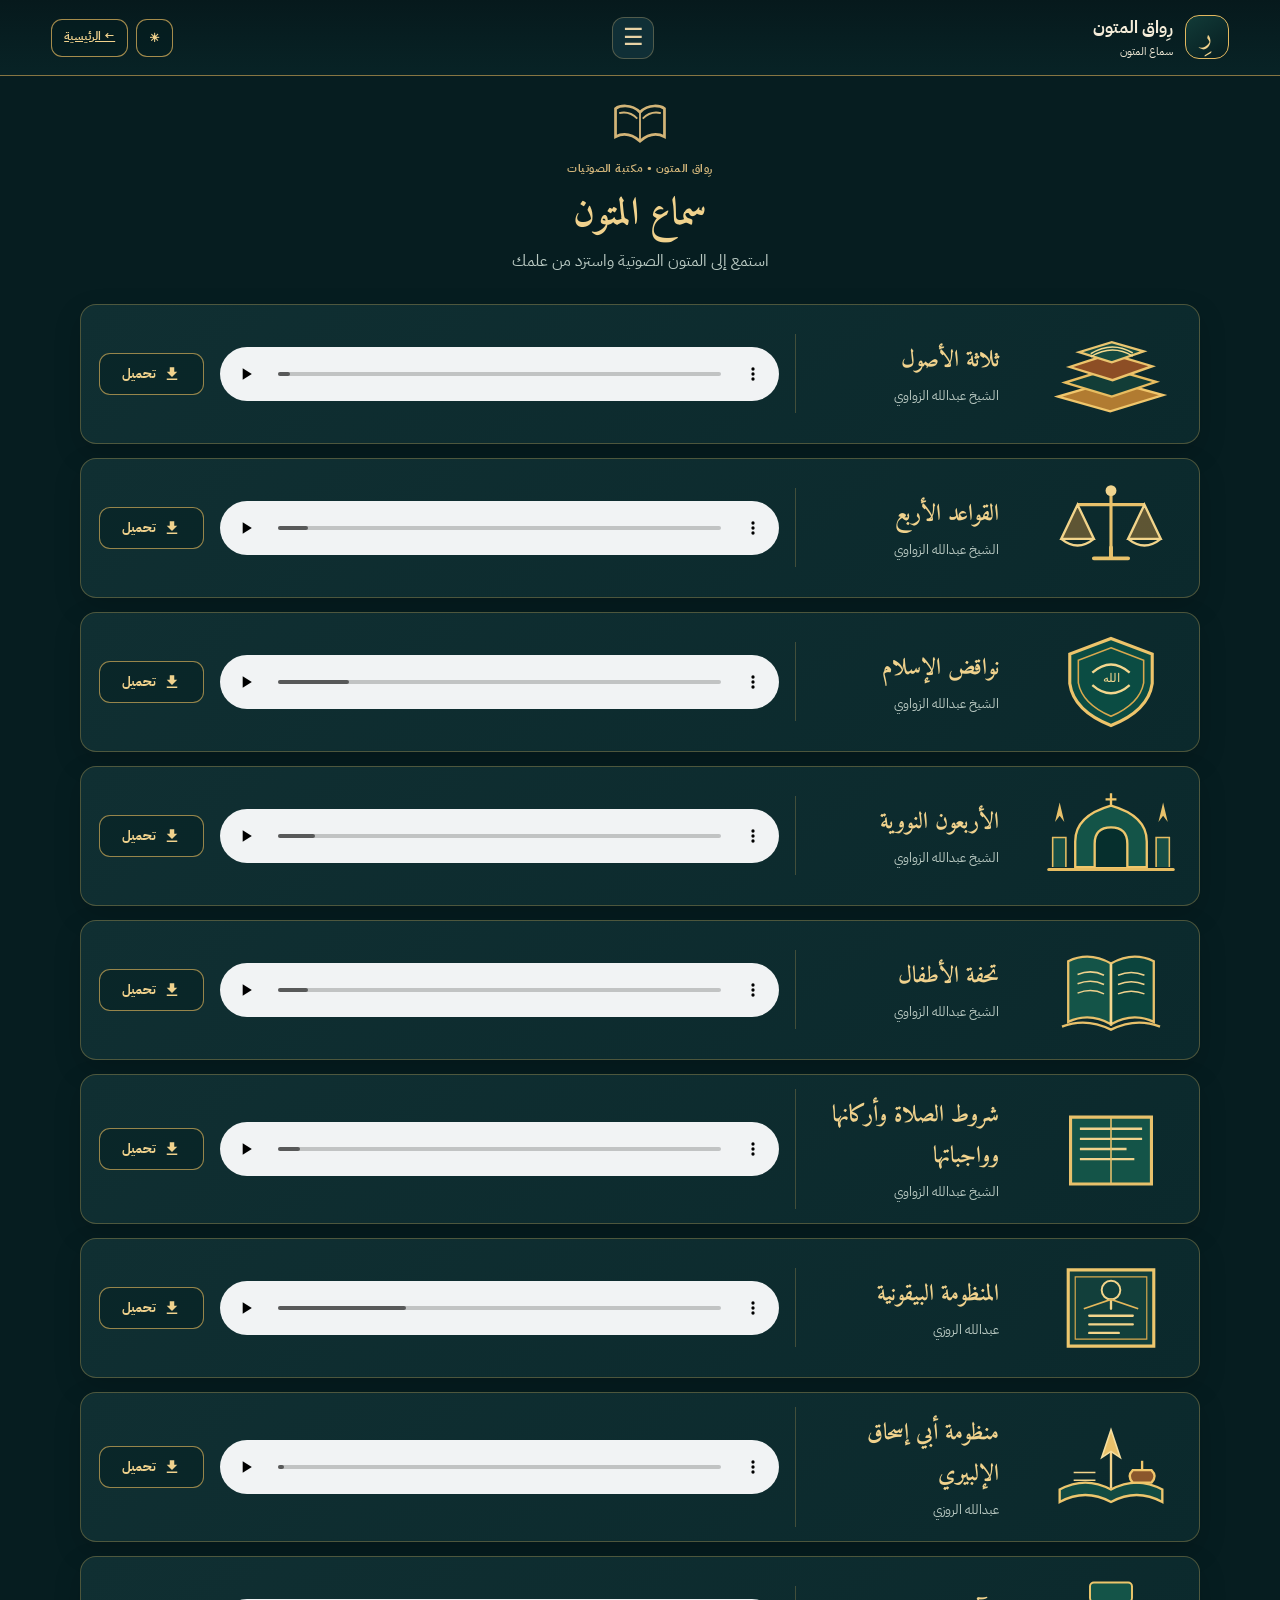
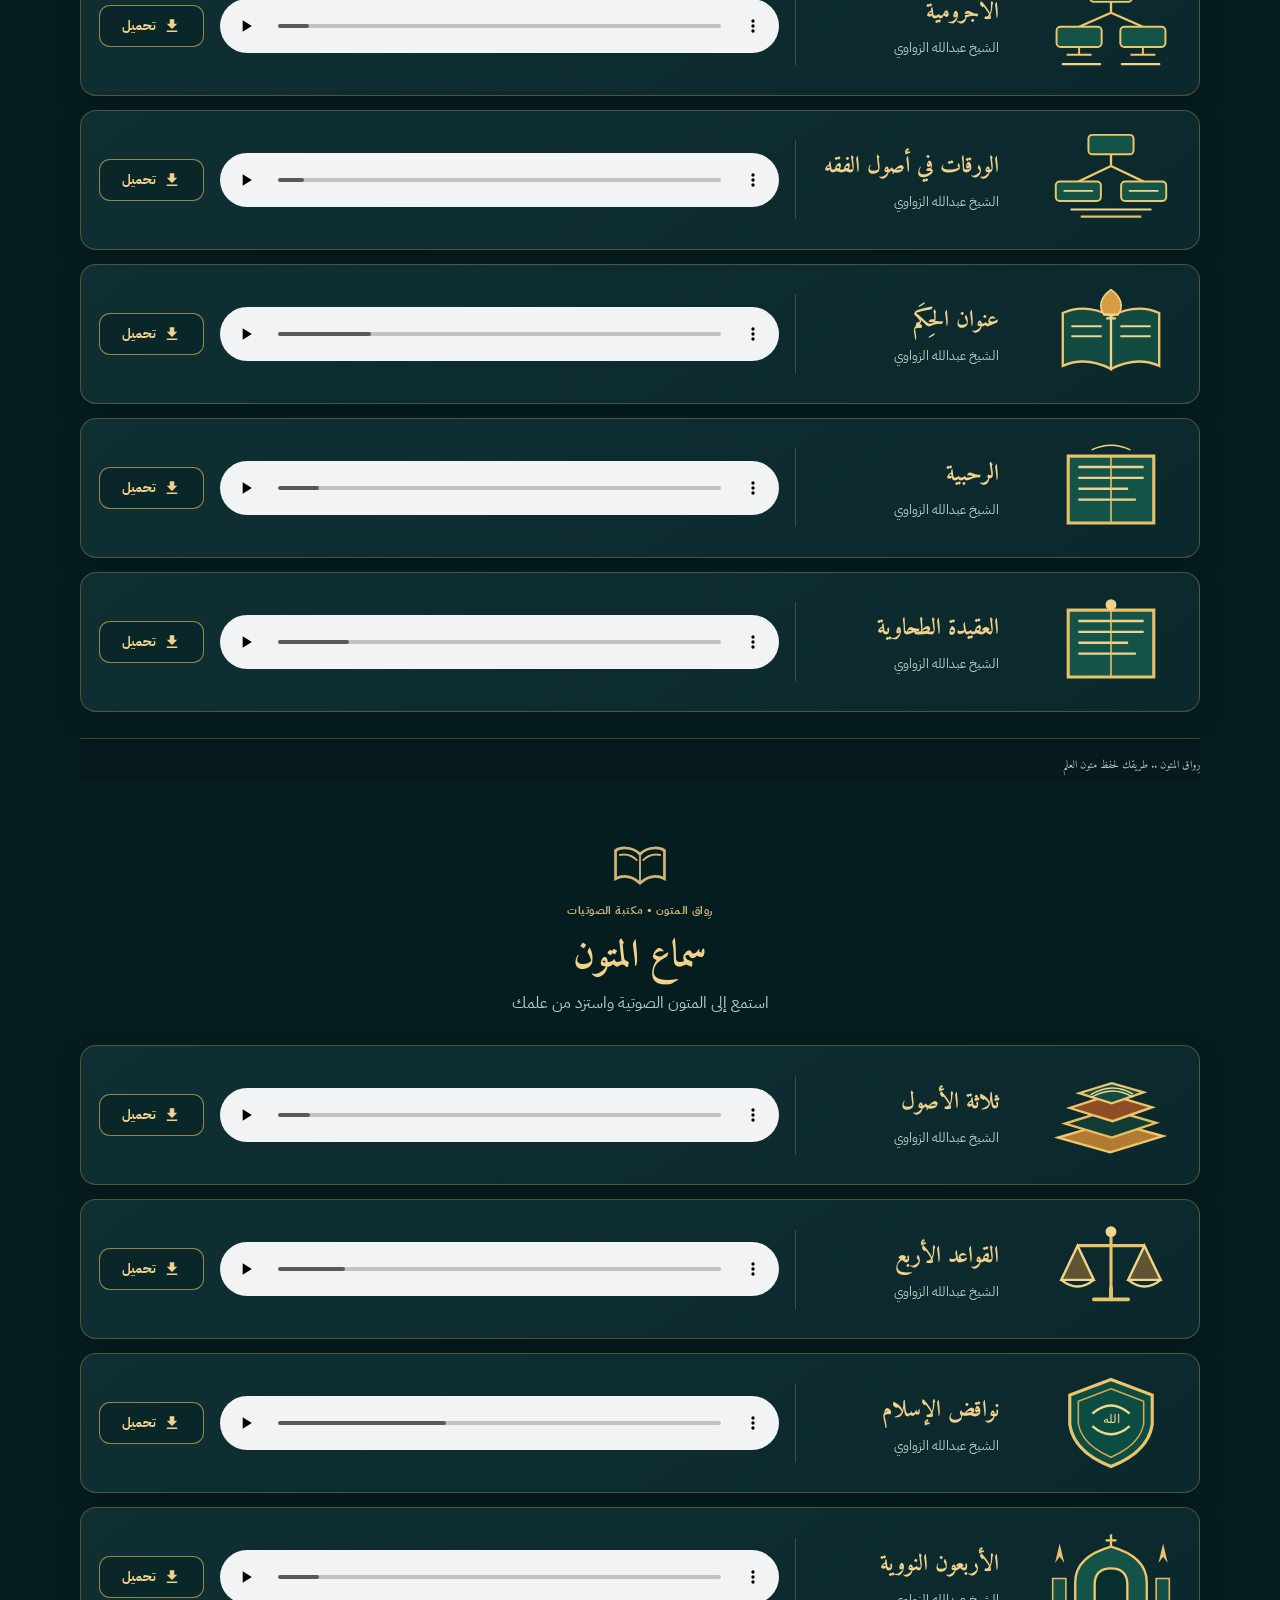
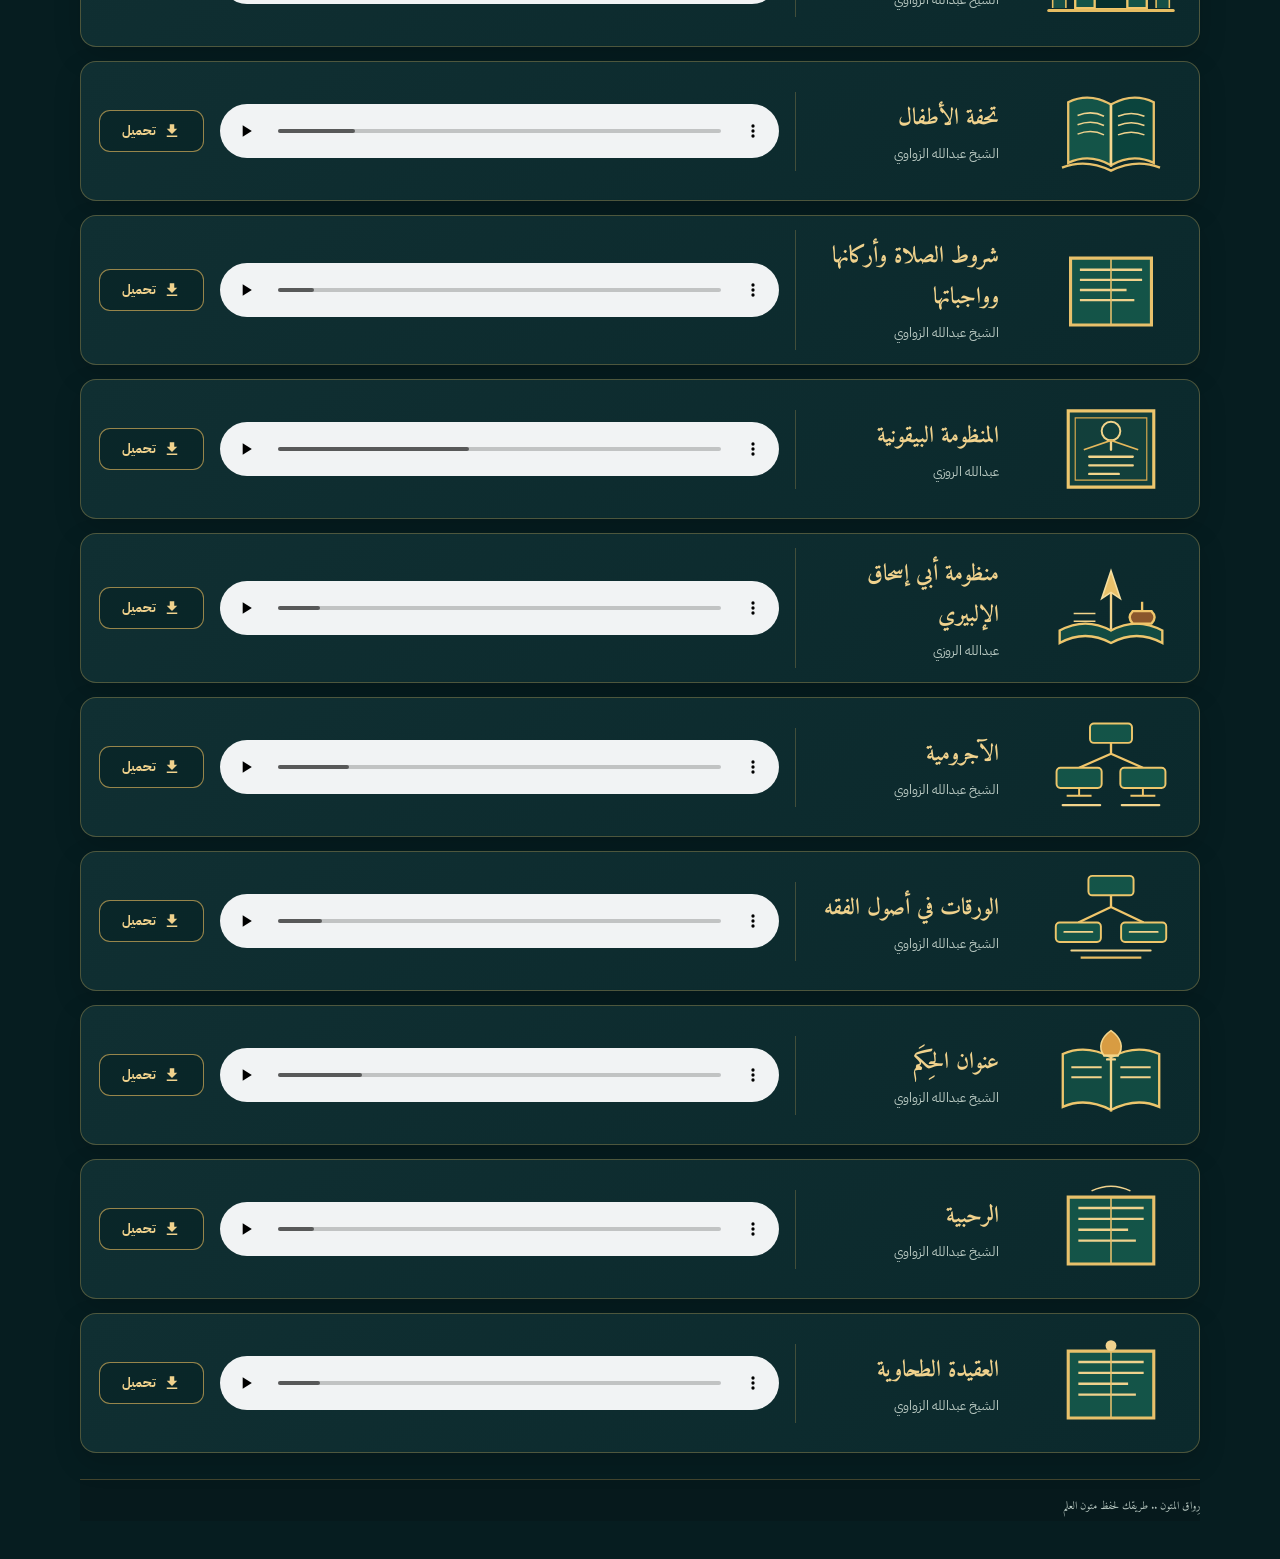
==== commit b4e9f6f3: "Fix media page header menu markup" ====
--- a/audio.html
+++ b/audio.html
@@ -2,7 +2,7 @@
 <html lang="ar" dir="rtl"><head><meta charset="utf-8"><meta name="viewport" content="width=device-width,initial-scale=1"><meta name="theme-color" content="#032b2a"><title>سماع المتون | رِواق المتون</title><link rel="manifest" href="manifest.webmanifest"><link rel="icon" href="icon.svg" type="image/svg+xml"><link rel="stylesheet" href="style.css"><link rel="stylesheet" href="media.css"><script>(function(){try{var p=JSON.parse(localStorage.getItem("riwaq-prefs")||"{}");document.documentElement.dataset.theme=p.theme||"dark"}catch(e){document.documentElement.dataset.theme="dark"}})();</script>
 
 </head><body>
-<header class="topbar"><a class="brand" href="./index.html"><span class="brand-mark">رِ</span><span><strong>رِواق المتون</strong><small>سماع المتون</small></span></a><div class="gateway-theme-actions"><button id="theme-btn" class="button button-outline small" type="button" aria-label="تفعيل الوضع الليلي">☼</button><a class="button button-outline small" href="./index.html">← الرئيسية</a></div><header class="topbar"><a class="brand" href="./index.html"><span class="brand-mark">رِ</span><span><strong>رِواق المتون</strong><small>سماع المتون</small></span></a><button id="menu-toggle" class="menu-toggle" type="button" aria-label="فتح القائمة" aria-controls="app-menu" aria-expanded="false"><span aria-hidden="true">☰</span></button><div class="gateway-theme-actions"><button id="theme-btn" class="button button-outline small" type="button" aria-label="تفعيل الوضع الليلي">☼</button><a class="button button-outline small" href="./index.html">← الرئيسية</a></div></header><button id="menu-backdrop" class="menu-backdrop" type="button" aria-label="إغلاق القائمة" hidden></button><aside id="app-menu" class="app-menu" aria-label="القائمة الرئيسية" aria-hidden="true" hidden><div class="app-menu-head"><div class="app-menu-brand"><img class="menu-logo" src="./icon.svg" alt="شعار رِواق المتون"><div><strong>رِواق المتون</strong><small>تنقّل بين صفحات التطبيق</small></div></div><button id="menu-close" class="menu-close" type="button" aria-label="إغلاق القائمة">×</button></div><nav class="app-menu-links" aria-label="صفحات التطبيق"><a href="./index.html" data-menu-link><span aria-hidden="true">⌂</span> الرئيسية</a><a href="./hifd.html#library" data-menu-link><span aria-hidden="true">▤</span> مكتبة المتون</a><a href="./hifd.html#library" data-menu-link><span aria-hidden="true">🎙</span> الاستظهار والتسميع</a><a href="./review.html" data-menu-link><span aria-hidden="true">↻</span> المراجعة</a><a href="./progress.html" data-menu-link><span aria-hidden="true">▥</span> التقدم في الحفظ</a><a href="./progress.html#overdue-alert" data-menu-link><span aria-hidden="true">⚠</span> المراجعات المتأخرة</a><a href="./progress.html#matn-mastery" data-menu-link><span aria-hidden="true">◉</span> إتقان المتون</a><a href="./progress.html#daily-log" data-menu-link><span aria-hidden="true">▦</span> السجل اليومي</a><a href="./reading.html" data-menu-link><span aria-hidden="true">▤</span> قراءة المتون PDF</a><a href="./audio.html" data-menu-link><span aria-hidden="true">♫</span> سماع المتون MP3</a><a href="./video.html" data-menu-link><span aria-hidden="true">▶</span> فيديو شرح المتون</a><a href="./settings.html" data-menu-link><span aria-hidden="true">⚙</span> الإعدادات</a></nav><p class="app-menu-foot">رِواق المتون · رفيقك في حفظ العلم</p></aside>
+<header class="topbar"><a class="brand" href="./index.html"><span class="brand-mark">رِ</span><span><strong>رِواق المتون</strong><small>سماع المتون</small></span></a><button id="menu-toggle" class="menu-toggle" type="button" aria-label="فتح القائمة" aria-controls="app-menu" aria-expanded="false"><span aria-hidden="true">☰</span></button><div class="gateway-theme-actions"><button id="theme-btn" class="button button-outline small" type="button" aria-label="تفعيل الوضع الليلي">☼</button><a class="button button-outline small" href="./index.html">← الرئيسية</a></div></header><button id="menu-backdrop" class="menu-backdrop" type="button" aria-label="إغلاق القائمة" hidden></button><aside id="app-menu" class="app-menu" aria-label="القائمة الرئيسية" aria-hidden="true" hidden><div class="app-menu-head"><div class="app-menu-brand"><img class="menu-logo" src="./icon.svg" alt="شعار رِواق المتون"><div><strong>رِواق المتون</strong><small>تنقّل بين صفحات التطبيق</small></div></div><button id="menu-close" class="menu-close" type="button" aria-label="إغلاق القائمة">×</button></div><nav class="app-menu-links" aria-label="صفحات التطبيق"><a href="./index.html" data-menu-link><span aria-hidden="true">⌂</span> الرئيسية</a><a href="./hifd.html#library" data-menu-link><span aria-hidden="true">▤</span> مكتبة المتون</a><a href="./hifd.html#library" data-menu-link><span aria-hidden="true">🎙</span> الاستظهار والتسميع</a><a href="./review.html" data-menu-link><span aria-hidden="true">↻</span> المراجعة</a><a href="./progress.html" data-menu-link><span aria-hidden="true">▥</span> التقدم في الحفظ</a><a href="./progress.html#overdue-alert" data-menu-link><span aria-hidden="true">⚠</span> المراجعات المتأخرة</a><a href="./progress.html#matn-mastery" data-menu-link><span aria-hidden="true">◉</span> إتقان المتون</a><a href="./progress.html#daily-log" data-menu-link><span aria-hidden="true">▦</span> السجل اليومي</a><a href="./reading.html" data-menu-link><span aria-hidden="true">▤</span> قراءة المتون PDF</a><a href="./audio.html" data-menu-link><span aria-hidden="true">♫</span> سماع المتون MP3</a><a href="./video.html" data-menu-link><span aria-hidden="true">▶</span> فيديو شرح المتون</a><a href="./settings.html" data-menu-link><span aria-hidden="true">⚙</span> الإعدادات</a></nav><p class="app-menu-foot">رِواق المتون · رفيقك في حفظ العلم</p></aside>
 <main class="audio-page"><section class="audio-hero"><svg class="book-emblem" viewBox="0 0 64 48" aria-hidden="true"><path d="M32 11C22 1 9 4 5 7v31c10-5 19-2 27 5 8-7 17-10 27-5V7C55 4 42 1 32 11Z" fill="none" stroke="currentColor" stroke-width="3"/><path d="M32 11v32M9 12c8-2 15 1 20 6M55 12c-8-2-15 1-20 6" fill="none" stroke="currentColor" stroke-width="2"/></svg><span class="eyebrow">رِواق المتون • مكتبة الصوتيات</span><h1>سماع المتون</h1><p>استمع إلى المتون الصوتية واستزد من علمك</p></section>
 <section class="audio-list" aria-label="التسجيلات الصوتية">
 <article class="audio-row"><div class="audio-cover" role="img" aria-label="كتب علمية على حامل"><svg viewBox="0 0 180 130"><path d="M22 94 89 113 157 92 91 74Z" fill="#b17b31" stroke="#f0c66b" stroke-width="3"/><path d="M31 76 91 94 148 75 89 58Z" fill="#123d37" stroke="#e8bd60" stroke-width="3"/><path d="M37 56 92 73 143 55 89 39Z" fill="#8d4e25" stroke="#edc46b" stroke-width="3"/><path d="M49 37 91 50 132 36 91 24Z" fill="#154a40" stroke="#eac56f" stroke-width="3"/><path d="M64 39q27-17 54-1M64 43q27-17 54-1" fill="none" stroke="#f4d98e" stroke-width="2"/></svg></div><div class="audio-title"><h2>ثلاثة الأصول</h2><p>الشيخ عبدالله الزواوي</p></div><div class="audio-player"><audio controls preload="metadata"><source src="./audio/0201AlUsulAtThalaath_AbdullahAzZwary.mp3" type="audio/mpeg"></audio></div><a class="download-audio" href="./audio/0201AlUsulAtThalaath_AbdullahAzZwary.mp3" download><svg viewBox="0 0 24 24"><path d="M5 20h14v-2H5v2ZM19 9h-4V3H9v6H5l7 7 7-7Z"/></svg>تحميل</a></article>
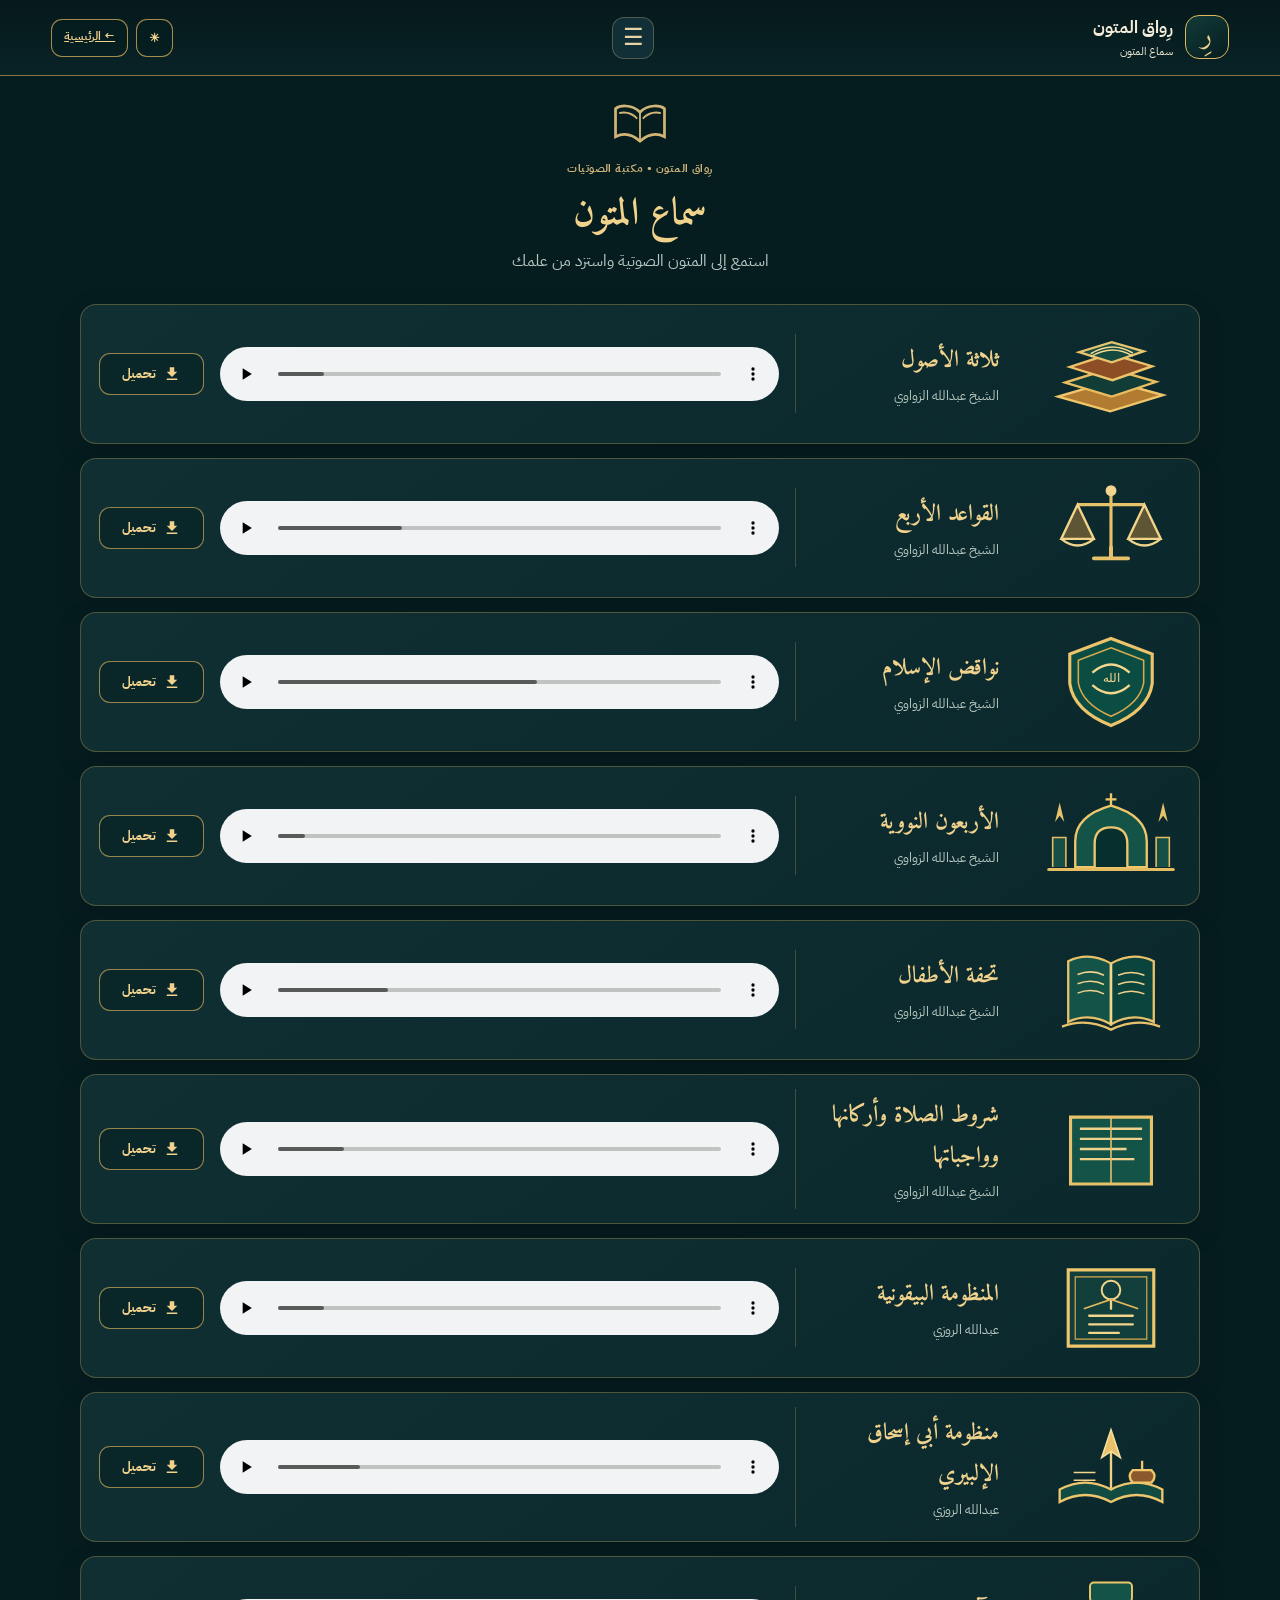
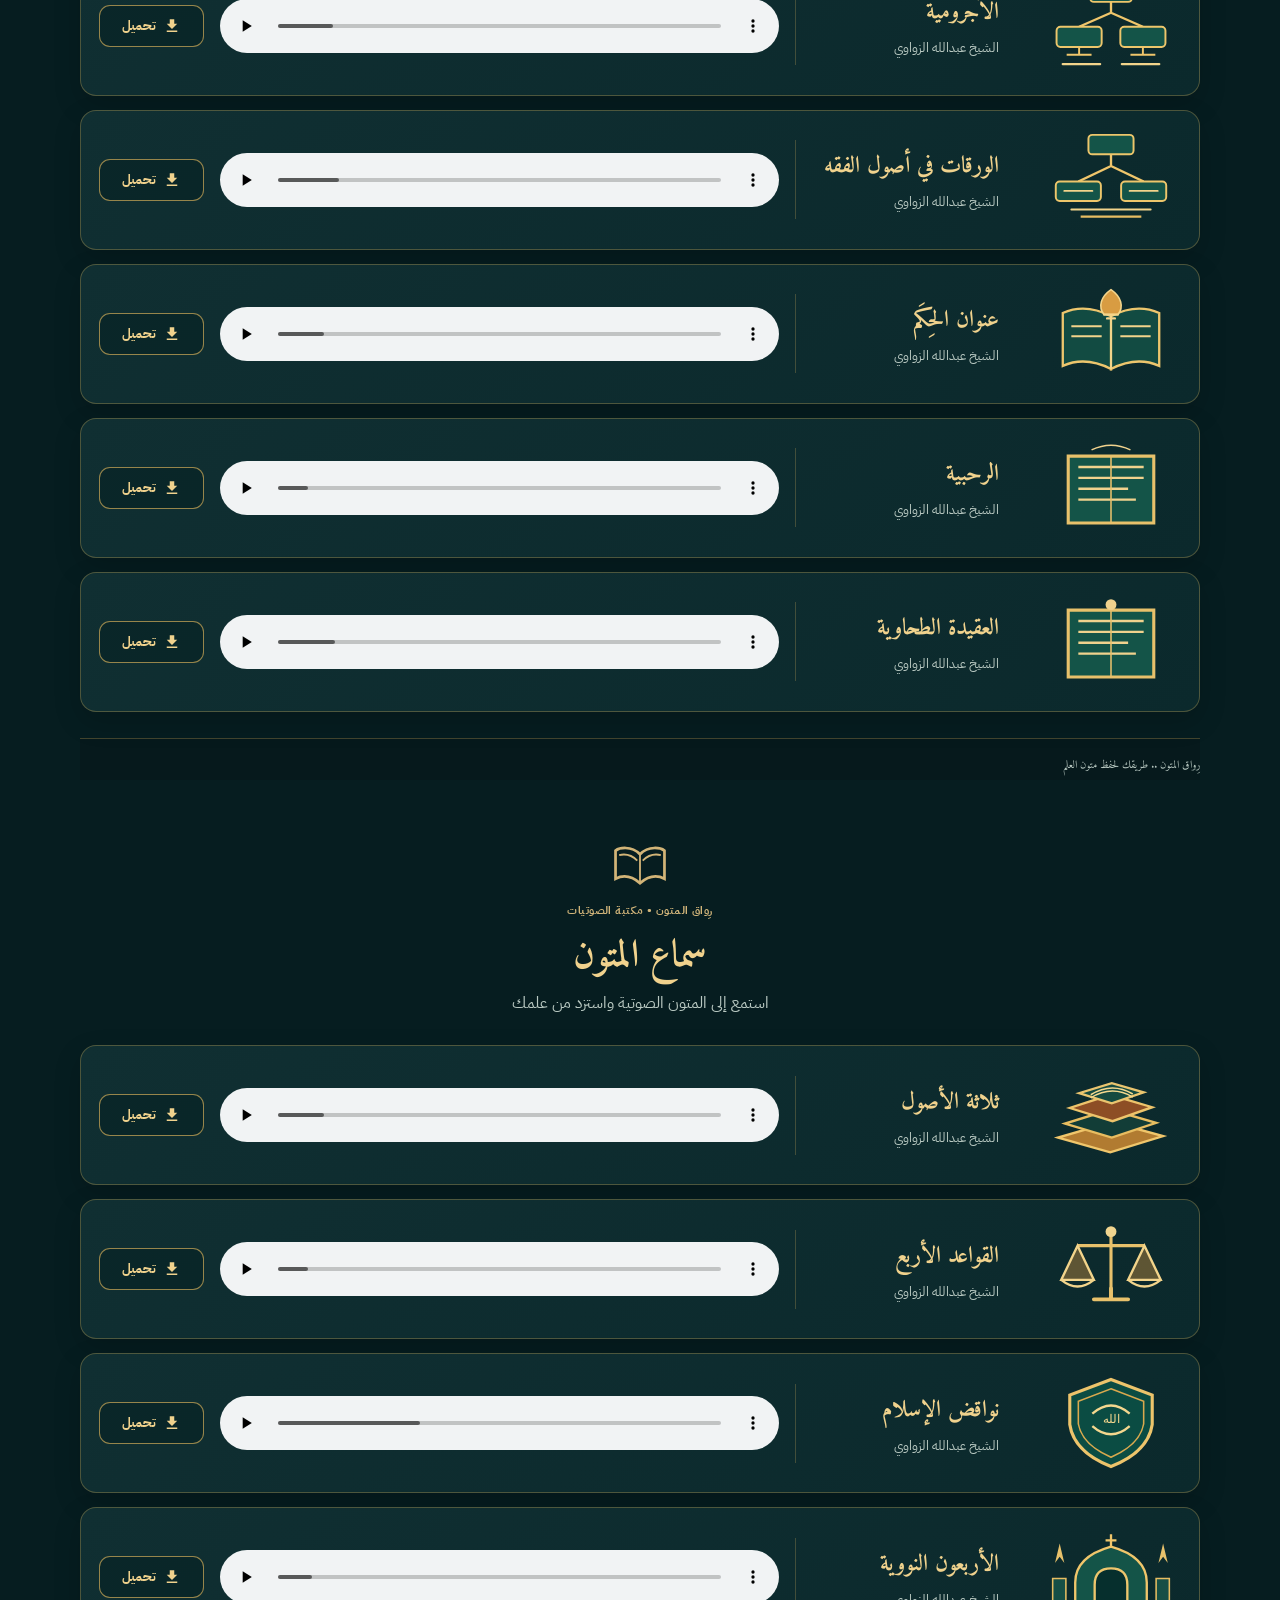
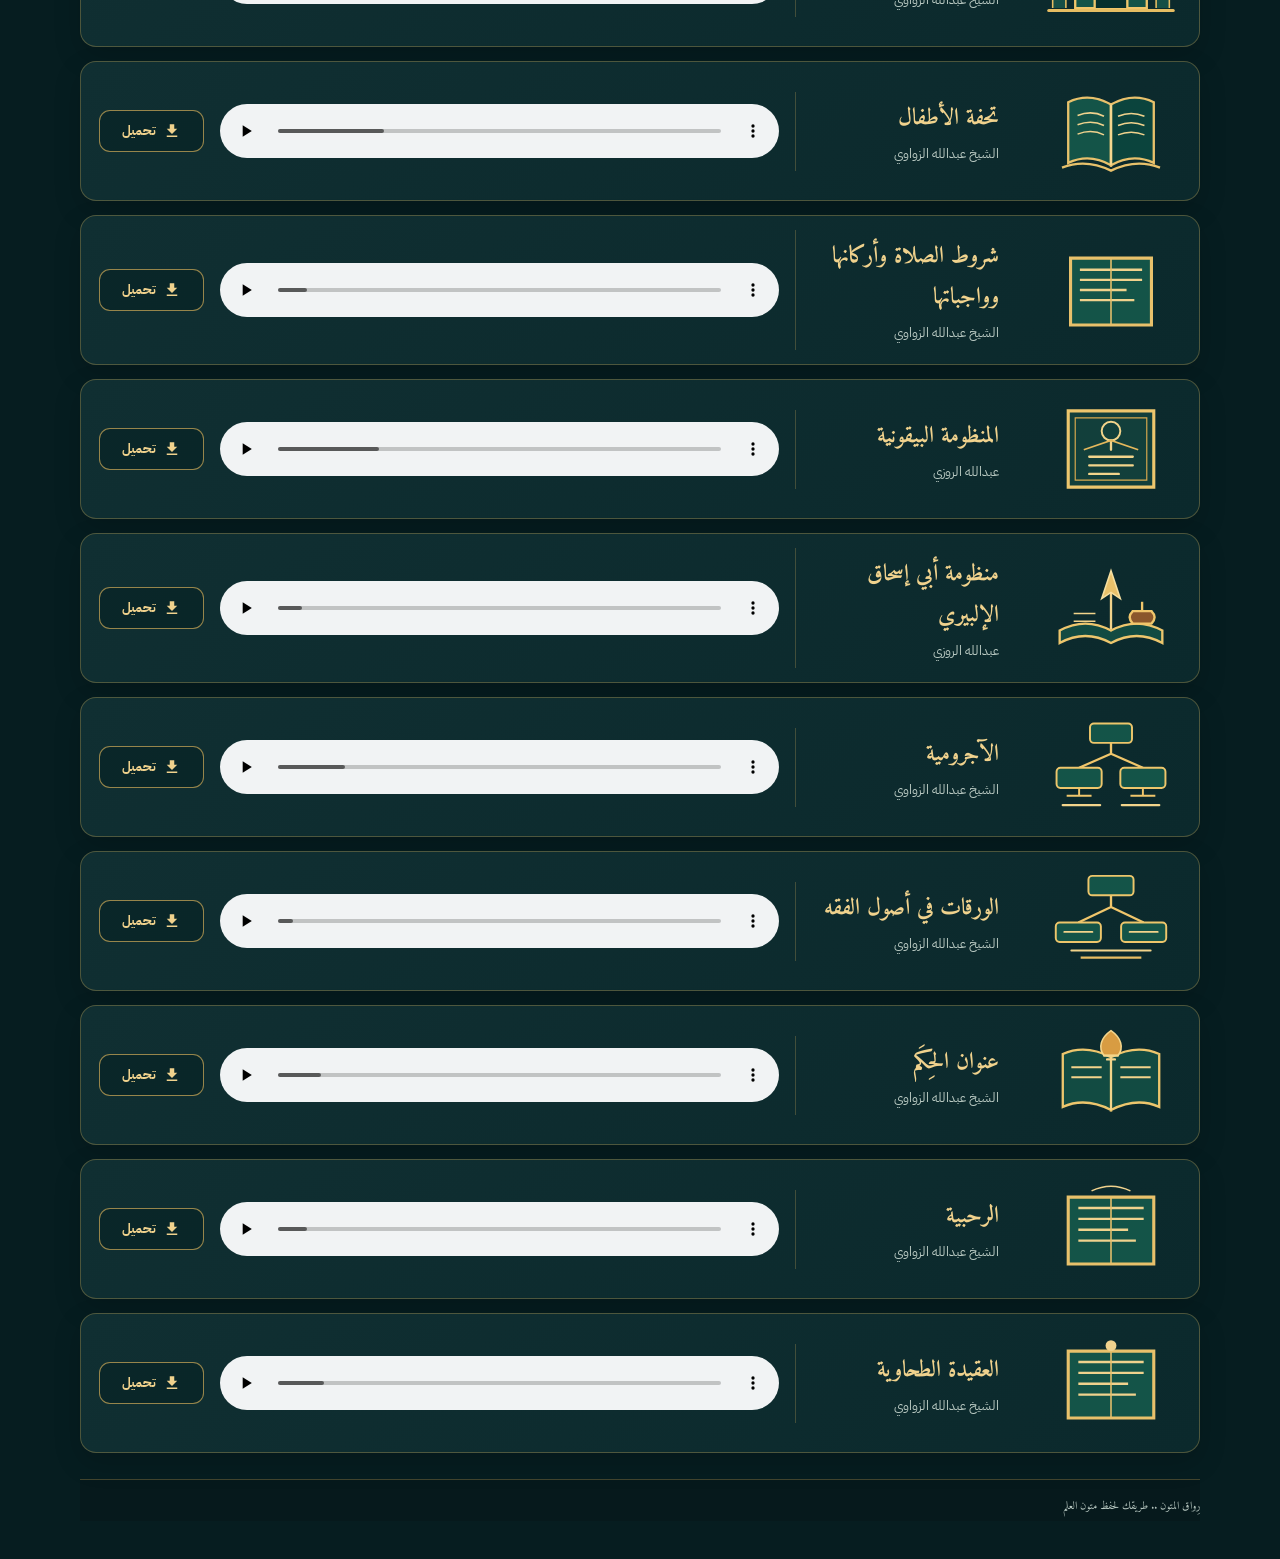
==== commit 6083d8ad: "Remove duplicate theme script include" ====
--- a/audio.html
+++ b/audio.html
@@ -22,4 +22,4 @@
 <article class="audio-row"><div class="audio-cover" role="img" aria-label="مصحف ومخطوطة لتجويد القرآن"><svg viewBox="0 0 180 130"><path d="M35 28q27-13 55 3v78q-28-16-55-3Z" fill="#145448" stroke="#e8c16b" stroke-width="3"/><path d="M145 28q-27-13-55 3v78q28-16 55-3Z" fill="#0b443d" stroke="#e8c16b" stroke-width="3"/><path d="M90 31v78" stroke="#f4d78e" stroke-width="3"/><path d="M47 45q18-7 34 1M47 57q18-7 34 1M47 69q18-7 34 1M99 46q17-7 34 0M99 58q17-7 34 0M99 70q17-7 34 0" stroke="#f0d28d" stroke-width="2" fill="none"/><path d="M27 112q31-12 63 4 32-16 63-4" stroke="#e8c16b" stroke-width="3" fill="none"/></svg></div><div class="audio-title"><h2>تحفة الأطفال</h2><p>الشيخ عبدالله الزواوي</p></div><div class="audio-player"><audio controls preload="metadata"><source src="./audio/0301ThufatUlAtfaal_AbdullahAzZwary.mp3" type="audio/mpeg"></audio></div><a class="download-audio" href="./audio/0301ThufatUlAtfaal_AbdullahAzZwary.mp3" download><svg viewBox="0 0 24 24"><path d="M5 20h14v-2H5v2ZM19 9h-4V3H9v6H5l7 7 7-7Z"/></svg>تحميل</a></article>
 <article class="audio-row"><div class="audio-cover" role="img" aria-label="كتاب في شروط الصلاة"><svg viewBox="0 0 180 130"><path d="M38 24h104v86H38z" fill="#145448" stroke="#e8c16b" stroke-width="4"/><path d="M50 39h80M50 52h80M50 65h60M50 78h70" stroke="#f0d28d" stroke-width="3"/><path d="M90 24v86" stroke="#e8c16b" stroke-width="2"/></svg></div><div class="audio-title"><h2>شروط الصلاة وأركانها وواجباتها</h2><p>الشيخ عبدالله الزواوي</p></div><div class="audio-player"><audio controls preload="metadata"><source src="./audio/0302ShurutAsSalaah_AbdullahAzZwary.mp3" type="audio/mpeg"></audio></div><a class="download-audio" href="./audio/0302ShurutAsSalaah_AbdullahAzZwary.mp3" download><svg viewBox="0 0 24 24"><path d="M5 20h14v-2H5v2ZM19 9h-4V3H9v6H5l7 7 7-7Z"/></svg>تحميل</a></article>
 <article class="audio-row"><div class="audio-cover" role="img" aria-label="المنظومة البيقونية"><svg viewBox="0 0 180 130" role="img" aria-label="مخطوطة في مصطلح الحديث"><path d="M35 16h110v98H35z" fill="#123f3b" stroke="#edc66d" stroke-width="4"/><path d="M44 25h92v80H44z" fill="none" stroke="#d9a94e" stroke-width="1.5"/><circle cx="90" cy="42" r="12" fill="none" stroke="#f2d48b" stroke-width="2.5"/><path d="M90 54v12M62 75h56M62 86h56M62 97h38" stroke="#f2d48b" stroke-width="3" stroke-linecap="round"/><path d="M55 66 90 54l35 12" fill="none" stroke="#e4b85c" stroke-width="2"/></svg></div><div class="audio-title"><h2>المنظومة البيقونية</h2><p>عبدالله الروزي</p></div><div class="audio-player"><audio controls preload="metadata"><source src="./audio/0401AlBayqooni_AbdullahRowzy.mp3" type="audio/mpeg"></audio></div><a class="download-audio" href="./audio/0401AlBayqooni_AbdullahRowzy.mp3" download><svg viewBox="0 0 24 24"><path d="M5 20h14v-2H5v2ZM19 9h-4V3H9v6H5l7 7 7-7Z"/></svg>تحميل</a></article>
-<article class="audio-row"><div class="audio-cover" role="img" aria-label="منظومة أبي إسحاق الإلبيري"><svg viewBox="0 0 180 130" role="img" aria-label="قلم ودواة وكتاب لطلب العلم"><path d="M24 94q33-18 66 0 33-18 66 0v16q-33-18-66 0-33-18-66 0z" fill="#124b42" stroke="#edc66d" stroke-width="3"/><path d="M90 92V38" stroke="#f1d28a" stroke-width="3"/><path d="M90 17 78 53l12-8 12 8z" fill="#e9c16a" stroke="#f6dfa0" stroke-width="2"/><path d="M118 69q-8 8 0 16h24q8-8 0-16z" fill="#8b572c" stroke="#f0c66b" stroke-width="3"/><path d="M130 68V57" stroke="#f0c66b" stroke-width="3"/><path d="M42 72h28M42 82h28" stroke="#f2d48b" stroke-width="2"/></svg></div><div class="audio-title"><h2>منظومة أبي إسحاق الإلبيري</h2><p>عبدالله الروزي</p></div><div class="audio-player"><audio controls preload="metadata"><source src="./audio/0402AlIlbiri_AbdullahRowzy.mp3" type="audio/mpeg"></audio></div><a class="download-audio" href="./audio/0402AlIlbiri_AbdullahRowzy.mp3" download><svg viewBox="0 0 24 24"><path d="M5 20h14v-2H5v2ZM19 9h-4V3H9v6H5l7 7 7-7Z"/></svg>تحميل</a></article><article class="audio-row"><div class="audio-cover" role="img" aria-label="الآجرومية"><svg viewBox="0 0 180 130" role="img" aria-label="مخطط مبسط لأبواب النحو"><path d="M90 34V48M90 48 49 66M90 48l41 18" stroke="#f0c66b" stroke-width="3" fill="none"/><rect x="63" y="9" width="54" height="25" rx="5" fill="#145448" stroke="#edc66b" stroke-width="2.5"/><rect x="20" y="66" width="58" height="26" rx="5" fill="#145448" stroke="#edc66b" stroke-width="2.5"/><rect x="102" y="66" width="58" height="26" rx="5" fill="#145448" stroke="#edc66b" stroke-width="2.5"/><path d="M49 92v10m82-10v10M33 102h32m82 0h-32" stroke="#f0c66b" stroke-width="2.5"/><path d="M28 114h48M104 114h48" stroke="#f2d48b" stroke-width="3" stroke-linecap="round"/></svg></div><div class="audio-title"><h2>الآجرومية</h2><p>الشيخ عبدالله الزواوي</p></div><div class="audio-player"><audio controls preload="metadata"><source src="./audio/0403AlAajurrumiyyah_AbdullahAzZwary.mp3" type="audio/mpeg"></audio></div><a class="download-audio" href="./audio/0403AlAajurrumiyyah_AbdullahAzZwary.mp3" download><svg viewBox="0 0 24 24"><path d="M5 20h14v-2H5v2ZM19 9h-4V3H9v6H5l7 7 7-7Z"/></svg>تحميل</a></article><article class="audio-row"><div class="audio-cover" role="img" aria-label="الورقات في أصول الفقه"><svg viewBox="0 0 180 130" role="img" aria-label="مخطط أصول الفقه"><path d="M90 32v15M90 47 48 67M90 47l42 20" stroke="#f0c66b" stroke-width="3" fill="none"/><rect x="61" y="7" width="58" height="25" rx="5" fill="#145448" stroke="#edc66b" stroke-width="2.5"/><rect x="19" y="67" width="58" height="25" rx="5" fill="#145448" stroke="#edc66b" stroke-width="2.5"/><rect x="103" y="67" width="58" height="25" rx="5" fill="#145448" stroke="#edc66b" stroke-width="2.5"/><path d="M30 79h36M114 79h36M39 103h102" stroke="#f2d48b" stroke-width="2.5" stroke-linecap="round"/><path d="M51 112h78" stroke="#e7bd63" stroke-width="3"/></svg></div><div class="audio-title"><h2>الورقات في أصول الفقه</h2><p>الشيخ عبدالله الزواوي</p></div><div class="audio-player"><audio controls preload="metadata"><source src="./audio/0501AlWaraqat_AbdullahAzZwary.mp3" type="audio/mpeg"></audio></div><a class="download-audio" href="./audio/0501AlWaraqat_AbdullahAzZwary.mp3" download><svg viewBox="0 0 24 24"><path d="M5 20h14v-2H5v2ZM19 9h-4V3H9v6H5l7 7 7-7Z"/></svg>تحميل</a></article><article class="audio-row"><div class="audio-cover" role="img" aria-label="عنوان الحِكَم"><svg viewBox="0 0 180 130" role="img" aria-label="كتاب حكم ومصباح علم"><path d="M28 38q29-13 62 4v68q-33-17-62-4zM152 38q-29-13-62 4v68q33-17 62-4z" fill="#124b42" stroke="#edc66d" stroke-width="3"/><path d="M90 42v68M39 55h39M39 68h39M102 55h39M102 68h39" stroke="#f2d48b" stroke-width="2.5"/><path d="M90 8c-13 9-17 22-9 32h18c8-10 4-23-9-32z" fill="#d89c42" stroke="#f4d58b" stroke-width="2"/><path d="M81 40h18M85 45h10" stroke="#f4d58b" stroke-width="3" stroke-linecap="round"/></svg></div><div class="audio-title"><h2>عنوان الحِكَم</h2><p>الشيخ عبدالله الزواوي</p></div><div class="audio-player"><audio controls preload="metadata"><source src="./audio/0502UnwanAlHikm_AbdullahAzZwary.mp3" type="audio/mpeg"></audio></div><a class="download-audio" href="./audio/0502UnwanAlHikm_AbdullahAzZwary.mp3" download><svg viewBox="0 0 24 24"><path d="M5 20h14v-2H5v2ZM19 9h-4V3H9v6H5l7 7 7-7Z"/></svg>تحميل</a></article><article class="audio-row"><div class="audio-cover" role="img" aria-label="منظومة الرحبية في الفرائض"><svg viewBox="0 0 180 130"><path d="M35 24h110v86H35z" fill="#145448" stroke="#e8c16b" stroke-width="4"/><path d="M48 38h84M48 52h84M48 66h64M48 80h74" stroke="#f0d28d" stroke-width="3"/><path d="M90 24v86" stroke="#e8c16b" stroke-width="2"/><path d="M65 16q25-12 50 0" fill="none" stroke="#f0d28d" stroke-width="2"/></svg></div><div class="audio-title"><h2>الرحبية</h2><p>الشيخ عبدالله الزواوي</p></div><div class="audio-player"><audio controls preload="metadata"><source src="./audio/0503ArRahbiyah_AbdullahAzZwary.mp3" type="audio/mpeg"></audio></div><a class="download-audio" href="./audio/0503ArRahbiyah_AbdullahAzZwary.mp3" download><svg viewBox="0 0 24 24"><path d="M5 20h14v-2H5v2ZM19 9h-4V3H9v6H5l7 7 7-7Z"/></svg>تحميل</a></article><article class="audio-row"><div class="audio-cover" role="img" aria-label="العقيدة الطحاوية"><svg viewBox="0 0 180 130"><path d="M35 24h110v86H35z" fill="#145448" stroke="#e8c16b" stroke-width="4"/><path d="M48 38h84M48 52h84M48 66h64M48 80h74" stroke="#f0d28d" stroke-width="3"/><path d="M90 24v86" stroke="#e8c16b" stroke-width="2"/><circle cx="90" cy="17" r="7" fill="#f0d28d"/></svg></div><div class="audio-title"><h2>العقيدة الطحاوية</h2><p>الشيخ عبدالله الزواوي</p></div><div class="audio-player"><audio controls preload="metadata"><source src="./audio/0504AlAqidahAtTahawiyah_AbdullahAzZwary.mp3" type="audio/mpeg"></audio></div><a class="download-audio" href="./audio/0504AlAqidahAtTahawiyah_AbdullahAzZwary.mp3" download><svg viewBox="0 0 24 24"><path d="M5 20h14v-2H5v2ZM19 9h-4V3H9v6H5l7 7 7-7Z"/></svg>تحميل</a></article></section><footer class="ornament-footer">رِواق المتون .. طريقك لحفظ متون العلم</footer></main><script src="theme.js" defer></script></body></html>+<article class="audio-row"><div class="audio-cover" role="img" aria-label="منظومة أبي إسحاق الإلبيري"><svg viewBox="0 0 180 130" role="img" aria-label="قلم ودواة وكتاب لطلب العلم"><path d="M24 94q33-18 66 0 33-18 66 0v16q-33-18-66 0-33-18-66 0z" fill="#124b42" stroke="#edc66d" stroke-width="3"/><path d="M90 92V38" stroke="#f1d28a" stroke-width="3"/><path d="M90 17 78 53l12-8 12 8z" fill="#e9c16a" stroke="#f6dfa0" stroke-width="2"/><path d="M118 69q-8 8 0 16h24q8-8 0-16z" fill="#8b572c" stroke="#f0c66b" stroke-width="3"/><path d="M130 68V57" stroke="#f0c66b" stroke-width="3"/><path d="M42 72h28M42 82h28" stroke="#f2d48b" stroke-width="2"/></svg></div><div class="audio-title"><h2>منظومة أبي إسحاق الإلبيري</h2><p>عبدالله الروزي</p></div><div class="audio-player"><audio controls preload="metadata"><source src="./audio/0402AlIlbiri_AbdullahRowzy.mp3" type="audio/mpeg"></audio></div><a class="download-audio" href="./audio/0402AlIlbiri_AbdullahRowzy.mp3" download><svg viewBox="0 0 24 24"><path d="M5 20h14v-2H5v2ZM19 9h-4V3H9v6H5l7 7 7-7Z"/></svg>تحميل</a></article><article class="audio-row"><div class="audio-cover" role="img" aria-label="الآجرومية"><svg viewBox="0 0 180 130" role="img" aria-label="مخطط مبسط لأبواب النحو"><path d="M90 34V48M90 48 49 66M90 48l41 18" stroke="#f0c66b" stroke-width="3" fill="none"/><rect x="63" y="9" width="54" height="25" rx="5" fill="#145448" stroke="#edc66b" stroke-width="2.5"/><rect x="20" y="66" width="58" height="26" rx="5" fill="#145448" stroke="#edc66b" stroke-width="2.5"/><rect x="102" y="66" width="58" height="26" rx="5" fill="#145448" stroke="#edc66b" stroke-width="2.5"/><path d="M49 92v10m82-10v10M33 102h32m82 0h-32" stroke="#f0c66b" stroke-width="2.5"/><path d="M28 114h48M104 114h48" stroke="#f2d48b" stroke-width="3" stroke-linecap="round"/></svg></div><div class="audio-title"><h2>الآجرومية</h2><p>الشيخ عبدالله الزواوي</p></div><div class="audio-player"><audio controls preload="metadata"><source src="./audio/0403AlAajurrumiyyah_AbdullahAzZwary.mp3" type="audio/mpeg"></audio></div><a class="download-audio" href="./audio/0403AlAajurrumiyyah_AbdullahAzZwary.mp3" download><svg viewBox="0 0 24 24"><path d="M5 20h14v-2H5v2ZM19 9h-4V3H9v6H5l7 7 7-7Z"/></svg>تحميل</a></article><article class="audio-row"><div class="audio-cover" role="img" aria-label="الورقات في أصول الفقه"><svg viewBox="0 0 180 130" role="img" aria-label="مخطط أصول الفقه"><path d="M90 32v15M90 47 48 67M90 47l42 20" stroke="#f0c66b" stroke-width="3" fill="none"/><rect x="61" y="7" width="58" height="25" rx="5" fill="#145448" stroke="#edc66b" stroke-width="2.5"/><rect x="19" y="67" width="58" height="25" rx="5" fill="#145448" stroke="#edc66b" stroke-width="2.5"/><rect x="103" y="67" width="58" height="25" rx="5" fill="#145448" stroke="#edc66b" stroke-width="2.5"/><path d="M30 79h36M114 79h36M39 103h102" stroke="#f2d48b" stroke-width="2.5" stroke-linecap="round"/><path d="M51 112h78" stroke="#e7bd63" stroke-width="3"/></svg></div><div class="audio-title"><h2>الورقات في أصول الفقه</h2><p>الشيخ عبدالله الزواوي</p></div><div class="audio-player"><audio controls preload="metadata"><source src="./audio/0501AlWaraqat_AbdullahAzZwary.mp3" type="audio/mpeg"></audio></div><a class="download-audio" href="./audio/0501AlWaraqat_AbdullahAzZwary.mp3" download><svg viewBox="0 0 24 24"><path d="M5 20h14v-2H5v2ZM19 9h-4V3H9v6H5l7 7 7-7Z"/></svg>تحميل</a></article><article class="audio-row"><div class="audio-cover" role="img" aria-label="عنوان الحِكَم"><svg viewBox="0 0 180 130" role="img" aria-label="كتاب حكم ومصباح علم"><path d="M28 38q29-13 62 4v68q-33-17-62-4zM152 38q-29-13-62 4v68q33-17 62-4z" fill="#124b42" stroke="#edc66d" stroke-width="3"/><path d="M90 42v68M39 55h39M39 68h39M102 55h39M102 68h39" stroke="#f2d48b" stroke-width="2.5"/><path d="M90 8c-13 9-17 22-9 32h18c8-10 4-23-9-32z" fill="#d89c42" stroke="#f4d58b" stroke-width="2"/><path d="M81 40h18M85 45h10" stroke="#f4d58b" stroke-width="3" stroke-linecap="round"/></svg></div><div class="audio-title"><h2>عنوان الحِكَم</h2><p>الشيخ عبدالله الزواوي</p></div><div class="audio-player"><audio controls preload="metadata"><source src="./audio/0502UnwanAlHikm_AbdullahAzZwary.mp3" type="audio/mpeg"></audio></div><a class="download-audio" href="./audio/0502UnwanAlHikm_AbdullahAzZwary.mp3" download><svg viewBox="0 0 24 24"><path d="M5 20h14v-2H5v2ZM19 9h-4V3H9v6H5l7 7 7-7Z"/></svg>تحميل</a></article><article class="audio-row"><div class="audio-cover" role="img" aria-label="منظومة الرحبية في الفرائض"><svg viewBox="0 0 180 130"><path d="M35 24h110v86H35z" fill="#145448" stroke="#e8c16b" stroke-width="4"/><path d="M48 38h84M48 52h84M48 66h64M48 80h74" stroke="#f0d28d" stroke-width="3"/><path d="M90 24v86" stroke="#e8c16b" stroke-width="2"/><path d="M65 16q25-12 50 0" fill="none" stroke="#f0d28d" stroke-width="2"/></svg></div><div class="audio-title"><h2>الرحبية</h2><p>الشيخ عبدالله الزواوي</p></div><div class="audio-player"><audio controls preload="metadata"><source src="./audio/0503ArRahbiyah_AbdullahAzZwary.mp3" type="audio/mpeg"></audio></div><a class="download-audio" href="./audio/0503ArRahbiyah_AbdullahAzZwary.mp3" download><svg viewBox="0 0 24 24"><path d="M5 20h14v-2H5v2ZM19 9h-4V3H9v6H5l7 7 7-7Z"/></svg>تحميل</a></article><article class="audio-row"><div class="audio-cover" role="img" aria-label="العقيدة الطحاوية"><svg viewBox="0 0 180 130"><path d="M35 24h110v86H35z" fill="#145448" stroke="#e8c16b" stroke-width="4"/><path d="M48 38h84M48 52h84M48 66h64M48 80h74" stroke="#f0d28d" stroke-width="3"/><path d="M90 24v86" stroke="#e8c16b" stroke-width="2"/><circle cx="90" cy="17" r="7" fill="#f0d28d"/></svg></div><div class="audio-title"><h2>العقيدة الطحاوية</h2><p>الشيخ عبدالله الزواوي</p></div><div class="audio-player"><audio controls preload="metadata"><source src="./audio/0504AlAqidahAtTahawiyah_AbdullahAzZwary.mp3" type="audio/mpeg"></audio></div><a class="download-audio" href="./audio/0504AlAqidahAtTahawiyah_AbdullahAzZwary.mp3" download><svg viewBox="0 0 24 24"><path d="M5 20h14v-2H5v2ZM19 9h-4V3H9v6H5l7 7 7-7Z"/></svg>تحميل</a></article></section><footer class="ornament-footer">رِواق المتون .. طريقك لحفظ متون العلم</footer></main></body></html>
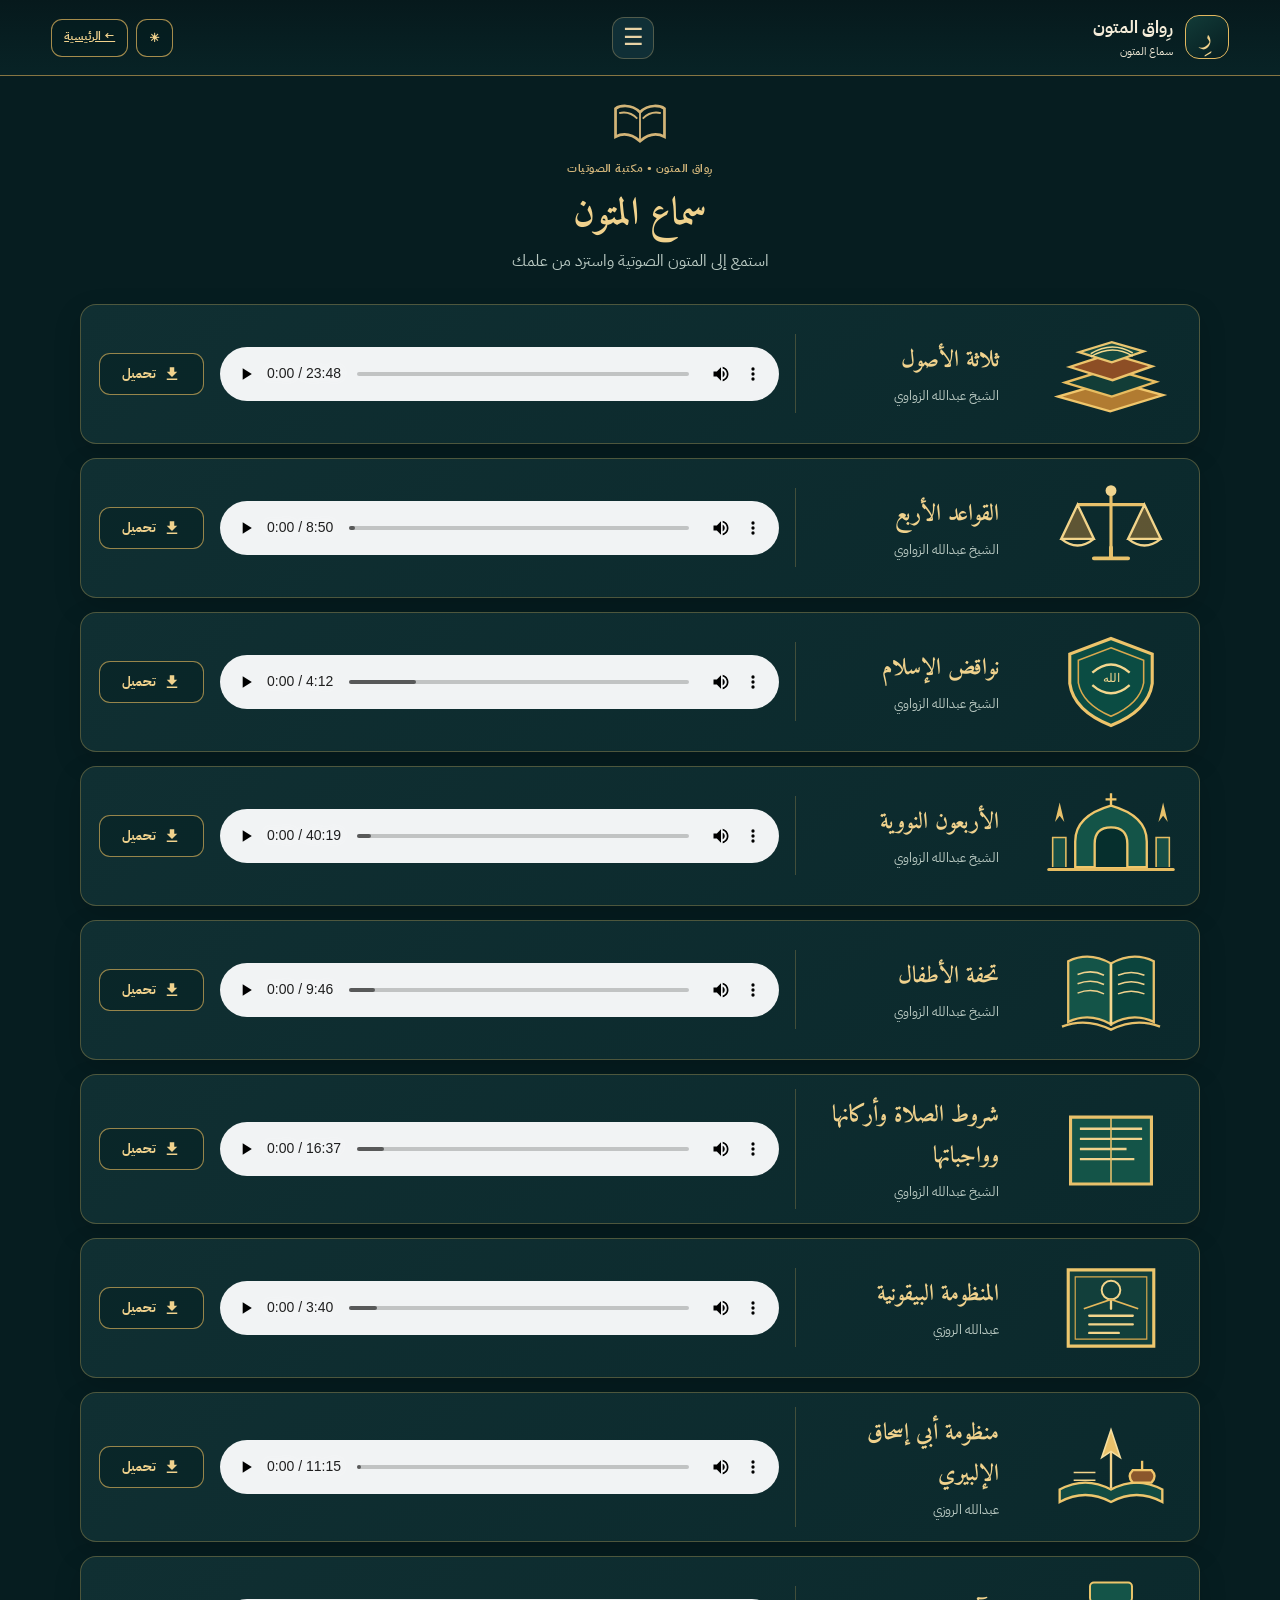
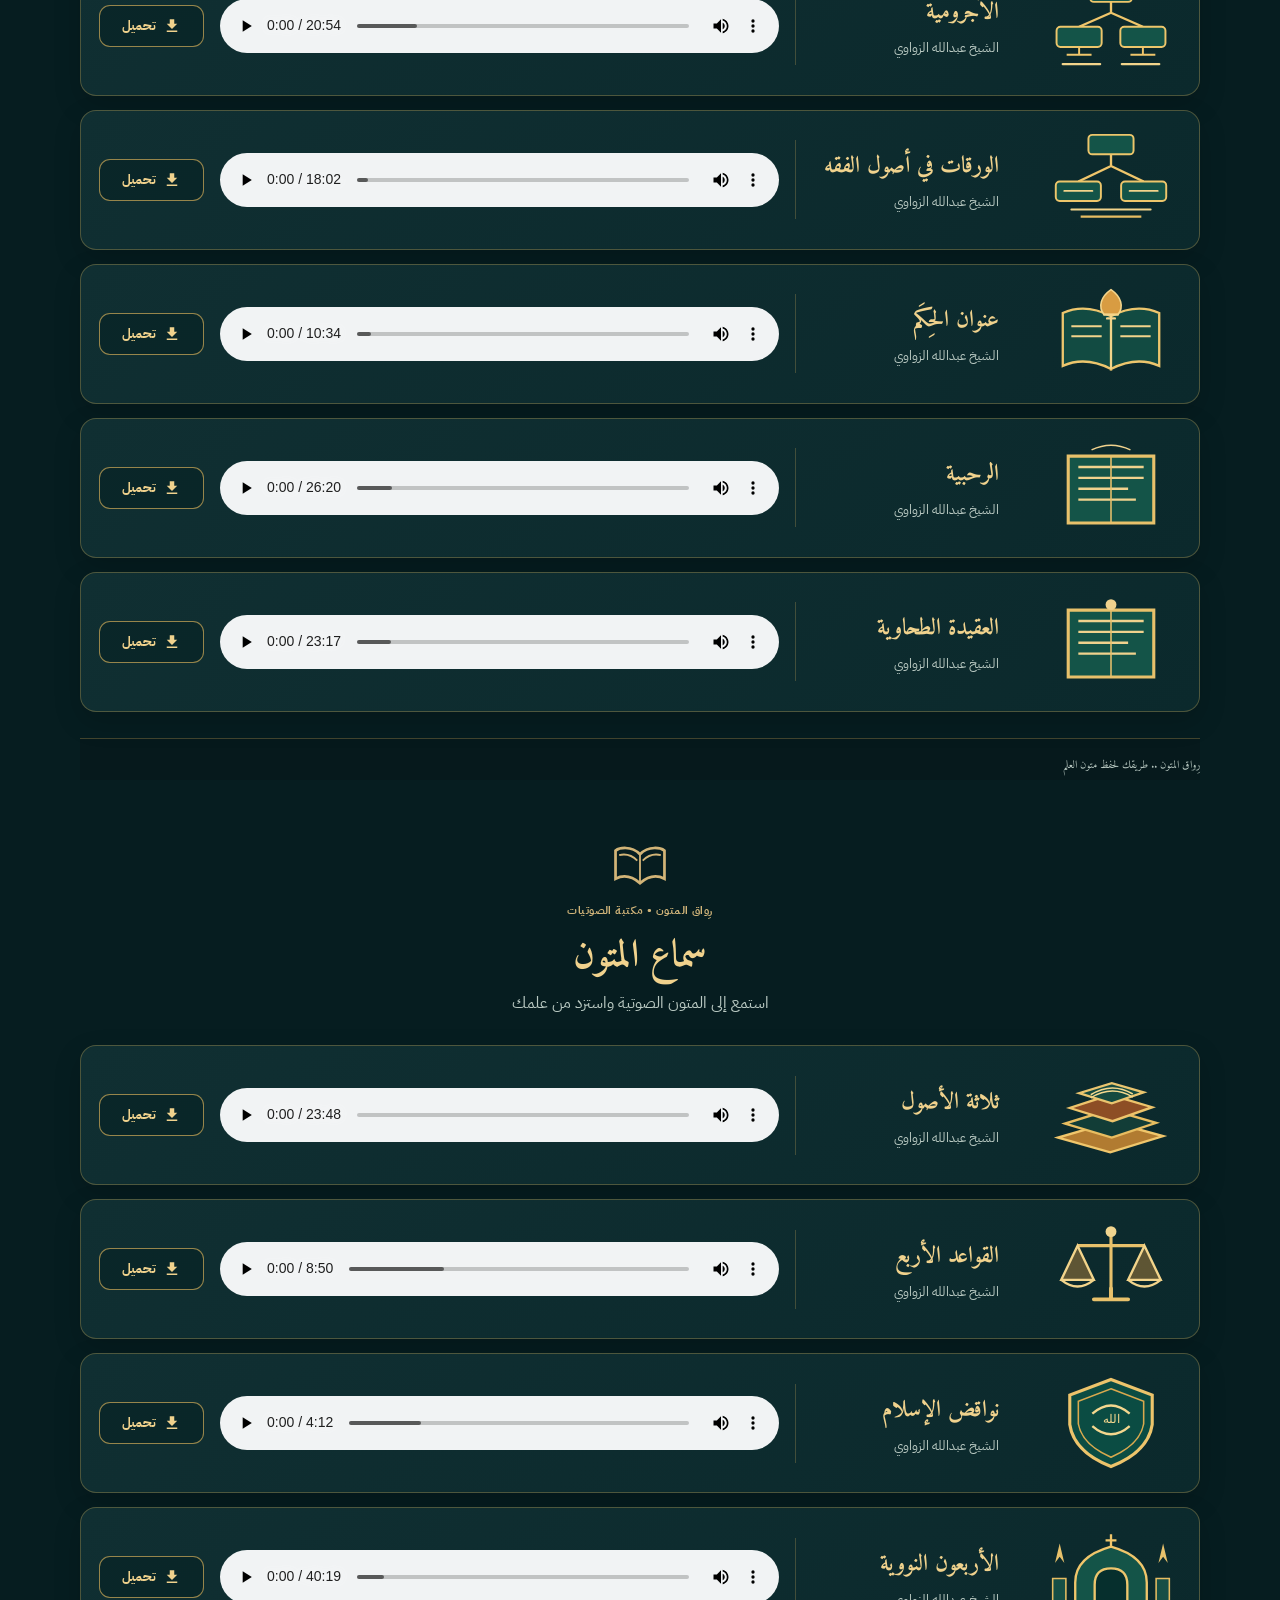
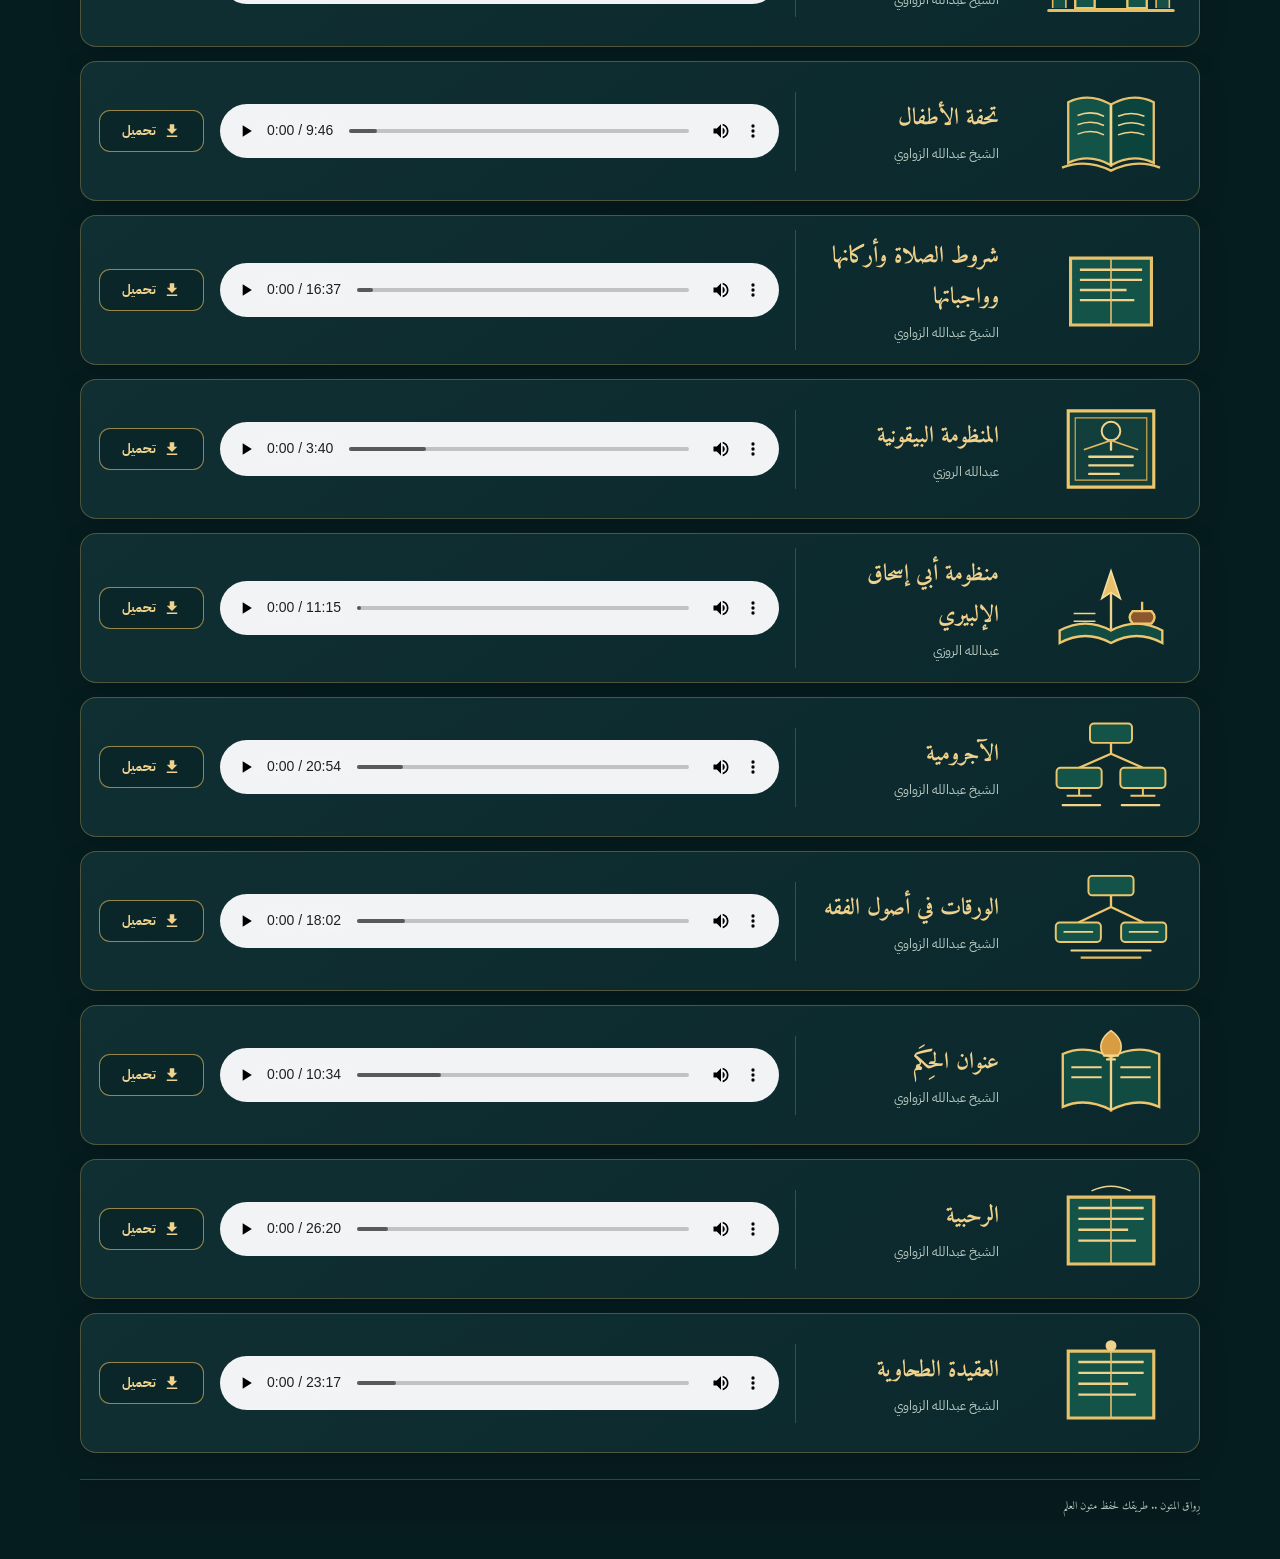
==== commit df6957f8: "Register offline support on gateway and media pages" ====
--- a/audio.html
+++ b/audio.html
@@ -12,7 +12,7 @@
 <article class="audio-row"><div class="audio-cover" role="img" aria-label="مصحف ومخطوطة لتجويد القرآن"><svg viewBox="0 0 180 130"><path d="M35 28q27-13 55 3v78q-28-16-55-3Z" fill="#145448" stroke="#e8c16b" stroke-width="3"/><path d="M145 28q-27-13-55 3v78q28-16 55-3Z" fill="#0b443d" stroke="#e8c16b" stroke-width="3"/><path d="M90 31v78" stroke="#f4d78e" stroke-width="3"/><path d="M47 45q18-7 34 1M47 57q18-7 34 1M47 69q18-7 34 1M99 46q17-7 34 0M99 58q17-7 34 0M99 70q17-7 34 0" stroke="#f0d28d" stroke-width="2" fill="none"/><path d="M27 112q31-12 63 4 32-16 63-4" stroke="#e8c16b" stroke-width="3" fill="none"/></svg></div><div class="audio-title"><h2>تحفة الأطفال</h2><p>الشيخ عبدالله الزواوي</p></div><div class="audio-player"><audio controls preload="metadata"><source src="./audio/0301ThufatUlAtfaal_AbdullahAzZwary.mp3" type="audio/mpeg"></audio></div><a class="download-audio" href="./audio/0301ThufatUlAtfaal_AbdullahAzZwary.mp3" download><svg viewBox="0 0 24 24"><path d="M5 20h14v-2H5v2ZM19 9h-4V3H9v6H5l7 7 7-7Z"/></svg>تحميل</a></article>
 <article class="audio-row"><div class="audio-cover" role="img" aria-label="كتاب في شروط الصلاة"><svg viewBox="0 0 180 130"><path d="M38 24h104v86H38z" fill="#145448" stroke="#e8c16b" stroke-width="4"/><path d="M50 39h80M50 52h80M50 65h60M50 78h70" stroke="#f0d28d" stroke-width="3"/><path d="M90 24v86" stroke="#e8c16b" stroke-width="2"/></svg></div><div class="audio-title"><h2>شروط الصلاة وأركانها وواجباتها</h2><p>الشيخ عبدالله الزواوي</p></div><div class="audio-player"><audio controls preload="metadata"><source src="./audio/0302ShurutAsSalaah_AbdullahAzZwary.mp3" type="audio/mpeg"></audio></div><a class="download-audio" href="./audio/0302ShurutAsSalaah_AbdullahAzZwary.mp3" download><svg viewBox="0 0 24 24"><path d="M5 20h14v-2H5v2ZM19 9h-4V3H9v6H5l7 7 7-7Z"/></svg>تحميل</a></article>
 <article class="audio-row"><div class="audio-cover" role="img" aria-label="المنظومة البيقونية"><svg viewBox="0 0 180 130" role="img" aria-label="مخطوطة في مصطلح الحديث"><path d="M35 16h110v98H35z" fill="#123f3b" stroke="#edc66d" stroke-width="4"/><path d="M44 25h92v80H44z" fill="none" stroke="#d9a94e" stroke-width="1.5"/><circle cx="90" cy="42" r="12" fill="none" stroke="#f2d48b" stroke-width="2.5"/><path d="M90 54v12M62 75h56M62 86h56M62 97h38" stroke="#f2d48b" stroke-width="3" stroke-linecap="round"/><path d="M55 66 90 54l35 12" fill="none" stroke="#e4b85c" stroke-width="2"/></svg></div><div class="audio-title"><h2>المنظومة البيقونية</h2><p>عبدالله الروزي</p></div><div class="audio-player"><audio controls preload="metadata"><source src="./audio/0401AlBayqooni_AbdullahRowzy.mp3" type="audio/mpeg"></audio></div><a class="download-audio" href="./audio/0401AlBayqooni_AbdullahRowzy.mp3" download><svg viewBox="0 0 24 24"><path d="M5 20h14v-2H5v2ZM19 9h-4V3H9v6H5l7 7 7-7Z"/></svg>تحميل</a></article>
-<article class="audio-row"><div class="audio-cover" role="img" aria-label="منظومة أبي إسحاق الإلبيري"><svg viewBox="0 0 180 130" role="img" aria-label="قلم ودواة وكتاب لطلب العلم"><path d="M24 94q33-18 66 0 33-18 66 0v16q-33-18-66 0-33-18-66 0z" fill="#124b42" stroke="#edc66d" stroke-width="3"/><path d="M90 92V38" stroke="#f1d28a" stroke-width="3"/><path d="M90 17 78 53l12-8 12 8z" fill="#e9c16a" stroke="#f6dfa0" stroke-width="2"/><path d="M118 69q-8 8 0 16h24q8-8 0-16z" fill="#8b572c" stroke="#f0c66b" stroke-width="3"/><path d="M130 68V57" stroke="#f0c66b" stroke-width="3"/><path d="M42 72h28M42 82h28" stroke="#f2d48b" stroke-width="2"/></svg></div><div class="audio-title"><h2>منظومة أبي إسحاق الإلبيري</h2><p>عبدالله الروزي</p></div><div class="audio-player"><audio controls preload="metadata"><source src="./audio/0402AlIlbiri_AbdullahRowzy.mp3" type="audio/mpeg"></audio></div><a class="download-audio" href="./audio/0402AlIlbiri_AbdullahRowzy.mp3" download><svg viewBox="0 0 24 24"><path d="M5 20h14v-2H5v2ZM19 9h-4V3H9v6H5l7 7 7-7Z"/></svg>تحميل</a></article><article class="audio-row"><div class="audio-cover" role="img" aria-label="الآجرومية"><svg viewBox="0 0 180 130" role="img" aria-label="مخطط مبسط لأبواب النحو"><path d="M90 34V48M90 48 49 66M90 48l41 18" stroke="#f0c66b" stroke-width="3" fill="none"/><rect x="63" y="9" width="54" height="25" rx="5" fill="#145448" stroke="#edc66b" stroke-width="2.5"/><rect x="20" y="66" width="58" height="26" rx="5" fill="#145448" stroke="#edc66b" stroke-width="2.5"/><rect x="102" y="66" width="58" height="26" rx="5" fill="#145448" stroke="#edc66b" stroke-width="2.5"/><path d="M49 92v10m82-10v10M33 102h32m82 0h-32" stroke="#f0c66b" stroke-width="2.5"/><path d="M28 114h48M104 114h48" stroke="#f2d48b" stroke-width="3" stroke-linecap="round"/></svg></div><div class="audio-title"><h2>الآجرومية</h2><p>الشيخ عبدالله الزواوي</p></div><div class="audio-player"><audio controls preload="metadata"><source src="./audio/0403AlAajurrumiyyah_AbdullahAzZwary.mp3" type="audio/mpeg"></audio></div><a class="download-audio" href="./audio/0403AlAajurrumiyyah_AbdullahAzZwary.mp3" download><svg viewBox="0 0 24 24"><path d="M5 20h14v-2H5v2ZM19 9h-4V3H9v6H5l7 7 7-7Z"/></svg>تحميل</a></article><article class="audio-row"><div class="audio-cover" role="img" aria-label="الورقات في أصول الفقه"><svg viewBox="0 0 180 130" role="img" aria-label="مخطط أصول الفقه"><path d="M90 32v15M90 47 48 67M90 47l42 20" stroke="#f0c66b" stroke-width="3" fill="none"/><rect x="61" y="7" width="58" height="25" rx="5" fill="#145448" stroke="#edc66b" stroke-width="2.5"/><rect x="19" y="67" width="58" height="25" rx="5" fill="#145448" stroke="#edc66b" stroke-width="2.5"/><rect x="103" y="67" width="58" height="25" rx="5" fill="#145448" stroke="#edc66b" stroke-width="2.5"/><path d="M30 79h36M114 79h36M39 103h102" stroke="#f2d48b" stroke-width="2.5" stroke-linecap="round"/><path d="M51 112h78" stroke="#e7bd63" stroke-width="3"/></svg></div><div class="audio-title"><h2>الورقات في أصول الفقه</h2><p>الشيخ عبدالله الزواوي</p></div><div class="audio-player"><audio controls preload="metadata"><source src="./audio/0501AlWaraqat_AbdullahAzZwary.mp3" type="audio/mpeg"></audio></div><a class="download-audio" href="./audio/0501AlWaraqat_AbdullahAzZwary.mp3" download><svg viewBox="0 0 24 24"><path d="M5 20h14v-2H5v2ZM19 9h-4V3H9v6H5l7 7 7-7Z"/></svg>تحميل</a></article><article class="audio-row"><div class="audio-cover" role="img" aria-label="عنوان الحِكَم"><svg viewBox="0 0 180 130" role="img" aria-label="كتاب حكم ومصباح علم"><path d="M28 38q29-13 62 4v68q-33-17-62-4zM152 38q-29-13-62 4v68q33-17 62-4z" fill="#124b42" stroke="#edc66d" stroke-width="3"/><path d="M90 42v68M39 55h39M39 68h39M102 55h39M102 68h39" stroke="#f2d48b" stroke-width="2.5"/><path d="M90 8c-13 9-17 22-9 32h18c8-10 4-23-9-32z" fill="#d89c42" stroke="#f4d58b" stroke-width="2"/><path d="M81 40h18M85 45h10" stroke="#f4d58b" stroke-width="3" stroke-linecap="round"/></svg></div><div class="audio-title"><h2>عنوان الحِكَم</h2><p>الشيخ عبدالله الزواوي</p></div><div class="audio-player"><audio controls preload="metadata"><source src="./audio/0502UnwanAlHikm_AbdullahAzZwary.mp3" type="audio/mpeg"></audio></div><a class="download-audio" href="./audio/0502UnwanAlHikm_AbdullahAzZwary.mp3" download><svg viewBox="0 0 24 24"><path d="M5 20h14v-2H5v2ZM19 9h-4V3H9v6H5l7 7 7-7Z"/></svg>تحميل</a></article><article class="audio-row"><div class="audio-cover" role="img" aria-label="منظومة الرحبية في الفرائض"><svg viewBox="0 0 180 130"><path d="M35 24h110v86H35z" fill="#145448" stroke="#e8c16b" stroke-width="4"/><path d="M48 38h84M48 52h84M48 66h64M48 80h74" stroke="#f0d28d" stroke-width="3"/><path d="M90 24v86" stroke="#e8c16b" stroke-width="2"/><path d="M65 16q25-12 50 0" fill="none" stroke="#f0d28d" stroke-width="2"/></svg></div><div class="audio-title"><h2>الرحبية</h2><p>الشيخ عبدالله الزواوي</p></div><div class="audio-player"><audio controls preload="metadata"><source src="./audio/0503ArRahbiyah_AbdullahAzZwary.mp3" type="audio/mpeg"></audio></div><a class="download-audio" href="./audio/0503ArRahbiyah_AbdullahAzZwary.mp3" download><svg viewBox="0 0 24 24"><path d="M5 20h14v-2H5v2ZM19 9h-4V3H9v6H5l7 7 7-7Z"/></svg>تحميل</a></article><article class="audio-row"><div class="audio-cover" role="img" aria-label="العقيدة الطحاوية"><svg viewBox="0 0 180 130"><path d="M35 24h110v86H35z" fill="#145448" stroke="#e8c16b" stroke-width="4"/><path d="M48 38h84M48 52h84M48 66h64M48 80h74" stroke="#f0d28d" stroke-width="3"/><path d="M90 24v86" stroke="#e8c16b" stroke-width="2"/><circle cx="90" cy="17" r="7" fill="#f0d28d"/></svg></div><div class="audio-title"><h2>العقيدة الطحاوية</h2><p>الشيخ عبدالله الزواوي</p></div><div class="audio-player"><audio controls preload="metadata"><source src="./audio/0504AlAqidahAtTahawiyah_AbdullahAzZwary.mp3" type="audio/mpeg"></audio></div><a class="download-audio" href="./audio/0504AlAqidahAtTahawiyah_AbdullahAzZwary.mp3" download><svg viewBox="0 0 24 24"><path d="M5 20h14v-2H5v2ZM19 9h-4V3H9v6H5l7 7 7-7Z"/></svg>تحميل</a></article></section><footer class="ornament-footer">رِواق المتون .. طريقك لحفظ متون العلم</footer></main><script src="theme.js" defer></script><script src="menu.js" defer></script></body></html>
+<article class="audio-row"><div class="audio-cover" role="img" aria-label="منظومة أبي إسحاق الإلبيري"><svg viewBox="0 0 180 130" role="img" aria-label="قلم ودواة وكتاب لطلب العلم"><path d="M24 94q33-18 66 0 33-18 66 0v16q-33-18-66 0-33-18-66 0z" fill="#124b42" stroke="#edc66d" stroke-width="3"/><path d="M90 92V38" stroke="#f1d28a" stroke-width="3"/><path d="M90 17 78 53l12-8 12 8z" fill="#e9c16a" stroke="#f6dfa0" stroke-width="2"/><path d="M118 69q-8 8 0 16h24q8-8 0-16z" fill="#8b572c" stroke="#f0c66b" stroke-width="3"/><path d="M130 68V57" stroke="#f0c66b" stroke-width="3"/><path d="M42 72h28M42 82h28" stroke="#f2d48b" stroke-width="2"/></svg></div><div class="audio-title"><h2>منظومة أبي إسحاق الإلبيري</h2><p>عبدالله الروزي</p></div><div class="audio-player"><audio controls preload="metadata"><source src="./audio/0402AlIlbiri_AbdullahRowzy.mp3" type="audio/mpeg"></audio></div><a class="download-audio" href="./audio/0402AlIlbiri_AbdullahRowzy.mp3" download><svg viewBox="0 0 24 24"><path d="M5 20h14v-2H5v2ZM19 9h-4V3H9v6H5l7 7 7-7Z"/></svg>تحميل</a></article><article class="audio-row"><div class="audio-cover" role="img" aria-label="الآجرومية"><svg viewBox="0 0 180 130" role="img" aria-label="مخطط مبسط لأبواب النحو"><path d="M90 34V48M90 48 49 66M90 48l41 18" stroke="#f0c66b" stroke-width="3" fill="none"/><rect x="63" y="9" width="54" height="25" rx="5" fill="#145448" stroke="#edc66b" stroke-width="2.5"/><rect x="20" y="66" width="58" height="26" rx="5" fill="#145448" stroke="#edc66b" stroke-width="2.5"/><rect x="102" y="66" width="58" height="26" rx="5" fill="#145448" stroke="#edc66b" stroke-width="2.5"/><path d="M49 92v10m82-10v10M33 102h32m82 0h-32" stroke="#f0c66b" stroke-width="2.5"/><path d="M28 114h48M104 114h48" stroke="#f2d48b" stroke-width="3" stroke-linecap="round"/></svg></div><div class="audio-title"><h2>الآجرومية</h2><p>الشيخ عبدالله الزواوي</p></div><div class="audio-player"><audio controls preload="metadata"><source src="./audio/0403AlAajurrumiyyah_AbdullahAzZwary.mp3" type="audio/mpeg"></audio></div><a class="download-audio" href="./audio/0403AlAajurrumiyyah_AbdullahAzZwary.mp3" download><svg viewBox="0 0 24 24"><path d="M5 20h14v-2H5v2ZM19 9h-4V3H9v6H5l7 7 7-7Z"/></svg>تحميل</a></article><article class="audio-row"><div class="audio-cover" role="img" aria-label="الورقات في أصول الفقه"><svg viewBox="0 0 180 130" role="img" aria-label="مخطط أصول الفقه"><path d="M90 32v15M90 47 48 67M90 47l42 20" stroke="#f0c66b" stroke-width="3" fill="none"/><rect x="61" y="7" width="58" height="25" rx="5" fill="#145448" stroke="#edc66b" stroke-width="2.5"/><rect x="19" y="67" width="58" height="25" rx="5" fill="#145448" stroke="#edc66b" stroke-width="2.5"/><rect x="103" y="67" width="58" height="25" rx="5" fill="#145448" stroke="#edc66b" stroke-width="2.5"/><path d="M30 79h36M114 79h36M39 103h102" stroke="#f2d48b" stroke-width="2.5" stroke-linecap="round"/><path d="M51 112h78" stroke="#e7bd63" stroke-width="3"/></svg></div><div class="audio-title"><h2>الورقات في أصول الفقه</h2><p>الشيخ عبدالله الزواوي</p></div><div class="audio-player"><audio controls preload="metadata"><source src="./audio/0501AlWaraqat_AbdullahAzZwary.mp3" type="audio/mpeg"></audio></div><a class="download-audio" href="./audio/0501AlWaraqat_AbdullahAzZwary.mp3" download><svg viewBox="0 0 24 24"><path d="M5 20h14v-2H5v2ZM19 9h-4V3H9v6H5l7 7 7-7Z"/></svg>تحميل</a></article><article class="audio-row"><div class="audio-cover" role="img" aria-label="عنوان الحِكَم"><svg viewBox="0 0 180 130" role="img" aria-label="كتاب حكم ومصباح علم"><path d="M28 38q29-13 62 4v68q-33-17-62-4zM152 38q-29-13-62 4v68q33-17 62-4z" fill="#124b42" stroke="#edc66d" stroke-width="3"/><path d="M90 42v68M39 55h39M39 68h39M102 55h39M102 68h39" stroke="#f2d48b" stroke-width="2.5"/><path d="M90 8c-13 9-17 22-9 32h18c8-10 4-23-9-32z" fill="#d89c42" stroke="#f4d58b" stroke-width="2"/><path d="M81 40h18M85 45h10" stroke="#f4d58b" stroke-width="3" stroke-linecap="round"/></svg></div><div class="audio-title"><h2>عنوان الحِكَم</h2><p>الشيخ عبدالله الزواوي</p></div><div class="audio-player"><audio controls preload="metadata"><source src="./audio/0502UnwanAlHikm_AbdullahAzZwary.mp3" type="audio/mpeg"></audio></div><a class="download-audio" href="./audio/0502UnwanAlHikm_AbdullahAzZwary.mp3" download><svg viewBox="0 0 24 24"><path d="M5 20h14v-2H5v2ZM19 9h-4V3H9v6H5l7 7 7-7Z"/></svg>تحميل</a></article><article class="audio-row"><div class="audio-cover" role="img" aria-label="منظومة الرحبية في الفرائض"><svg viewBox="0 0 180 130"><path d="M35 24h110v86H35z" fill="#145448" stroke="#e8c16b" stroke-width="4"/><path d="M48 38h84M48 52h84M48 66h64M48 80h74" stroke="#f0d28d" stroke-width="3"/><path d="M90 24v86" stroke="#e8c16b" stroke-width="2"/><path d="M65 16q25-12 50 0" fill="none" stroke="#f0d28d" stroke-width="2"/></svg></div><div class="audio-title"><h2>الرحبية</h2><p>الشيخ عبدالله الزواوي</p></div><div class="audio-player"><audio controls preload="metadata"><source src="./audio/0503ArRahbiyah_AbdullahAzZwary.mp3" type="audio/mpeg"></audio></div><a class="download-audio" href="./audio/0503ArRahbiyah_AbdullahAzZwary.mp3" download><svg viewBox="0 0 24 24"><path d="M5 20h14v-2H5v2ZM19 9h-4V3H9v6H5l7 7 7-7Z"/></svg>تحميل</a></article><article class="audio-row"><div class="audio-cover" role="img" aria-label="العقيدة الطحاوية"><svg viewBox="0 0 180 130"><path d="M35 24h110v86H35z" fill="#145448" stroke="#e8c16b" stroke-width="4"/><path d="M48 38h84M48 52h84M48 66h64M48 80h74" stroke="#f0d28d" stroke-width="3"/><path d="M90 24v86" stroke="#e8c16b" stroke-width="2"/><circle cx="90" cy="17" r="7" fill="#f0d28d"/></svg></div><div class="audio-title"><h2>العقيدة الطحاوية</h2><p>الشيخ عبدالله الزواوي</p></div><div class="audio-player"><audio controls preload="metadata"><source src="./audio/0504AlAqidahAtTahawiyah_AbdullahAzZwary.mp3" type="audio/mpeg"></audio></div><a class="download-audio" href="./audio/0504AlAqidahAtTahawiyah_AbdullahAzZwary.mp3" download><svg viewBox="0 0 24 24"><path d="M5 20h14v-2H5v2ZM19 9h-4V3H9v6H5l7 7 7-7Z"/></svg>تحميل</a></article></section><footer class="ornament-footer">رِواق المتون .. طريقك لحفظ متون العلم</footer></main><script src="theme.js" defer></script><script src="menu.js" defer></script><script>if ("serviceWorker" in navigator) window.addEventListener("load", () => navigator.serviceWorker.register("./sw.js").catch(console.error));</script></body></html>
 <main class="audio-page"><section class="audio-hero"><svg class="book-emblem" viewBox="0 0 64 48" aria-hidden="true"><path d="M32 11C22 1 9 4 5 7v31c10-5 19-2 27 5 8-7 17-10 27-5V7C55 4 42 1 32 11Z" fill="none" stroke="currentColor" stroke-width="3"/><path d="M32 11v32M9 12c8-2 15 1 20 6M55 12c-8-2-15 1-20 6" fill="none" stroke="currentColor" stroke-width="2"/></svg><span class="eyebrow">رِواق المتون • مكتبة الصوتيات</span><h1>سماع المتون</h1><p>استمع إلى المتون الصوتية واستزد من علمك</p></section>
 <section class="audio-list" aria-label="التسجيلات الصوتية">
 <article class="audio-row"><div class="audio-cover" role="img" aria-label="كتب علمية على حامل"><svg viewBox="0 0 180 130"><path d="M22 94 89 113 157 92 91 74Z" fill="#b17b31" stroke="#f0c66b" stroke-width="3"/><path d="M31 76 91 94 148 75 89 58Z" fill="#123d37" stroke="#e8bd60" stroke-width="3"/><path d="M37 56 92 73 143 55 89 39Z" fill="#8d4e25" stroke="#edc46b" stroke-width="3"/><path d="M49 37 91 50 132 36 91 24Z" fill="#154a40" stroke="#eac56f" stroke-width="3"/><path d="M64 39q27-17 54-1M64 43q27-17 54-1" fill="none" stroke="#f4d98e" stroke-width="2"/></svg></div><div class="audio-title"><h2>ثلاثة الأصول</h2><p>الشيخ عبدالله الزواوي</p></div><div class="audio-player"><audio controls preload="metadata"><source src="./audio/0201AlUsulAtThalaath_AbdullahAzZwary.mp3" type="audio/mpeg"></audio></div><a class="download-audio" href="./audio/0201AlUsulAtThalaath_AbdullahAzZwary.mp3" download><svg viewBox="0 0 24 24"><path d="M5 20h14v-2H5v2ZM19 9h-4V3H9v6H5l7 7 7-7Z"/></svg>تحميل</a></article>
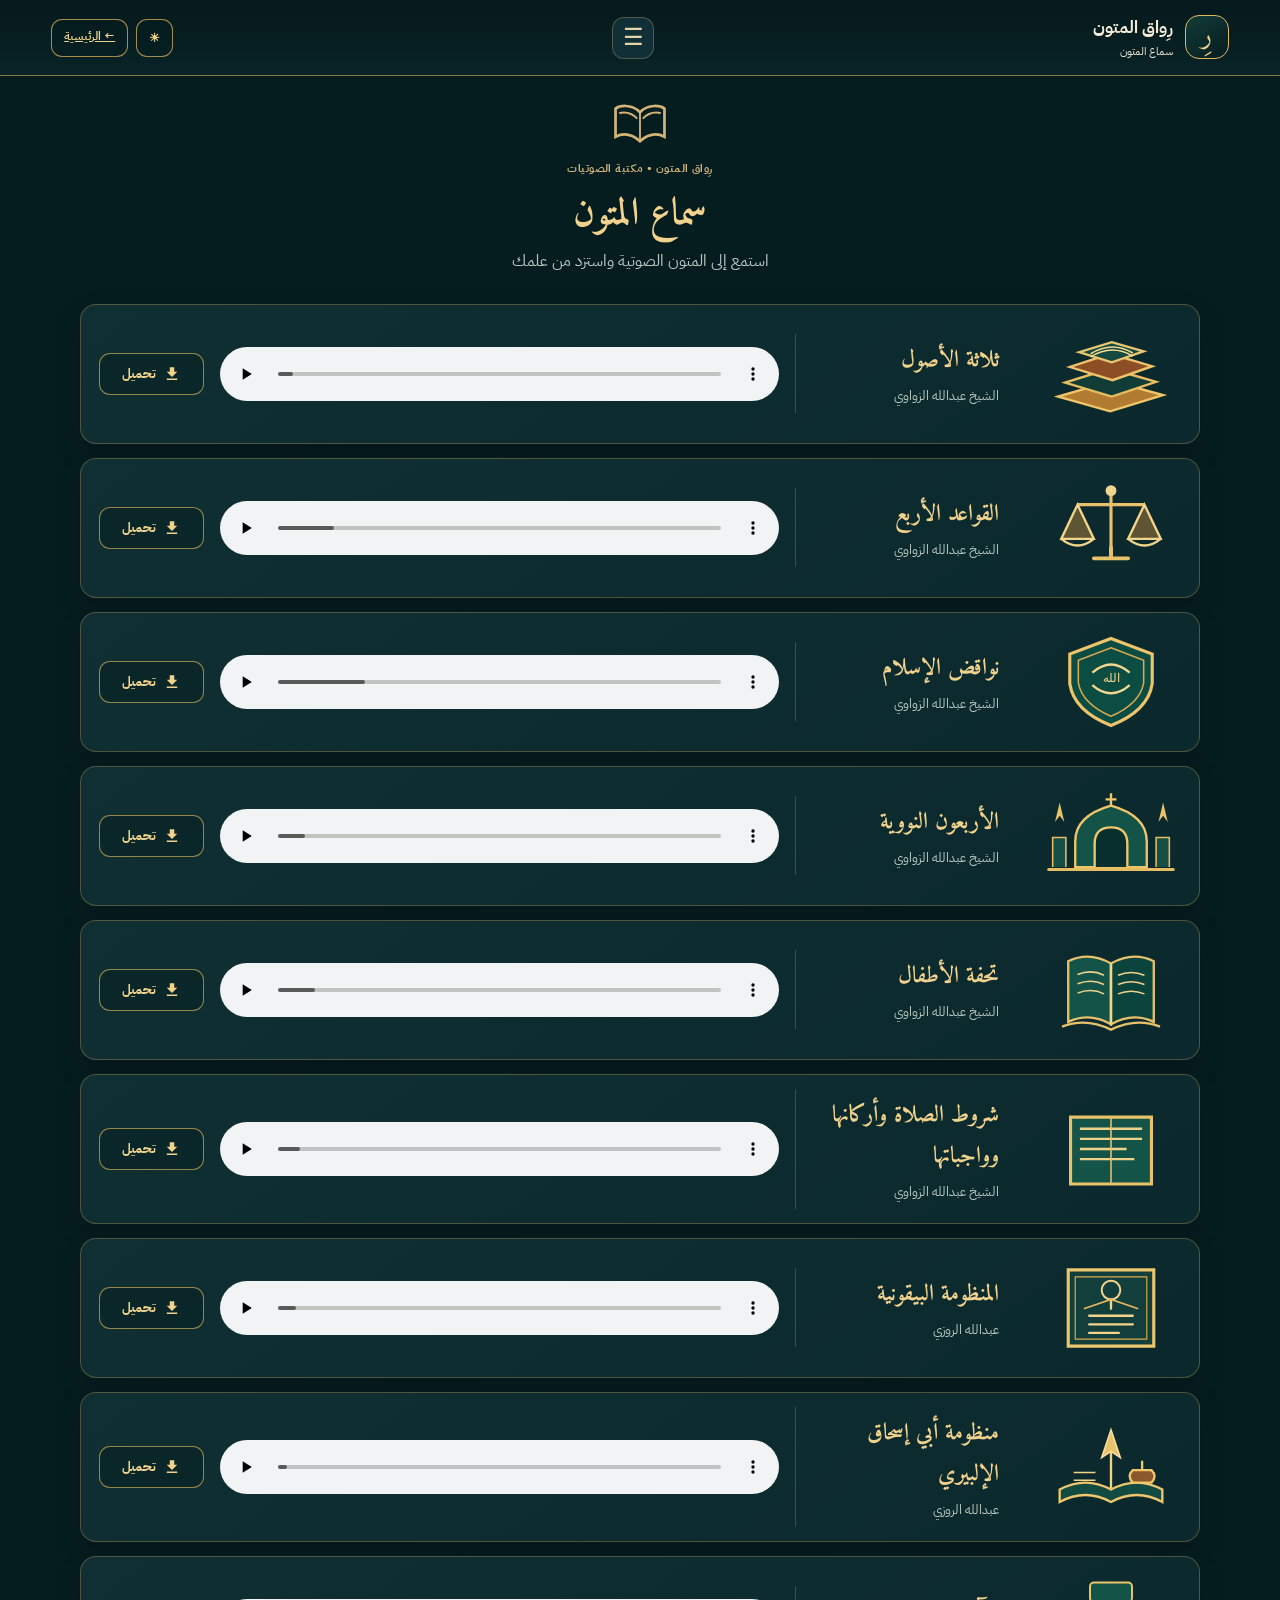
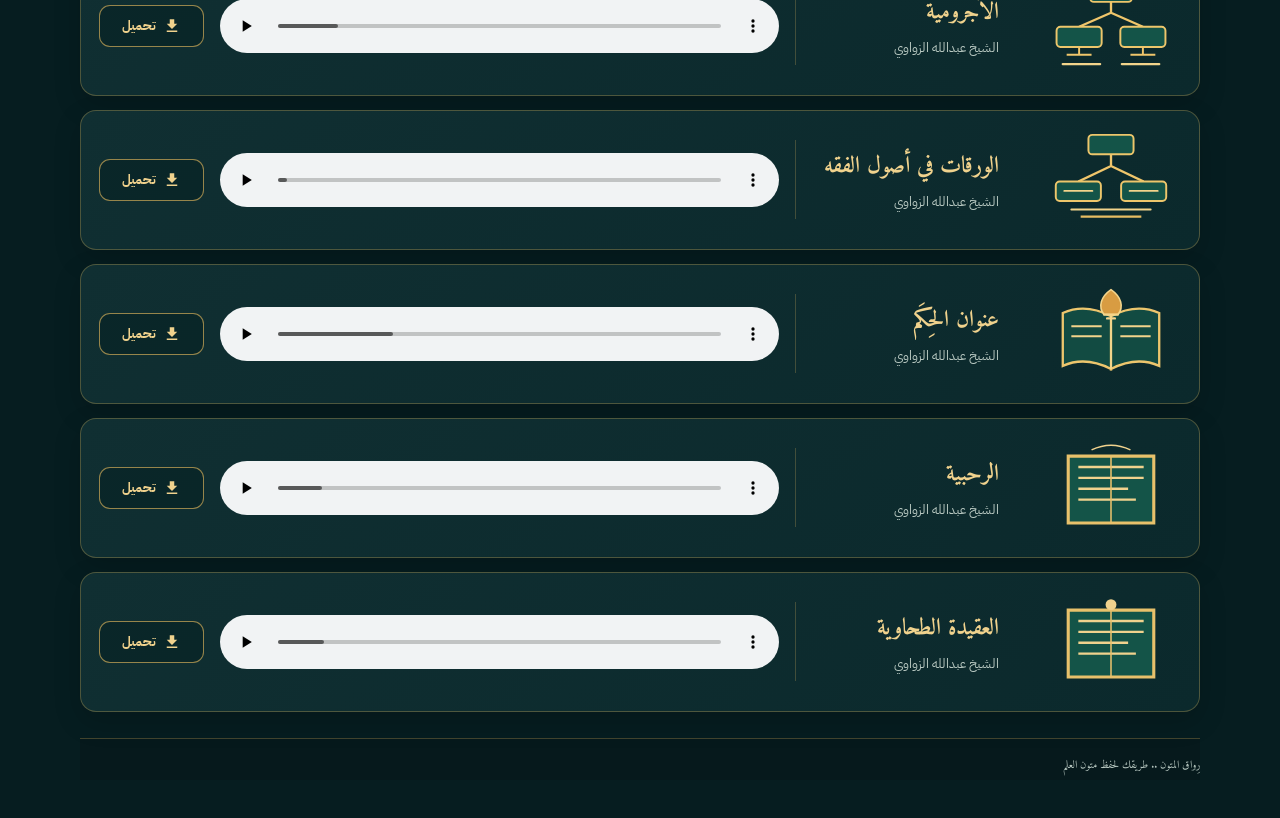
==== commit cd90c8fb: "Remove duplicated markup from audio.html" ====
--- a/audio.html
+++ b/audio.html
@@ -13,13 +13,3 @@
 <article class="audio-row"><div class="audio-cover" role="img" aria-label="كتاب في شروط الصلاة"><svg viewBox="0 0 180 130"><path d="M38 24h104v86H38z" fill="#145448" stroke="#e8c16b" stroke-width="4"/><path d="M50 39h80M50 52h80M50 65h60M50 78h70" stroke="#f0d28d" stroke-width="3"/><path d="M90 24v86" stroke="#e8c16b" stroke-width="2"/></svg></div><div class="audio-title"><h2>شروط الصلاة وأركانها وواجباتها</h2><p>الشيخ عبدالله الزواوي</p></div><div class="audio-player"><audio controls preload="metadata"><source src="./audio/0302ShurutAsSalaah_AbdullahAzZwary.mp3" type="audio/mpeg"></audio></div><a class="download-audio" href="./audio/0302ShurutAsSalaah_AbdullahAzZwary.mp3" download><svg viewBox="0 0 24 24"><path d="M5 20h14v-2H5v2ZM19 9h-4V3H9v6H5l7 7 7-7Z"/></svg>تحميل</a></article>
 <article class="audio-row"><div class="audio-cover" role="img" aria-label="المنظومة البيقونية"><svg viewBox="0 0 180 130" role="img" aria-label="مخطوطة في مصطلح الحديث"><path d="M35 16h110v98H35z" fill="#123f3b" stroke="#edc66d" stroke-width="4"/><path d="M44 25h92v80H44z" fill="none" stroke="#d9a94e" stroke-width="1.5"/><circle cx="90" cy="42" r="12" fill="none" stroke="#f2d48b" stroke-width="2.5"/><path d="M90 54v12M62 75h56M62 86h56M62 97h38" stroke="#f2d48b" stroke-width="3" stroke-linecap="round"/><path d="M55 66 90 54l35 12" fill="none" stroke="#e4b85c" stroke-width="2"/></svg></div><div class="audio-title"><h2>المنظومة البيقونية</h2><p>عبدالله الروزي</p></div><div class="audio-player"><audio controls preload="metadata"><source src="./audio/0401AlBayqooni_AbdullahRowzy.mp3" type="audio/mpeg"></audio></div><a class="download-audio" href="./audio/0401AlBayqooni_AbdullahRowzy.mp3" download><svg viewBox="0 0 24 24"><path d="M5 20h14v-2H5v2ZM19 9h-4V3H9v6H5l7 7 7-7Z"/></svg>تحميل</a></article>
 <article class="audio-row"><div class="audio-cover" role="img" aria-label="منظومة أبي إسحاق الإلبيري"><svg viewBox="0 0 180 130" role="img" aria-label="قلم ودواة وكتاب لطلب العلم"><path d="M24 94q33-18 66 0 33-18 66 0v16q-33-18-66 0-33-18-66 0z" fill="#124b42" stroke="#edc66d" stroke-width="3"/><path d="M90 92V38" stroke="#f1d28a" stroke-width="3"/><path d="M90 17 78 53l12-8 12 8z" fill="#e9c16a" stroke="#f6dfa0" stroke-width="2"/><path d="M118 69q-8 8 0 16h24q8-8 0-16z" fill="#8b572c" stroke="#f0c66b" stroke-width="3"/><path d="M130 68V57" stroke="#f0c66b" stroke-width="3"/><path d="M42 72h28M42 82h28" stroke="#f2d48b" stroke-width="2"/></svg></div><div class="audio-title"><h2>منظومة أبي إسحاق الإلبيري</h2><p>عبدالله الروزي</p></div><div class="audio-player"><audio controls preload="metadata"><source src="./audio/0402AlIlbiri_AbdullahRowzy.mp3" type="audio/mpeg"></audio></div><a class="download-audio" href="./audio/0402AlIlbiri_AbdullahRowzy.mp3" download><svg viewBox="0 0 24 24"><path d="M5 20h14v-2H5v2ZM19 9h-4V3H9v6H5l7 7 7-7Z"/></svg>تحميل</a></article><article class="audio-row"><div class="audio-cover" role="img" aria-label="الآجرومية"><svg viewBox="0 0 180 130" role="img" aria-label="مخطط مبسط لأبواب النحو"><path d="M90 34V48M90 48 49 66M90 48l41 18" stroke="#f0c66b" stroke-width="3" fill="none"/><rect x="63" y="9" width="54" height="25" rx="5" fill="#145448" stroke="#edc66b" stroke-width="2.5"/><rect x="20" y="66" width="58" height="26" rx="5" fill="#145448" stroke="#edc66b" stroke-width="2.5"/><rect x="102" y="66" width="58" height="26" rx="5" fill="#145448" stroke="#edc66b" stroke-width="2.5"/><path d="M49 92v10m82-10v10M33 102h32m82 0h-32" stroke="#f0c66b" stroke-width="2.5"/><path d="M28 114h48M104 114h48" stroke="#f2d48b" stroke-width="3" stroke-linecap="round"/></svg></div><div class="audio-title"><h2>الآجرومية</h2><p>الشيخ عبدالله الزواوي</p></div><div class="audio-player"><audio controls preload="metadata"><source src="./audio/0403AlAajurrumiyyah_AbdullahAzZwary.mp3" type="audio/mpeg"></audio></div><a class="download-audio" href="./audio/0403AlAajurrumiyyah_AbdullahAzZwary.mp3" download><svg viewBox="0 0 24 24"><path d="M5 20h14v-2H5v2ZM19 9h-4V3H9v6H5l7 7 7-7Z"/></svg>تحميل</a></article><article class="audio-row"><div class="audio-cover" role="img" aria-label="الورقات في أصول الفقه"><svg viewBox="0 0 180 130" role="img" aria-label="مخطط أصول الفقه"><path d="M90 32v15M90 47 48 67M90 47l42 20" stroke="#f0c66b" stroke-width="3" fill="none"/><rect x="61" y="7" width="58" height="25" rx="5" fill="#145448" stroke="#edc66b" stroke-width="2.5"/><rect x="19" y="67" width="58" height="25" rx="5" fill="#145448" stroke="#edc66b" stroke-width="2.5"/><rect x="103" y="67" width="58" height="25" rx="5" fill="#145448" stroke="#edc66b" stroke-width="2.5"/><path d="M30 79h36M114 79h36M39 103h102" stroke="#f2d48b" stroke-width="2.5" stroke-linecap="round"/><path d="M51 112h78" stroke="#e7bd63" stroke-width="3"/></svg></div><div class="audio-title"><h2>الورقات في أصول الفقه</h2><p>الشيخ عبدالله الزواوي</p></div><div class="audio-player"><audio controls preload="metadata"><source src="./audio/0501AlWaraqat_AbdullahAzZwary.mp3" type="audio/mpeg"></audio></div><a class="download-audio" href="./audio/0501AlWaraqat_AbdullahAzZwary.mp3" download><svg viewBox="0 0 24 24"><path d="M5 20h14v-2H5v2ZM19 9h-4V3H9v6H5l7 7 7-7Z"/></svg>تحميل</a></article><article class="audio-row"><div class="audio-cover" role="img" aria-label="عنوان الحِكَم"><svg viewBox="0 0 180 130" role="img" aria-label="كتاب حكم ومصباح علم"><path d="M28 38q29-13 62 4v68q-33-17-62-4zM152 38q-29-13-62 4v68q33-17 62-4z" fill="#124b42" stroke="#edc66d" stroke-width="3"/><path d="M90 42v68M39 55h39M39 68h39M102 55h39M102 68h39" stroke="#f2d48b" stroke-width="2.5"/><path d="M90 8c-13 9-17 22-9 32h18c8-10 4-23-9-32z" fill="#d89c42" stroke="#f4d58b" stroke-width="2"/><path d="M81 40h18M85 45h10" stroke="#f4d58b" stroke-width="3" stroke-linecap="round"/></svg></div><div class="audio-title"><h2>عنوان الحِكَم</h2><p>الشيخ عبدالله الزواوي</p></div><div class="audio-player"><audio controls preload="metadata"><source src="./audio/0502UnwanAlHikm_AbdullahAzZwary.mp3" type="audio/mpeg"></audio></div><a class="download-audio" href="./audio/0502UnwanAlHikm_AbdullahAzZwary.mp3" download><svg viewBox="0 0 24 24"><path d="M5 20h14v-2H5v2ZM19 9h-4V3H9v6H5l7 7 7-7Z"/></svg>تحميل</a></article><article class="audio-row"><div class="audio-cover" role="img" aria-label="منظومة الرحبية في الفرائض"><svg viewBox="0 0 180 130"><path d="M35 24h110v86H35z" fill="#145448" stroke="#e8c16b" stroke-width="4"/><path d="M48 38h84M48 52h84M48 66h64M48 80h74" stroke="#f0d28d" stroke-width="3"/><path d="M90 24v86" stroke="#e8c16b" stroke-width="2"/><path d="M65 16q25-12 50 0" fill="none" stroke="#f0d28d" stroke-width="2"/></svg></div><div class="audio-title"><h2>الرحبية</h2><p>الشيخ عبدالله الزواوي</p></div><div class="audio-player"><audio controls preload="metadata"><source src="./audio/0503ArRahbiyah_AbdullahAzZwary.mp3" type="audio/mpeg"></audio></div><a class="download-audio" href="./audio/0503ArRahbiyah_AbdullahAzZwary.mp3" download><svg viewBox="0 0 24 24"><path d="M5 20h14v-2H5v2ZM19 9h-4V3H9v6H5l7 7 7-7Z"/></svg>تحميل</a></article><article class="audio-row"><div class="audio-cover" role="img" aria-label="العقيدة الطحاوية"><svg viewBox="0 0 180 130"><path d="M35 24h110v86H35z" fill="#145448" stroke="#e8c16b" stroke-width="4"/><path d="M48 38h84M48 52h84M48 66h64M48 80h74" stroke="#f0d28d" stroke-width="3"/><path d="M90 24v86" stroke="#e8c16b" stroke-width="2"/><circle cx="90" cy="17" r="7" fill="#f0d28d"/></svg></div><div class="audio-title"><h2>العقيدة الطحاوية</h2><p>الشيخ عبدالله الزواوي</p></div><div class="audio-player"><audio controls preload="metadata"><source src="./audio/0504AlAqidahAtTahawiyah_AbdullahAzZwary.mp3" type="audio/mpeg"></audio></div><a class="download-audio" href="./audio/0504AlAqidahAtTahawiyah_AbdullahAzZwary.mp3" download><svg viewBox="0 0 24 24"><path d="M5 20h14v-2H5v2ZM19 9h-4V3H9v6H5l7 7 7-7Z"/></svg>تحميل</a></article></section><footer class="ornament-footer">رِواق المتون .. طريقك لحفظ متون العلم</footer></main><script src="theme.js" defer></script><script src="menu.js" defer></script><script>if ("serviceWorker" in navigator) window.addEventListener("load", () => navigator.serviceWorker.register("./sw.js").catch(console.error));</script></body></html>
-<main class="audio-page"><section class="audio-hero"><svg class="book-emblem" viewBox="0 0 64 48" aria-hidden="true"><path d="M32 11C22 1 9 4 5 7v31c10-5 19-2 27 5 8-7 17-10 27-5V7C55 4 42 1 32 11Z" fill="none" stroke="currentColor" stroke-width="3"/><path d="M32 11v32M9 12c8-2 15 1 20 6M55 12c-8-2-15 1-20 6" fill="none" stroke="currentColor" stroke-width="2"/></svg><span class="eyebrow">رِواق المتون • مكتبة الصوتيات</span><h1>سماع المتون</h1><p>استمع إلى المتون الصوتية واستزد من علمك</p></section>
-<section class="audio-list" aria-label="التسجيلات الصوتية">
-<article class="audio-row"><div class="audio-cover" role="img" aria-label="كتب علمية على حامل"><svg viewBox="0 0 180 130"><path d="M22 94 89 113 157 92 91 74Z" fill="#b17b31" stroke="#f0c66b" stroke-width="3"/><path d="M31 76 91 94 148 75 89 58Z" fill="#123d37" stroke="#e8bd60" stroke-width="3"/><path d="M37 56 92 73 143 55 89 39Z" fill="#8d4e25" stroke="#edc46b" stroke-width="3"/><path d="M49 37 91 50 132 36 91 24Z" fill="#154a40" stroke="#eac56f" stroke-width="3"/><path d="M64 39q27-17 54-1M64 43q27-17 54-1" fill="none" stroke="#f4d98e" stroke-width="2"/></svg></div><div class="audio-title"><h2>ثلاثة الأصول</h2><p>الشيخ عبدالله الزواوي</p></div><div class="audio-player"><audio controls preload="metadata"><source src="./audio/0201AlUsulAtThalaath_AbdullahAzZwary.mp3" type="audio/mpeg"></audio></div><a class="download-audio" href="./audio/0201AlUsulAtThalaath_AbdullahAzZwary.mp3" download><svg viewBox="0 0 24 24"><path d="M5 20h14v-2H5v2ZM19 9h-4V3H9v6H5l7 7 7-7Z"/></svg>تحميل</a></article>
-<article class="audio-row"><div class="audio-cover" role="img" aria-label="ميزان يرمز إلى القواعد"><svg viewBox="0 0 180 130"><path d="M90 17v86M47 35h86" stroke="#e8c16b" stroke-width="4" fill="none"/><path d="M47 35 26 79h42L47 35Zm86 0-21 44h42l-21-44Z" fill="#c18a3d" fill-opacity=".45" stroke="#f2d48b" stroke-width="3"/><path d="M26 79q21 17 42 0M112 79q21 17 42 0" fill="none" stroke="#f2d48b" stroke-width="3"/><path d="M68 104h44M90 103V90" stroke="#e8c16b" stroke-width="5" stroke-linecap="round"/><circle cx="90" cy="17" r="7" fill="#f1d58f"/></svg></div><div class="audio-title"><h2>القواعد الأربع</h2><p>الشيخ عبدالله الزواوي</p></div><div class="audio-player"><audio controls preload="metadata"><source src="./audio/0202AlQawaidAlArba_AbdullahAzZwary.mp3" type="audio/mpeg"></audio></div><a class="download-audio" href="./audio/0202AlQawaidAlArba_AbdullahAzZwary.mp3" download><svg viewBox="0 0 24 24"><path d="M5 20h14v-2H5v2ZM19 9h-4V3H9v6H5l7 7 7-7Z"/></svg>تحميل</a></article>
-<article class="audio-row"><div class="audio-cover" role="img" aria-label="درع مزخرف"><svg viewBox="0 0 180 130"><path d="M90 9 143 29v38q-5 35-53 54Q42 102 37 67V29Z" fill="#0b4c43" stroke="#edc46b" stroke-width="4"/><path d="M90 21 132 37v29q-5 27-42 43Q53 93 48 66V37Z" fill="none" stroke="#d9a94e" stroke-width="2"/><path d="M66 53q24-21 48 0M66 69q24 21 48 0" fill="none" stroke="#f4d78e" stroke-width="3"/><text x="90" y="65" text-anchor="middle" font-size="16" fill="#f4d78e" font-family="serif">الله</text></svg></div><div class="audio-title"><h2>نواقض الإسلام</h2><p>الشيخ عبدالله الزواوي</p></div><div class="audio-player"><audio controls preload="metadata"><source src="./audio/0203NawaaqidAlIslaam_AbdullahAzZwary.mp3" type="audio/mpeg"></audio></div><a class="download-audio" href="./audio/0203NawaaqidAlIslaam_AbdullahAzZwary.mp3" download><svg viewBox="0 0 24 24"><path d="M5 20h14v-2H5v2ZM19 9h-4V3H9v6H5l7 7 7-7Z"/></svg>تحميل</a></article>
-<article class="audio-row"><div class="audio-cover" role="img" aria-label="مسجد وقباب ومآذن"><svg viewBox="0 0 180 130"><path d="M15 105V67h17v38M148 105V67h17v38" fill="#164f46" stroke="#e6bd62" stroke-width="2"/><path d="M24 67V39l-6 8 6-25 6 25-6-8M157 67V39l-6 8 6-25 6 25-6-8" fill="#e7c16b"/><path d="M44 105V72q0-33 46-46 46 13 46 46v33Z" fill="#145448" stroke="#f0c66b" stroke-width="3"/><path d="M69 105V75q0-21 21-21t21 21v30" fill="#062f2d" stroke="#edc66d" stroke-width="3"/><path d="M90 26V10m-7 8h14" stroke="#f0c66b" stroke-width="3"/><path d="M10 108h160" stroke="#e6bd62" stroke-width="4" stroke-linecap="round"/></svg></div><div class="audio-title"><h2>الأربعون النووية</h2><p>الشيخ عبدالله الزواوي</p></div><div class="audio-player"><audio controls preload="metadata"><source src="./audio/0204AlArbaunAnNawawiyah_AbdullahAzZwary.mp3" type="audio/mpeg"></audio></div><a class="download-audio" href="./audio/0204AlArbaunAnNawawiyah_AbdullahAzZwary.mp3" download><svg viewBox="0 0 24 24"><path d="M5 20h14v-2H5v2ZM19 9h-4V3H9v6H5l7 7 7-7Z"/></svg>تحميل</a></article>
-<article class="audio-row"><div class="audio-cover" role="img" aria-label="مصحف ومخطوطة لتجويد القرآن"><svg viewBox="0 0 180 130"><path d="M35 28q27-13 55 3v78q-28-16-55-3Z" fill="#145448" stroke="#e8c16b" stroke-width="3"/><path d="M145 28q-27-13-55 3v78q28-16 55-3Z" fill="#0b443d" stroke="#e8c16b" stroke-width="3"/><path d="M90 31v78" stroke="#f4d78e" stroke-width="3"/><path d="M47 45q18-7 34 1M47 57q18-7 34 1M47 69q18-7 34 1M99 46q17-7 34 0M99 58q17-7 34 0M99 70q17-7 34 0" stroke="#f0d28d" stroke-width="2" fill="none"/><path d="M27 112q31-12 63 4 32-16 63-4" stroke="#e8c16b" stroke-width="3" fill="none"/></svg></div><div class="audio-title"><h2>تحفة الأطفال</h2><p>الشيخ عبدالله الزواوي</p></div><div class="audio-player"><audio controls preload="metadata"><source src="./audio/0301ThufatUlAtfaal_AbdullahAzZwary.mp3" type="audio/mpeg"></audio></div><a class="download-audio" href="./audio/0301ThufatUlAtfaal_AbdullahAzZwary.mp3" download><svg viewBox="0 0 24 24"><path d="M5 20h14v-2H5v2ZM19 9h-4V3H9v6H5l7 7 7-7Z"/></svg>تحميل</a></article>
-<article class="audio-row"><div class="audio-cover" role="img" aria-label="كتاب في شروط الصلاة"><svg viewBox="0 0 180 130"><path d="M38 24h104v86H38z" fill="#145448" stroke="#e8c16b" stroke-width="4"/><path d="M50 39h80M50 52h80M50 65h60M50 78h70" stroke="#f0d28d" stroke-width="3"/><path d="M90 24v86" stroke="#e8c16b" stroke-width="2"/></svg></div><div class="audio-title"><h2>شروط الصلاة وأركانها وواجباتها</h2><p>الشيخ عبدالله الزواوي</p></div><div class="audio-player"><audio controls preload="metadata"><source src="./audio/0302ShurutAsSalaah_AbdullahAzZwary.mp3" type="audio/mpeg"></audio></div><a class="download-audio" href="./audio/0302ShurutAsSalaah_AbdullahAzZwary.mp3" download><svg viewBox="0 0 24 24"><path d="M5 20h14v-2H5v2ZM19 9h-4V3H9v6H5l7 7 7-7Z"/></svg>تحميل</a></article>
-<article class="audio-row"><div class="audio-cover" role="img" aria-label="المنظومة البيقونية"><svg viewBox="0 0 180 130" role="img" aria-label="مخطوطة في مصطلح الحديث"><path d="M35 16h110v98H35z" fill="#123f3b" stroke="#edc66d" stroke-width="4"/><path d="M44 25h92v80H44z" fill="none" stroke="#d9a94e" stroke-width="1.5"/><circle cx="90" cy="42" r="12" fill="none" stroke="#f2d48b" stroke-width="2.5"/><path d="M90 54v12M62 75h56M62 86h56M62 97h38" stroke="#f2d48b" stroke-width="3" stroke-linecap="round"/><path d="M55 66 90 54l35 12" fill="none" stroke="#e4b85c" stroke-width="2"/></svg></div><div class="audio-title"><h2>المنظومة البيقونية</h2><p>عبدالله الروزي</p></div><div class="audio-player"><audio controls preload="metadata"><source src="./audio/0401AlBayqooni_AbdullahRowzy.mp3" type="audio/mpeg"></audio></div><a class="download-audio" href="./audio/0401AlBayqooni_AbdullahRowzy.mp3" download><svg viewBox="0 0 24 24"><path d="M5 20h14v-2H5v2ZM19 9h-4V3H9v6H5l7 7 7-7Z"/></svg>تحميل</a></article>
-<article class="audio-row"><div class="audio-cover" role="img" aria-label="منظومة أبي إسحاق الإلبيري"><svg viewBox="0 0 180 130" role="img" aria-label="قلم ودواة وكتاب لطلب العلم"><path d="M24 94q33-18 66 0 33-18 66 0v16q-33-18-66 0-33-18-66 0z" fill="#124b42" stroke="#edc66d" stroke-width="3"/><path d="M90 92V38" stroke="#f1d28a" stroke-width="3"/><path d="M90 17 78 53l12-8 12 8z" fill="#e9c16a" stroke="#f6dfa0" stroke-width="2"/><path d="M118 69q-8 8 0 16h24q8-8 0-16z" fill="#8b572c" stroke="#f0c66b" stroke-width="3"/><path d="M130 68V57" stroke="#f0c66b" stroke-width="3"/><path d="M42 72h28M42 82h28" stroke="#f2d48b" stroke-width="2"/></svg></div><div class="audio-title"><h2>منظومة أبي إسحاق الإلبيري</h2><p>عبدالله الروزي</p></div><div class="audio-player"><audio controls preload="metadata"><source src="./audio/0402AlIlbiri_AbdullahRowzy.mp3" type="audio/mpeg"></audio></div><a class="download-audio" href="./audio/0402AlIlbiri_AbdullahRowzy.mp3" download><svg viewBox="0 0 24 24"><path d="M5 20h14v-2H5v2ZM19 9h-4V3H9v6H5l7 7 7-7Z"/></svg>تحميل</a></article><article class="audio-row"><div class="audio-cover" role="img" aria-label="الآجرومية"><svg viewBox="0 0 180 130" role="img" aria-label="مخطط مبسط لأبواب النحو"><path d="M90 34V48M90 48 49 66M90 48l41 18" stroke="#f0c66b" stroke-width="3" fill="none"/><rect x="63" y="9" width="54" height="25" rx="5" fill="#145448" stroke="#edc66b" stroke-width="2.5"/><rect x="20" y="66" width="58" height="26" rx="5" fill="#145448" stroke="#edc66b" stroke-width="2.5"/><rect x="102" y="66" width="58" height="26" rx="5" fill="#145448" stroke="#edc66b" stroke-width="2.5"/><path d="M49 92v10m82-10v10M33 102h32m82 0h-32" stroke="#f0c66b" stroke-width="2.5"/><path d="M28 114h48M104 114h48" stroke="#f2d48b" stroke-width="3" stroke-linecap="round"/></svg></div><div class="audio-title"><h2>الآجرومية</h2><p>الشيخ عبدالله الزواوي</p></div><div class="audio-player"><audio controls preload="metadata"><source src="./audio/0403AlAajurrumiyyah_AbdullahAzZwary.mp3" type="audio/mpeg"></audio></div><a class="download-audio" href="./audio/0403AlAajurrumiyyah_AbdullahAzZwary.mp3" download><svg viewBox="0 0 24 24"><path d="M5 20h14v-2H5v2ZM19 9h-4V3H9v6H5l7 7 7-7Z"/></svg>تحميل</a></article><article class="audio-row"><div class="audio-cover" role="img" aria-label="الورقات في أصول الفقه"><svg viewBox="0 0 180 130" role="img" aria-label="مخطط أصول الفقه"><path d="M90 32v15M90 47 48 67M90 47l42 20" stroke="#f0c66b" stroke-width="3" fill="none"/><rect x="61" y="7" width="58" height="25" rx="5" fill="#145448" stroke="#edc66b" stroke-width="2.5"/><rect x="19" y="67" width="58" height="25" rx="5" fill="#145448" stroke="#edc66b" stroke-width="2.5"/><rect x="103" y="67" width="58" height="25" rx="5" fill="#145448" stroke="#edc66b" stroke-width="2.5"/><path d="M30 79h36M114 79h36M39 103h102" stroke="#f2d48b" stroke-width="2.5" stroke-linecap="round"/><path d="M51 112h78" stroke="#e7bd63" stroke-width="3"/></svg></div><div class="audio-title"><h2>الورقات في أصول الفقه</h2><p>الشيخ عبدالله الزواوي</p></div><div class="audio-player"><audio controls preload="metadata"><source src="./audio/0501AlWaraqat_AbdullahAzZwary.mp3" type="audio/mpeg"></audio></div><a class="download-audio" href="./audio/0501AlWaraqat_AbdullahAzZwary.mp3" download><svg viewBox="0 0 24 24"><path d="M5 20h14v-2H5v2ZM19 9h-4V3H9v6H5l7 7 7-7Z"/></svg>تحميل</a></article><article class="audio-row"><div class="audio-cover" role="img" aria-label="عنوان الحِكَم"><svg viewBox="0 0 180 130" role="img" aria-label="كتاب حكم ومصباح علم"><path d="M28 38q29-13 62 4v68q-33-17-62-4zM152 38q-29-13-62 4v68q33-17 62-4z" fill="#124b42" stroke="#edc66d" stroke-width="3"/><path d="M90 42v68M39 55h39M39 68h39M102 55h39M102 68h39" stroke="#f2d48b" stroke-width="2.5"/><path d="M90 8c-13 9-17 22-9 32h18c8-10 4-23-9-32z" fill="#d89c42" stroke="#f4d58b" stroke-width="2"/><path d="M81 40h18M85 45h10" stroke="#f4d58b" stroke-width="3" stroke-linecap="round"/></svg></div><div class="audio-title"><h2>عنوان الحِكَم</h2><p>الشيخ عبدالله الزواوي</p></div><div class="audio-player"><audio controls preload="metadata"><source src="./audio/0502UnwanAlHikm_AbdullahAzZwary.mp3" type="audio/mpeg"></audio></div><a class="download-audio" href="./audio/0502UnwanAlHikm_AbdullahAzZwary.mp3" download><svg viewBox="0 0 24 24"><path d="M5 20h14v-2H5v2ZM19 9h-4V3H9v6H5l7 7 7-7Z"/></svg>تحميل</a></article><article class="audio-row"><div class="audio-cover" role="img" aria-label="منظومة الرحبية في الفرائض"><svg viewBox="0 0 180 130"><path d="M35 24h110v86H35z" fill="#145448" stroke="#e8c16b" stroke-width="4"/><path d="M48 38h84M48 52h84M48 66h64M48 80h74" stroke="#f0d28d" stroke-width="3"/><path d="M90 24v86" stroke="#e8c16b" stroke-width="2"/><path d="M65 16q25-12 50 0" fill="none" stroke="#f0d28d" stroke-width="2"/></svg></div><div class="audio-title"><h2>الرحبية</h2><p>الشيخ عبدالله الزواوي</p></div><div class="audio-player"><audio controls preload="metadata"><source src="./audio/0503ArRahbiyah_AbdullahAzZwary.mp3" type="audio/mpeg"></audio></div><a class="download-audio" href="./audio/0503ArRahbiyah_AbdullahAzZwary.mp3" download><svg viewBox="0 0 24 24"><path d="M5 20h14v-2H5v2ZM19 9h-4V3H9v6H5l7 7 7-7Z"/></svg>تحميل</a></article><article class="audio-row"><div class="audio-cover" role="img" aria-label="العقيدة الطحاوية"><svg viewBox="0 0 180 130"><path d="M35 24h110v86H35z" fill="#145448" stroke="#e8c16b" stroke-width="4"/><path d="M48 38h84M48 52h84M48 66h64M48 80h74" stroke="#f0d28d" stroke-width="3"/><path d="M90 24v86" stroke="#e8c16b" stroke-width="2"/><circle cx="90" cy="17" r="7" fill="#f0d28d"/></svg></div><div class="audio-title"><h2>العقيدة الطحاوية</h2><p>الشيخ عبدالله الزواوي</p></div><div class="audio-player"><audio controls preload="metadata"><source src="./audio/0504AlAqidahAtTahawiyah_AbdullahAzZwary.mp3" type="audio/mpeg"></audio></div><a class="download-audio" href="./audio/0504AlAqidahAtTahawiyah_AbdullahAzZwary.mp3" download><svg viewBox="0 0 24 24"><path d="M5 20h14v-2H5v2ZM19 9h-4V3H9v6H5l7 7 7-7Z"/></svg>تحميل</a></article></section><footer class="ornament-footer">رِواق المتون .. طريقك لحفظ متون العلم</footer></main></body></html>
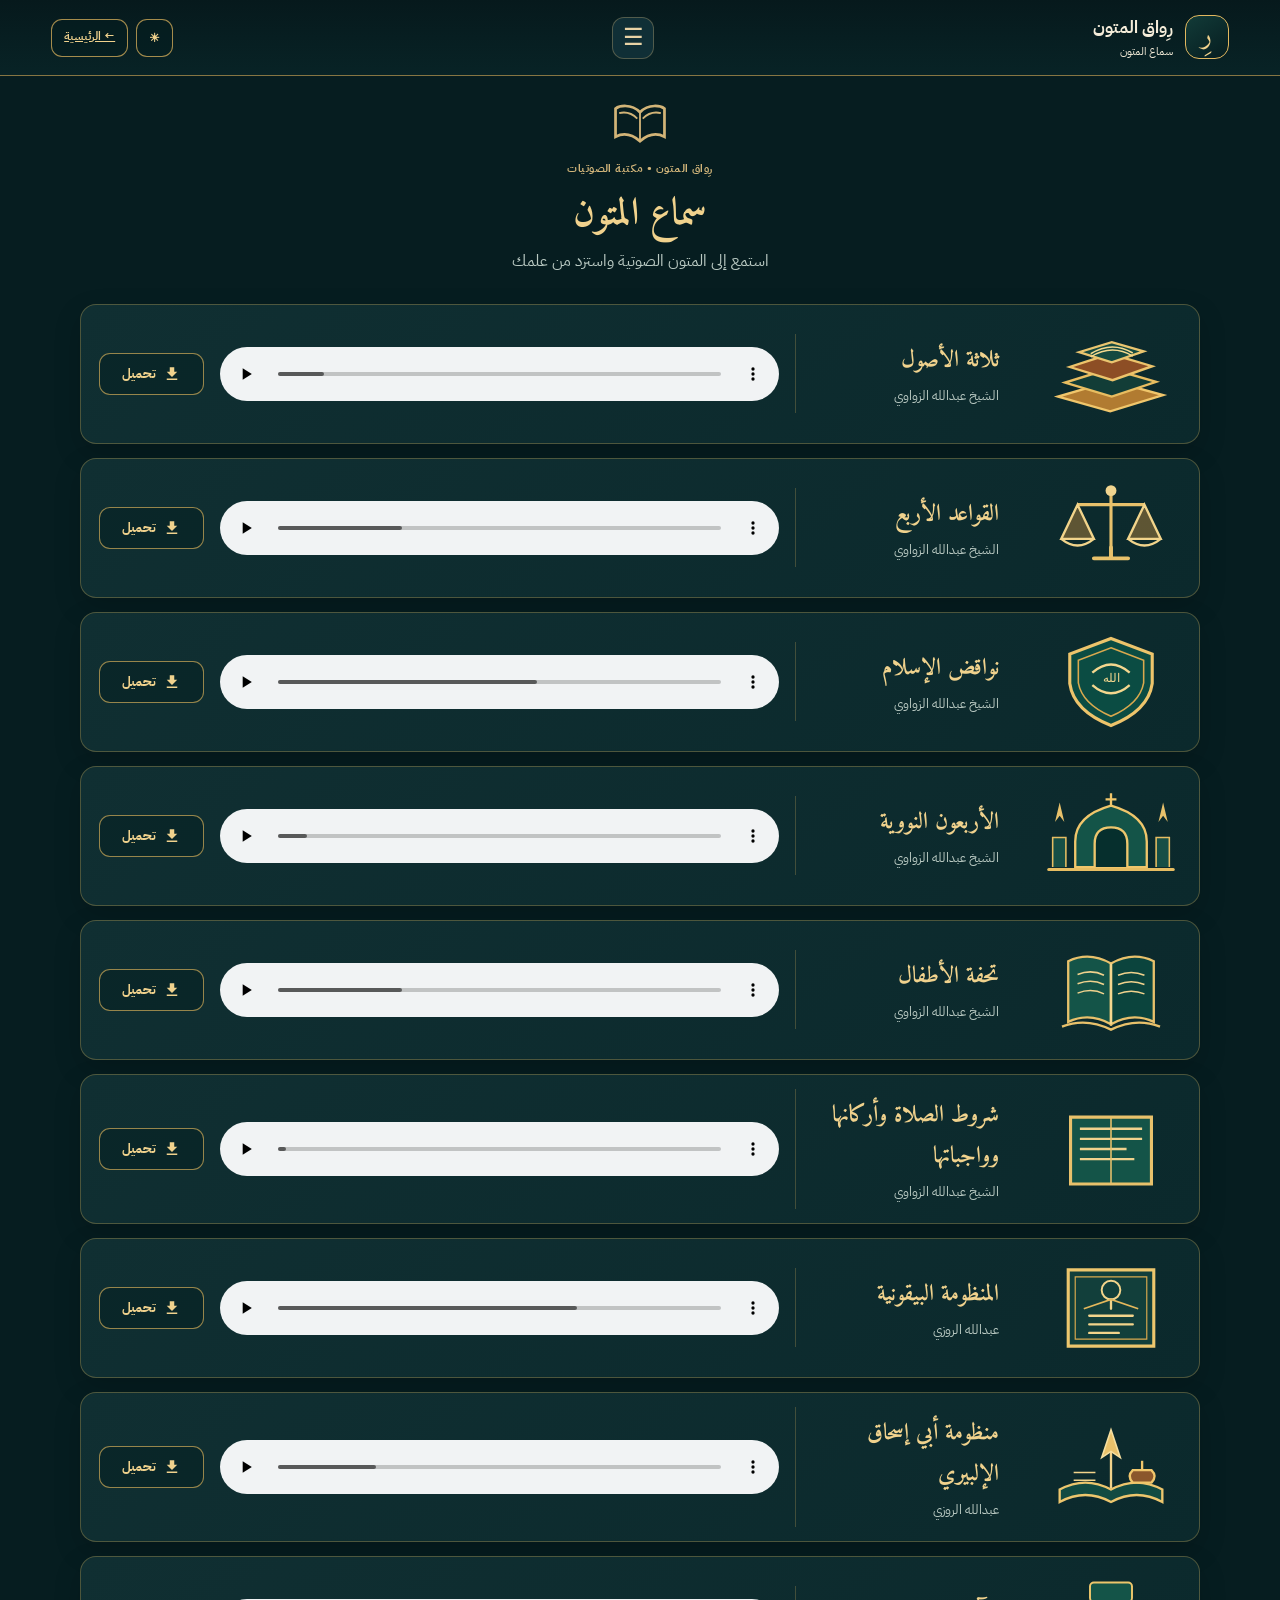
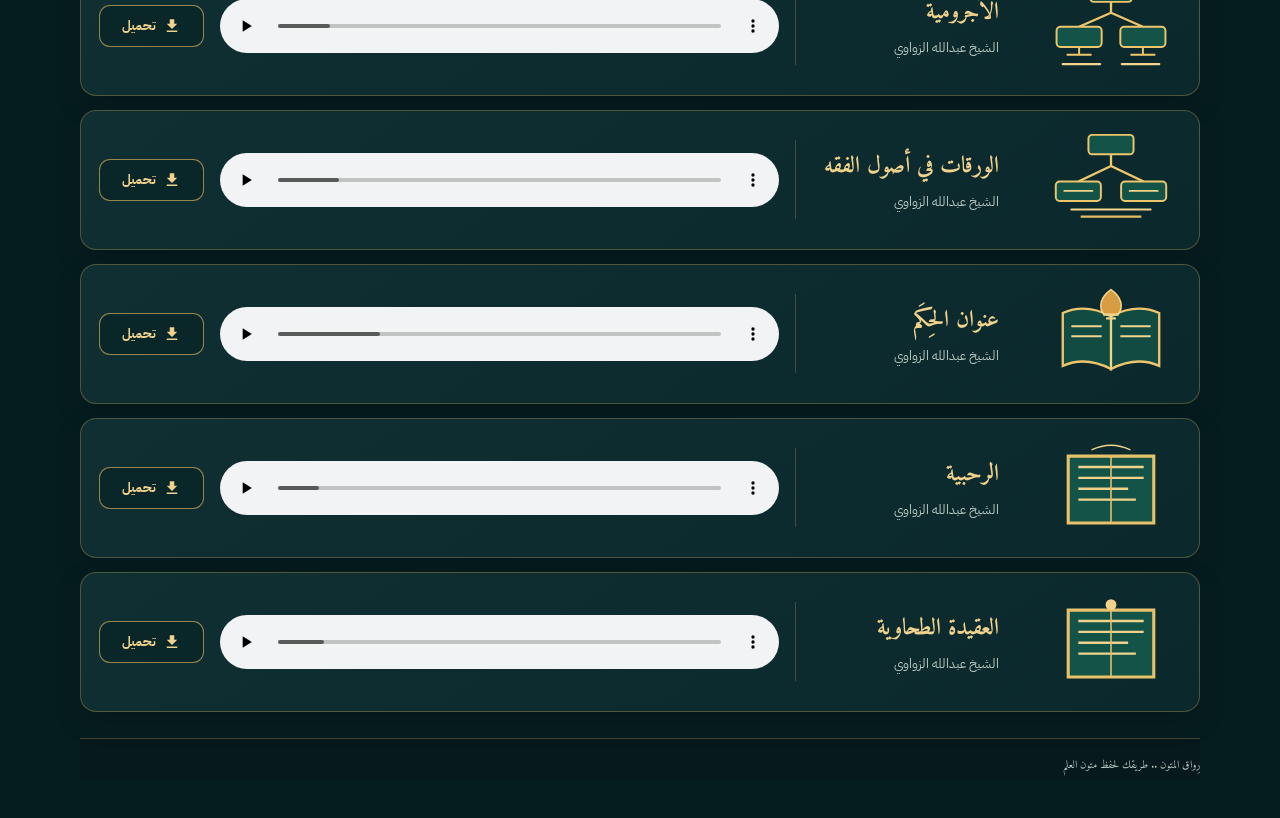
==== commit f3b110da: "Remove stale video menu link from audio page" ====
--- a/audio.html
+++ b/audio.html
@@ -2,7 +2,7 @@
 <html lang="ar" dir="rtl"><head><meta charset="utf-8"><meta name="viewport" content="width=device-width,initial-scale=1"><meta name="theme-color" content="#032b2a"><title>سماع المتون | رِواق المتون</title><link rel="manifest" href="manifest.webmanifest"><link rel="icon" href="icon.svg" type="image/svg+xml"><link rel="stylesheet" href="style.css"><link rel="stylesheet" href="media.css"><script>(function(){try{var p=JSON.parse(localStorage.getItem("riwaq-prefs")||"{}");document.documentElement.dataset.theme=p.theme||"dark"}catch(e){document.documentElement.dataset.theme="dark"}})();</script>
 
 </head><body>
-<header class="topbar"><a class="brand" href="./index.html"><span class="brand-mark">رِ</span><span><strong>رِواق المتون</strong><small>سماع المتون</small></span></a><button id="menu-toggle" class="menu-toggle" type="button" aria-label="فتح القائمة" aria-controls="app-menu" aria-expanded="false"><span aria-hidden="true">☰</span></button><div class="gateway-theme-actions"><button id="theme-btn" class="button button-outline small" type="button" aria-label="تفعيل الوضع الليلي">☼</button><a class="button button-outline small" href="./index.html">← الرئيسية</a></div></header><button id="menu-backdrop" class="menu-backdrop" type="button" aria-label="إغلاق القائمة" hidden></button><aside id="app-menu" class="app-menu" aria-label="القائمة الرئيسية" aria-hidden="true" hidden><div class="app-menu-head"><div class="app-menu-brand"><img class="menu-logo" src="./icon.svg" alt="شعار رِواق المتون"><div><strong>رِواق المتون</strong><small>تنقّل بين صفحات التطبيق</small></div></div><button id="menu-close" class="menu-close" type="button" aria-label="إغلاق القائمة">×</button></div><nav class="app-menu-links" aria-label="صفحات التطبيق"><a href="./index.html" data-menu-link><span aria-hidden="true">⌂</span> الرئيسية</a><a href="./hifd.html#library" data-menu-link><span aria-hidden="true">▤</span> مكتبة المتون</a><a href="./hifd.html#library" data-menu-link><span aria-hidden="true">🎙</span> الاستظهار والتسميع</a><a href="./review.html" data-menu-link><span aria-hidden="true">↻</span> المراجعة</a><a href="./progress.html" data-menu-link><span aria-hidden="true">▥</span> التقدم في الحفظ</a><a href="./progress.html#overdue-alert" data-menu-link><span aria-hidden="true">⚠</span> المراجعات المتأخرة</a><a href="./progress.html#matn-mastery" data-menu-link><span aria-hidden="true">◉</span> إتقان المتون</a><a href="./progress.html#daily-log" data-menu-link><span aria-hidden="true">▦</span> السجل اليومي</a><a href="./reading.html" data-menu-link><span aria-hidden="true">▤</span> قراءة المتون PDF</a><a href="./audio.html" data-menu-link><span aria-hidden="true">♫</span> سماع المتون MP3</a><a href="./video.html" data-menu-link><span aria-hidden="true">▶</span> فيديو شرح المتون</a><a href="./settings.html" data-menu-link><span aria-hidden="true">⚙</span> الإعدادات</a></nav><p class="app-menu-foot">رِواق المتون · رفيقك في حفظ العلم</p></aside>
+<header class="topbar"><a class="brand" href="./index.html"><span class="brand-mark">رِ</span><span><strong>رِواق المتون</strong><small>سماع المتون</small></span></a><button id="menu-toggle" class="menu-toggle" type="button" aria-label="فتح القائمة" aria-controls="app-menu" aria-expanded="false"><span aria-hidden="true">☰</span></button><div class="gateway-theme-actions"><button id="theme-btn" class="button button-outline small" type="button" aria-label="تفعيل الوضع الليلي">☼</button><a class="button button-outline small" href="./index.html">← الرئيسية</a></div></header><button id="menu-backdrop" class="menu-backdrop" type="button" aria-label="إغلاق القائمة" hidden></button><aside id="app-menu" class="app-menu" aria-label="القائمة الرئيسية" aria-hidden="true" hidden><div class="app-menu-head"><div class="app-menu-brand"><img class="menu-logo" src="./icon.svg" alt="شعار رِواق المتون"><div><strong>رِواق المتون</strong><small>تنقّل بين صفحات التطبيق</small></div></div><button id="menu-close" class="menu-close" type="button" aria-label="إغلاق القائمة">×</button></div><nav class="app-menu-links" aria-label="صفحات التطبيق"><a href="./index.html" data-menu-link><span aria-hidden="true">⌂</span> الرئيسية</a><a href="./hifd.html#library" data-menu-link><span aria-hidden="true">▤</span> مكتبة المتون</a><a href="./hifd.html#library" data-menu-link><span aria-hidden="true">🎙</span> الاستظهار والتسميع</a><a href="./review.html" data-menu-link><span aria-hidden="true">↻</span> المراجعة</a><a href="./progress.html" data-menu-link><span aria-hidden="true">▥</span> التقدم في الحفظ</a><a href="./progress.html#overdue-alert" data-menu-link><span aria-hidden="true">⚠</span> المراجعات المتأخرة</a><a href="./progress.html#matn-mastery" data-menu-link><span aria-hidden="true">◉</span> إتقان المتون</a><a href="./progress.html#daily-log" data-menu-link><span aria-hidden="true">▦</span> السجل اليومي</a><a href="./reading.html" data-menu-link><span aria-hidden="true">▤</span> قراءة المتون PDF</a><a href="./audio.html" data-menu-link><span aria-hidden="true">♫</span> سماع المتون MP3</a><a href="./settings.html" data-menu-link><span aria-hidden="true">⚙</span> الإعدادات</a></nav><p class="app-menu-foot">رِواق المتون · رفيقك في حفظ العلم</p></aside>
 <main class="audio-page"><section class="audio-hero"><svg class="book-emblem" viewBox="0 0 64 48" aria-hidden="true"><path d="M32 11C22 1 9 4 5 7v31c10-5 19-2 27 5 8-7 17-10 27-5V7C55 4 42 1 32 11Z" fill="none" stroke="currentColor" stroke-width="3"/><path d="M32 11v32M9 12c8-2 15 1 20 6M55 12c-8-2-15 1-20 6" fill="none" stroke="currentColor" stroke-width="2"/></svg><span class="eyebrow">رِواق المتون • مكتبة الصوتيات</span><h1>سماع المتون</h1><p>استمع إلى المتون الصوتية واستزد من علمك</p></section>
 <section class="audio-list" aria-label="التسجيلات الصوتية">
 <article class="audio-row"><div class="audio-cover" role="img" aria-label="كتب علمية على حامل"><svg viewBox="0 0 180 130"><path d="M22 94 89 113 157 92 91 74Z" fill="#b17b31" stroke="#f0c66b" stroke-width="3"/><path d="M31 76 91 94 148 75 89 58Z" fill="#123d37" stroke="#e8bd60" stroke-width="3"/><path d="M37 56 92 73 143 55 89 39Z" fill="#8d4e25" stroke="#edc46b" stroke-width="3"/><path d="M49 37 91 50 132 36 91 24Z" fill="#154a40" stroke="#eac56f" stroke-width="3"/><path d="M64 39q27-17 54-1M64 43q27-17 54-1" fill="none" stroke="#f4d98e" stroke-width="2"/></svg></div><div class="audio-title"><h2>ثلاثة الأصول</h2><p>الشيخ عبدالله الزواوي</p></div><div class="audio-player"><audio controls preload="metadata"><source src="./audio/0201AlUsulAtThalaath_AbdullahAzZwary.mp3" type="audio/mpeg"></audio></div><a class="download-audio" href="./audio/0201AlUsulAtThalaath_AbdullahAzZwary.mp3" download><svg viewBox="0 0 24 24"><path d="M5 20h14v-2H5v2ZM19 9h-4V3H9v6H5l7 7 7-7Z"/></svg>تحميل</a></article>
--- a/style.css
+++ b/style.css
@@ -884,3 +884,8 @@
 
 /* الأقسام الأربعة في مستوى واحد على الشاشات الواسعة */
 @media(min-width:761px) and (max-width:980px){.gateway-grid{grid-template-columns:repeat(2,minmax(0,1fr))}}
+
+
+/* حالة إدخال نصوص المتون في المكتبة */
+.content-status-complete{border-color:#7aa88a;color:#24583a;background:#edf8f0}
+[data-theme=dark] .content-status-complete{border-color:#477b5c;color:#c1e8cc;background:#172b20}
--- a/media.css
+++ b/media.css
@@ -1,9 +1,8 @@
-/* Layout-only styles for educational media pages.
-   Colors, typography, cards and buttons inherit the original Riwaq theme from style.css. */
+/* Layout-only styles for the reading and audio sections. */
 .media-hub{width:min(1080px,90%);margin:0 auto;padding:42px 0 56px}
 .hub-hero{text-align:center;margin:0 auto 34px}
-.hub-hero h1,.audio-hero h1,.video-hero h1{font-family:Amiri,serif;font-size:38px;line-height:1.35;margin:8px 0;color:var(--green)}
-.hub-hero p,.audio-hero p,.video-hero p{color:var(--muted);margin:0}
+.hub-hero h1,.audio-hero h1{font-family:Amiri,serif;font-size:38px;line-height:1.35;margin:8px 0;color:var(--green)}
+.hub-hero p,.audio-hero p{color:var(--muted);margin:0}
 .hub-grid{display:grid;grid-template-columns:repeat(2,minmax(0,1fr));gap:18px}
 .hub-card{min-height:250px;padding:26px 23px;background:var(--paper);border:1px solid var(--line);border-radius:20px;box-shadow:var(--shadow);display:flex;flex-direction:column;align-items:center;text-align:center;text-decoration:none;color:var(--ink);transition:transform .2s,border-color .2s}
 .hub-card:hover{transform:translateY(-3px);border-color:var(--gold)}
@@ -12,8 +11,8 @@
 .hub-copy h2{font:700 25px Amiri,serif;color:var(--green);margin:0 0 6px}
 .hub-copy p{font-size:13px;color:var(--muted);margin:0 0 16px}
 .hub-link{margin-top:auto;color:var(--green2);font-size:12px;font-weight:700}
-.audio-page,.video-page{width:min(1120px,90%);margin:0 auto;padding:26px 0 38px}
-.audio-hero,.video-hero{text-align:center;margin:0 auto 28px}
+.audio-page{width:min(1120px,90%);margin:0 auto;padding:26px 0 38px}
+.audio-hero{text-align:center;margin:0 auto 28px}
 .book-emblem{width:58px;height:44px;display:block;margin:0 auto 8px;color:var(--gold)}
 .audio-list{display:grid;gap:14px}
 .audio-row{display:grid;grid-template-columns:150px 220px minmax(200px,1fr) 105px;align-items:center;gap:16px;padding:14px 18px;border:1px solid var(--line);border-radius:16px;background:var(--paper);box-shadow:var(--shadow)}
@@ -25,34 +24,23 @@
 .audio-player audio{width:100%;display:block}
 .download-audio{display:inline-flex;justify-content:center;align-items:center;gap:7px;padding:9px 12px;border:1px solid var(--gold);border-radius:11px;color:var(--green);text-decoration:none;font-weight:700;font-size:13px;white-space:nowrap}
 .download-audio svg{width:18px;height:18px;fill:currentColor}
-.ornament-footer,.video-footer{text-align:center;margin-top:26px;padding:18px 0 4px;border-top:1px solid var(--line);color:var(--muted);font-family:Amiri,serif}
-.video-library{padding:20px;border:1px solid var(--line);border-radius:16px;background:var(--paper);box-shadow:var(--shadow)}
-.video-tools{display:flex;justify-content:center;align-items:center;gap:12px;flex-wrap:wrap;margin-bottom:18px}
-.video-tools p{color:var(--muted);margin:0;font-size:13px}
-.video-pick{display:inline-flex;align-items:center;padding:9px 15px;border:1px solid var(--gold);border-radius:11px;color:var(--green);font-weight:700;cursor:pointer}
-.video-items{display:grid;grid-template-columns:repeat(2,minmax(0,1fr));gap:16px}
-.video-item{padding:14px;border:1px solid var(--line);border-radius:14px;background:var(--paper)}
-.video-item video{width:100%;max-height:380px;display:block;background:#000;border-radius:10px}
-.video-item h2{font:700 20px Amiri,serif;color:var(--green);margin:10px 0 5px;overflow-wrap:anywhere}
-.video-item a{color:var(--green2)}
-.video-empty{grid-column:1/-1;text-align:center;padding:30px 12px;color:var(--muted);border:1px dashed var(--line);border-radius:12px}
-[data-theme="dark"] .hub-hero h1,[data-theme="dark"] .audio-hero h1,[data-theme="dark"] .video-hero h1,
-[data-theme="dark"] .hub-copy h2,[data-theme="dark"] .audio-title h2,[data-theme="dark"] .video-item h2{color:var(--brand-gold-soft)}
-[data-theme="dark"] .hub-copy p,[data-theme="dark"] .audio-title p,[data-theme="dark"] .hub-hero p,[data-theme="dark"] .audio-hero p,[data-theme="dark"] .video-hero p{color:#b9c9c2}
-[data-theme="dark"] .hub-card,[data-theme="dark"] .audio-row,[data-theme="dark"] .video-library,[data-theme="dark"] .video-item{background:linear-gradient(145deg,var(--brand-panel),#0b292c);color:var(--brand-cream);border-color:rgba(226,184,95,.3);box-shadow:0 10px 28px rgba(0,0,0,.16)}
-[data-theme="dark"] .hub-card:hover,[data-theme="dark"] .audio-row:hover,[data-theme="dark"] .video-item:hover{border-color:var(--brand-gold)}
-[data-theme="dark"] .hub-link,[data-theme="dark"] .download-audio,[data-theme="dark"] .video-pick{color:var(--brand-gold-soft);border-color:rgba(226,184,95,.65);background:rgba(5,31,32,.48)}
+.ornament-footer{text-align:center;margin-top:26px;padding:18px 0 4px;border-top:1px solid var(--line);color:var(--muted);font-family:Amiri,serif}
+[data-theme="dark"] .hub-hero h1,[data-theme="dark"] .audio-hero h1,
+[data-theme="dark"] .hub-copy h2,[data-theme="dark"] .audio-title h2{color:var(--brand-gold-soft)}
+[data-theme="dark"] .hub-copy p,[data-theme="dark"] .audio-title p,[data-theme="dark"] .hub-hero p,[data-theme="dark"] .audio-hero p{color:#b9c9c2}
+[data-theme="dark"] .hub-card,[data-theme="dark"] .audio-row{background:linear-gradient(145deg,var(--brand-panel),#0b292c);color:var(--brand-cream);border-color:rgba(226,184,95,.3);box-shadow:0 10px 28px rgba(0,0,0,.16)}
+[data-theme="dark"] .hub-card:hover,[data-theme="dark"] .audio-row:hover{border-color:var(--brand-gold)}
+[data-theme="dark"] .hub-link,[data-theme="dark"] .download-audio{color:var(--brand-gold-soft);border-color:rgba(226,184,95,.65);background:rgba(5,31,32,.48)}
 [data-theme="dark"] .audio-title{border-color:rgba(226,184,95,.25)}
-[data-theme="dark"] .ornament-footer,[data-theme="dark"] .video-footer{color:#b9c9c2;border-color:rgba(226,184,95,.28)}
+[data-theme="dark"] .ornament-footer{color:#b9c9c2;border-color:rgba(226,184,95,.28)}
 @media(max-width:760px){
- .media-hub,.audio-page,.video-page{width:calc(100% - 28px);padding:26px 0 32px}
- .hub-grid,.video-items{grid-template-columns:1fr}
- .hub-hero h1,.audio-hero h1,.video-hero h1{font-size:31px}
+ .media-hub,.audio-page{width:calc(100% - 28px);padding:26px 0 32px}
+ .hub-grid{grid-template-columns:1fr}
+ .hub-hero h1,.audio-hero h1{font-size:31px}
  .audio-row{grid-template-columns:88px minmax(0,1fr);gap:10px 12px;padding:12px}
  .audio-cover{width:84px;height:76px;grid-row:1}
  .audio-title{border-left:0;padding:0 8px}
  .audio-title h2{font-size:19px}
  .audio-player,.download-audio{grid-column:1/-1}
  .download-audio{width:100%}
- .video-library{padding:14px}
 }
